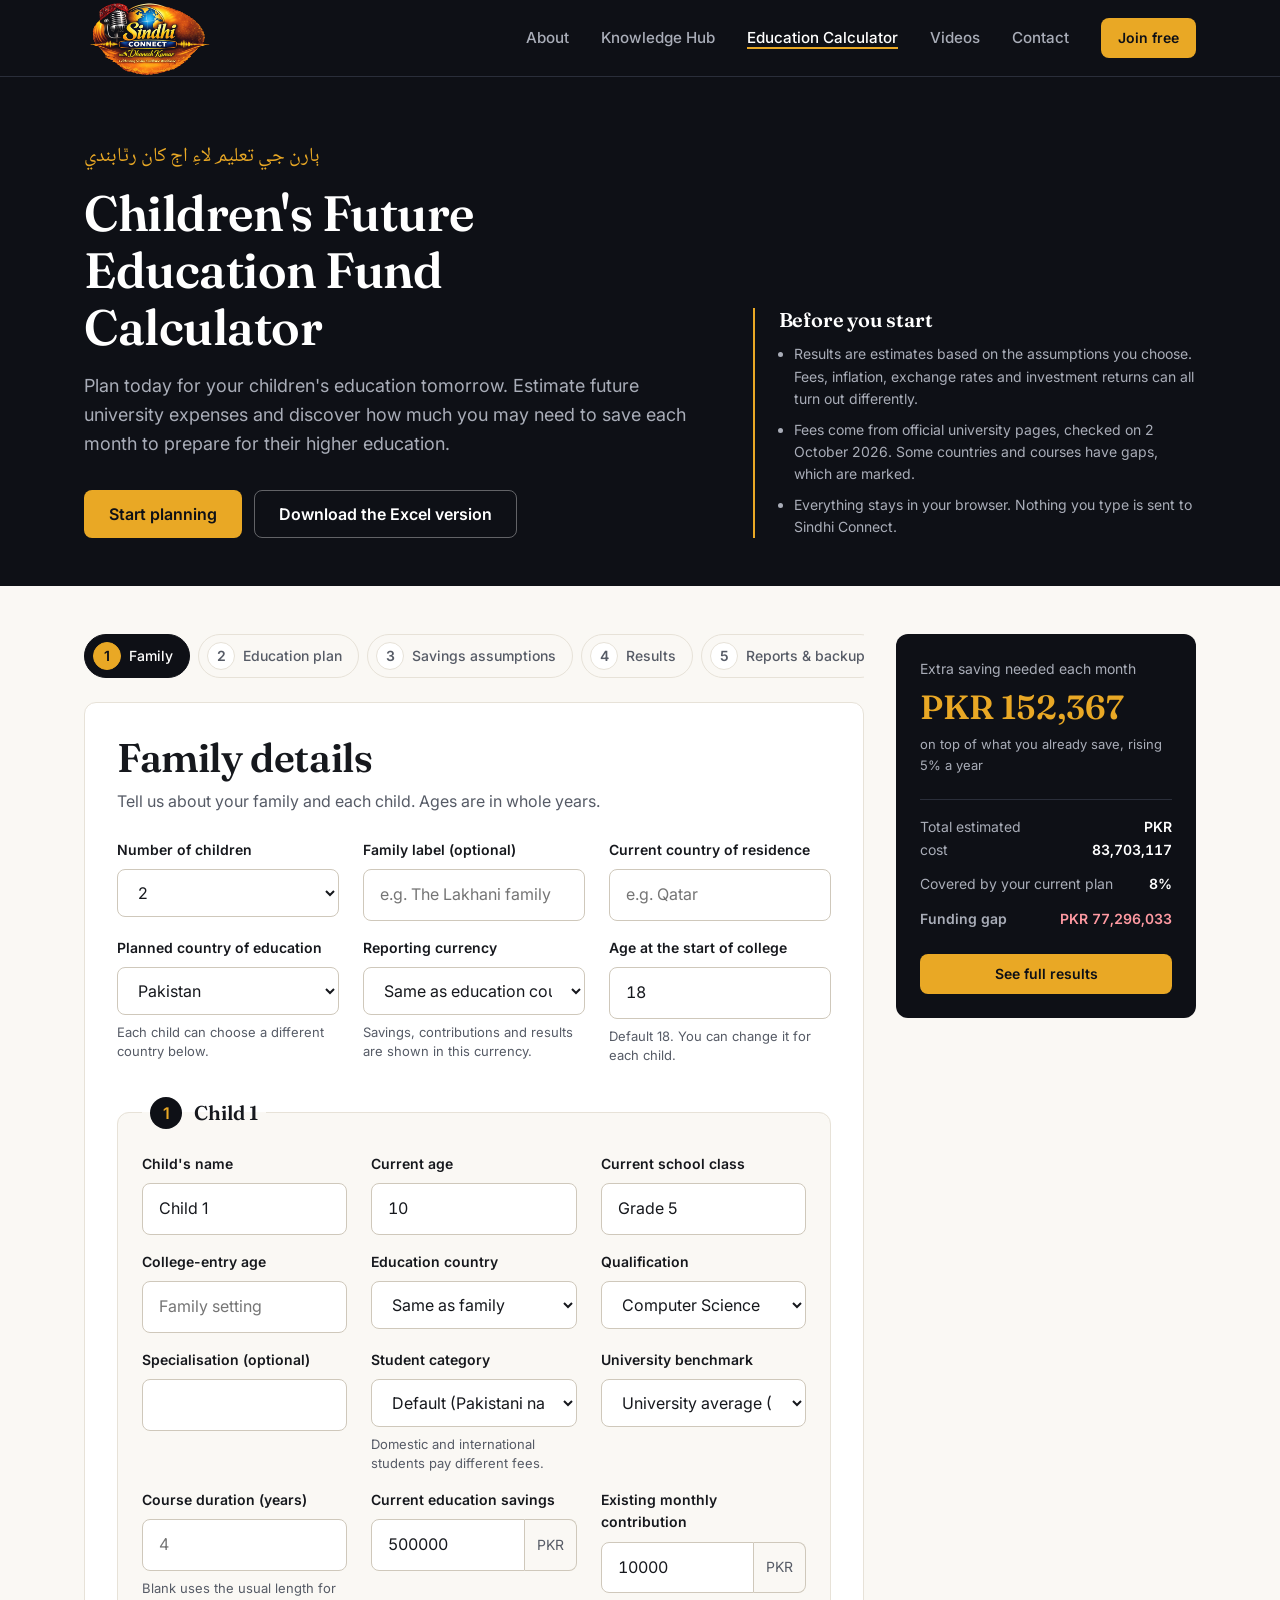
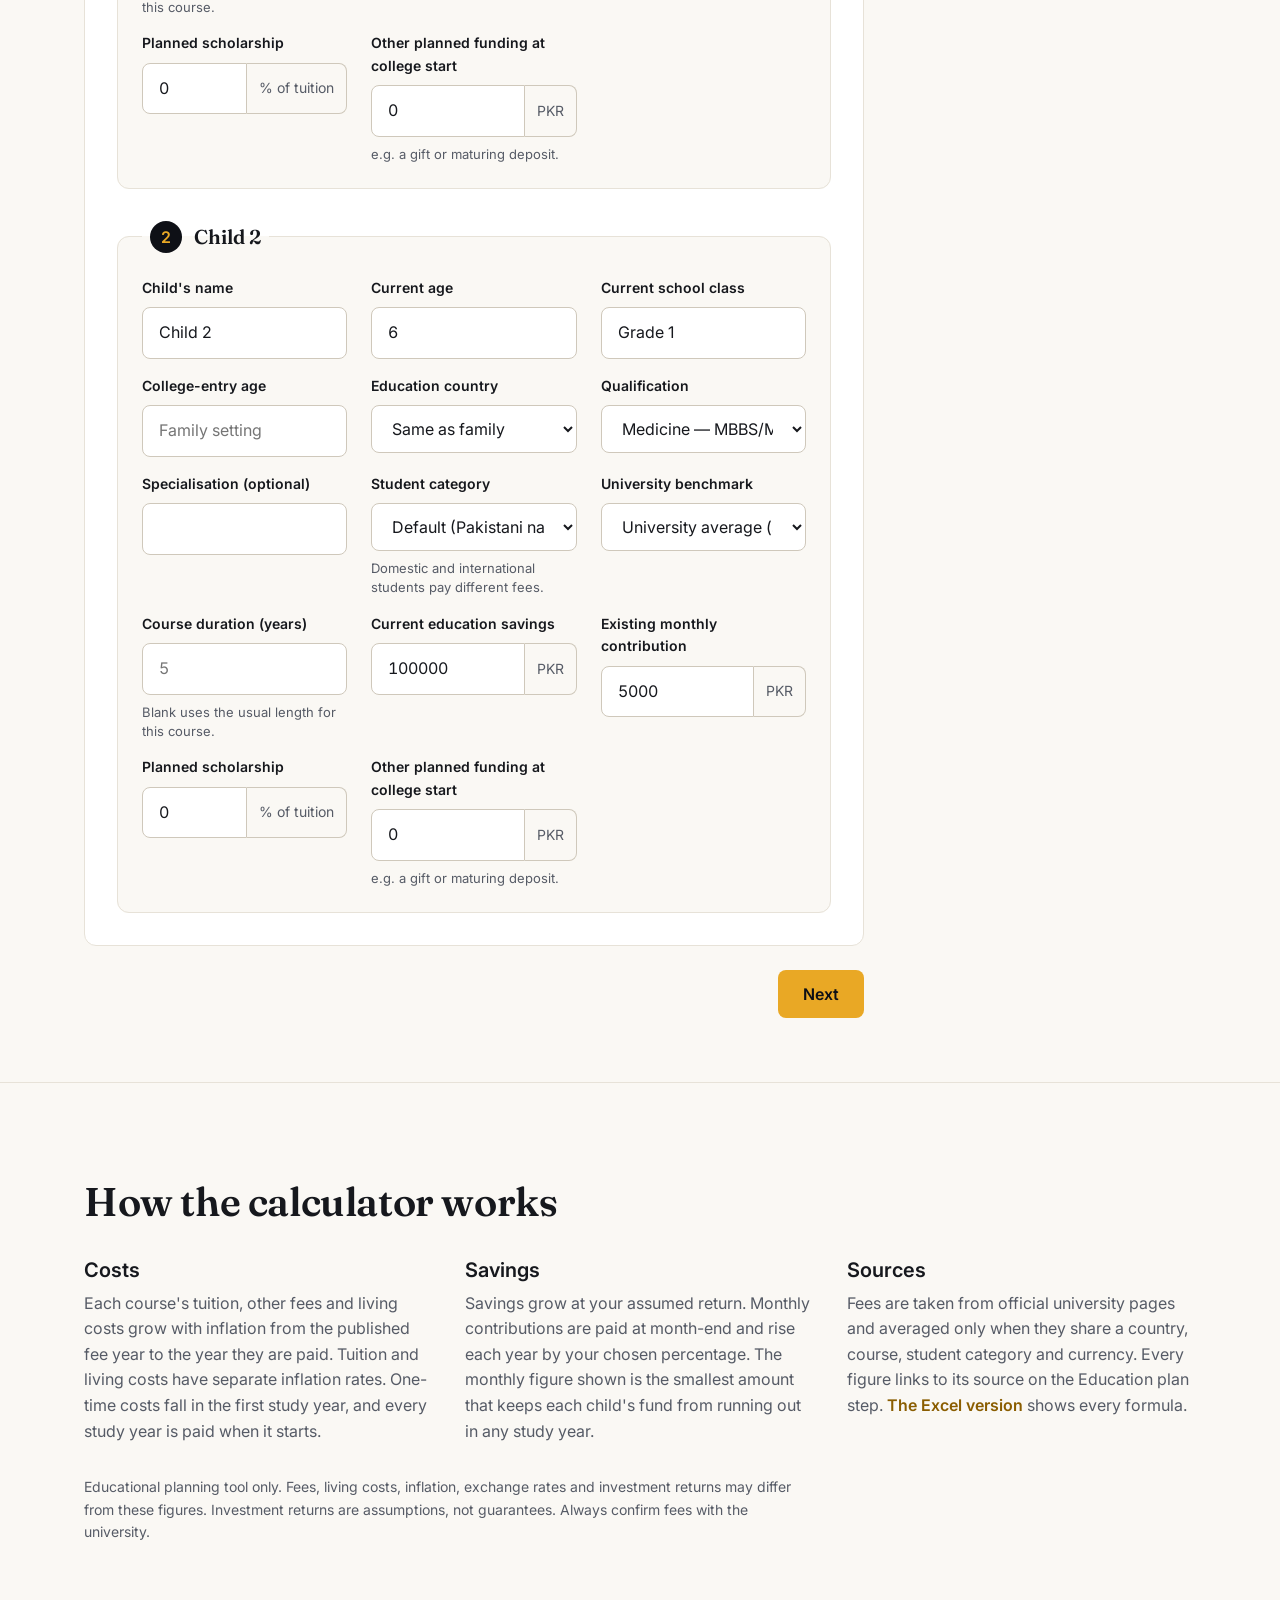
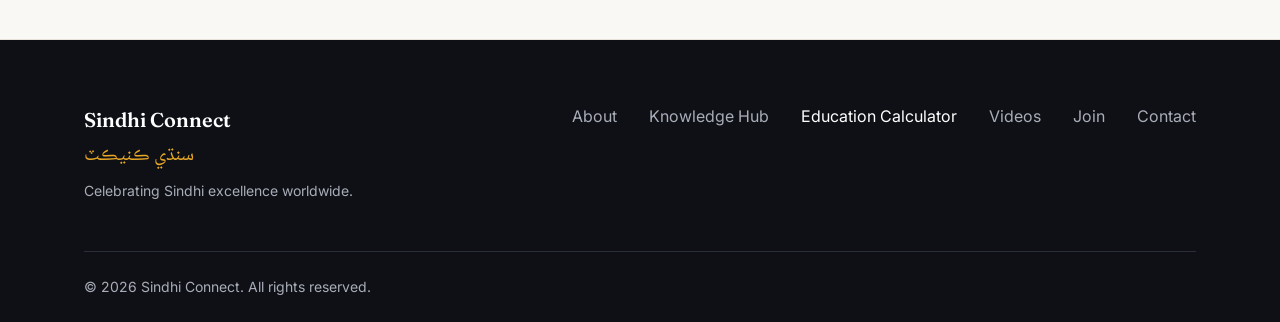
==== frontend/education-calculator.html @ e377692f "Add Children's Future Education Fund Calculator New page frontend/education-calculator.html (5-step " ====
<!DOCTYPE html>
<html lang="en">
<head>
  <meta charset="UTF-8">
  <meta name="viewport" content="width=device-width, initial-scale=1.0">
  <meta name="description" content="Estimate future university costs for up to four children and how much to save each month. A free planning tool from Sindhi Connect.">
  <meta name="theme-color" content="#0E1016">
  <title>Children's Future Education Fund Calculator — Sindhi Connect</title>
  <link rel="icon" type="image/png" href="assets/favicon.png">
  <link rel="apple-touch-icon" href="assets/apple-touch-icon.png">
  <meta property="og:type" content="website">
  <meta property="og:site_name" content="Sindhi Connect">
  <meta property="og:title" content="Children's Future Education Fund Calculator">
  <meta property="og:description" content="Estimate future university costs and how much you may need to save each month.">
  <link rel="preconnect" href="https://fonts.googleapis.com">
  <link rel="preconnect" href="https://fonts.gstatic.com" crossorigin>
  <link href="https://fonts.googleapis.com/css2?family=Fraunces:opsz,wght@9..144,500;9..144,600&family=Inter:wght@400;500;600&family=Noto+Naskh+Arabic:wght@500;600&display=swap" rel="stylesheet">
  <link rel="stylesheet" href="style.css">
  <link rel="stylesheet" href="edu-calc/edu-calc.css">
</head>
<body class="ec-body">
  <a href="#main" class="skip-link">Skip to content</a>

  <header class="site-header">
    <div class="container header-inner">
      <a href="index.html#home" class="logo" aria-label="Sindhi Connect home">
        <img src="assets/logo.jpg" alt="" class="logo-img" width="132" height="74">
      </a>

      <input type="checkbox" id="nav-toggle" class="nav-toggle">
      <label for="nav-toggle" class="nav-toggle-label">
        <span class="nav-toggle-icon" aria-hidden="true"></span>
        <span class="sr-only">Menu</span>
      </label>

      <nav class="site-nav" aria-label="Main">
        <ul>
          <li><a href="index.html#about">About</a></li>
          <li><a href="index.html#knowledge-hub">Knowledge Hub</a></li>
          <li><a href="education-calculator.html" aria-current="page">Education Calculator</a></li>
          <li><a href="index.html#videos">Videos</a></li>
          <li><a href="index.html#contact">Contact</a></li>
          <li><a href="index.html#join" class="btn btn-primary btn-sm">Join free</a></li>
        </ul>
      </nav>
    </div>
  </header>

  <main id="main">
    <section class="ec-hero">
      <div class="container ec-hero-inner">
        <div>
          <p class="hero-script" lang="sd" dir="rtl">ٻارن جي تعليم لاءِ اڄ کان رٿابندي</p>
          <h1>Children's Future Education Fund Calculator</h1>
          <p class="ec-hero-sub">Plan today for your children's education tomorrow. Estimate future university expenses and discover how much you may need to save each month to prepare for their higher education.</p>
          <div class="hero-actions">
            <a href="#ec-app" class="btn btn-primary">Start planning</a>
            <a href="downloads/Children_Education_Fund_Calculator.xlsx" class="btn btn-ghost" download>Download the Excel version</a>
          </div>
        </div>
        <aside class="ec-hero-note">
          <h2>Before you start</h2>
          <ul>
            <li>Results are estimates based on the assumptions you choose. Fees, inflation, exchange rates and investment returns can all turn out differently.</li>
            <li>Fees come from official university pages, checked on <span data-ec="dataset-date">2 October 2026</span>. Some countries and courses have gaps, which are marked.</li>
            <li>Everything stays in your browser. Nothing you type is sent to Sindhi Connect.</li>
          </ul>
        </aside>
      </div>
    </section>

    <div id="ec-app" class="ec-app" tabindex="-1">
      <noscript><div class="container"><p class="ec-noscript">Please turn on JavaScript to use the calculator, or download the Excel version above.</p></div></noscript>
      <div class="container ec-layout">
        <div class="ec-main">
          <nav class="ec-steps" aria-label="Calculator steps">
            <ol>
              <li><button type="button" data-step="1" aria-current="step"><span class="ec-step-n">1</span> Family</button></li>
              <li><button type="button" data-step="2"><span class="ec-step-n">2</span> Education plan</button></li>
              <li><button type="button" data-step="3"><span class="ec-step-n">3</span> Savings assumptions</button></li>
              <li><button type="button" data-step="4"><span class="ec-step-n">4</span> Results</button></li>
              <li><button type="button" data-step="5"><span class="ec-step-n">5</span> Reports &amp; backup</button></li>
            </ol>
          </nav>

          <form class="ec-form" id="ec-form" novalidate autocomplete="off" onsubmit="return false">
            <!-- Step 1 -->
            <section class="ec-step" data-step-panel="1" aria-labelledby="ec-h1">
              <h2 id="ec-h1">Family details</h2>
              <p class="ec-intro">Tell us about your family and each child. Ages are in whole years.</p>
              <div class="ec-grid" id="ec-family"></div>
              <div id="ec-children"></div>
            </section>

            <!-- Step 2 -->
            <section class="ec-step" data-step-panel="2" aria-labelledby="ec-h2" hidden>
              <h2 id="ec-h2">Education plan</h2>
              <p class="ec-intro">These are today's costs for each child's chosen course, in the currency the university charges. Change any figure to use your own estimate; changed figures are marked as your override, not a published fee.</p>
              <div id="ec-plans"></div>
            </section>

            <!-- Step 3 -->
            <section class="ec-step" data-step-panel="3" aria-labelledby="ec-h3" hidden>
              <h2 id="ec-h3">Savings assumptions</h2>
              <p class="ec-intro">Defaults depend on the education country and your reporting currency. They are planning assumptions, not predictions or guaranteed rates.</p>
              <div class="ec-grid" id="ec-assumptions"></div>
              <h3 class="ec-sub">Savings, scholarships and other funding</h3>
              <div class="ec-table-wrap"><table class="ec-table ec-funding" id="ec-funding"></table></div>
              <h3 class="ec-sub">Currency conversion</h3>
              <p class="ec-help-block" id="ec-fx-note"></p>
              <div class="ec-table-wrap"><table class="ec-table" id="ec-fx"></table></div>
            </section>

            <!-- Step 4 -->
            <section class="ec-step" data-step-panel="4" aria-labelledby="ec-h4" hidden>
              <h2 id="ec-h4">Results</h2>
              <div id="ec-results"></div>
            </section>

            <!-- Step 5 -->
            <section class="ec-step" data-step-panel="5" aria-labelledby="ec-h5" hidden>
              <h2 id="ec-h5">Reports and backup</h2>
              <p class="ec-intro">Your plan lives only in this browser. Download a copy to keep it, or load one you saved earlier.</p>
              <div class="ec-actions-grid">
                <div class="ec-action"><h3>Print or save as PDF</h3><p>A clean report with every child, the yearly schedule and the assumptions used.</p><button type="button" class="btn btn-secondary btn-sm" data-action="print">Print report</button></div>
                <div class="ec-action"><h3>Spreadsheet export</h3><p>Summary and year-by-year schedule as a CSV file for Excel or Google Sheets.</p><button type="button" class="btn btn-secondary btn-sm" data-action="csv">Export CSV</button></div>
                <div class="ec-action"><h3>Scenario backup</h3><p>All your inputs as a JSON file you can load again later on any device.</p><button type="button" class="btn btn-secondary btn-sm" data-action="json">Download backup</button>
                  <label class="btn btn-sm ec-btn-outline" for="ec-load">Load backup</label><input type="file" id="ec-load" accept="application/json,.json" class="sr-only"></div>
                <div class="ec-action"><h3>Save in this browser</h3><p>Keeps your plan on this device so it is here next time. Clearing browser data removes it.</p><button type="button" class="btn btn-secondary btn-sm" data-action="save">Save plan</button>
                  <button type="button" class="btn btn-sm ec-btn-outline" data-action="restore">Reload saved plan</button></div>
                <div class="ec-action"><h3>Excel calculator</h3><p>The same calculation as a workbook you can keep offline and edit.</p><a class="btn btn-secondary btn-sm" href="downloads/Children_Education_Fund_Calculator.xlsx" download>Download .xlsx</a></div>
                <div class="ec-action"><h3>Start again</h3><p>Clears every input and returns to the example values.</p><button type="button" class="btn btn-sm ec-btn-danger" data-action="reset">Clear and reset</button></div>
              </div>
              <p class="form-status" id="ec-status" role="status"></p>
            </section>

            <div class="ec-step-nav">
              <button type="button" class="btn ec-btn-outline" data-nav="prev">Back</button>
              <button type="button" class="btn btn-primary" data-nav="next">Next</button>
            </div>
          </form>
        </div>

        <aside class="ec-rail" aria-label="Plan summary" aria-live="polite">
          <div class="ec-rail-inner" id="ec-rail"></div>
        </aside>
      </div>
    </div>

    <section class="section section-paper ec-method">
      <div class="container">
        <h2>How the calculator works</h2>
        <div class="ec-method-grid">
          <div>
            <h3>Costs</h3>
            <p>Each course's tuition, other fees and living costs grow with inflation from the published fee year to the year they are paid. Tuition and living costs have separate inflation rates. One-time costs fall in the first study year, and every study year is paid when it starts.</p>
          </div>
          <div>
            <h3>Savings</h3>
            <p>Savings grow at your assumed return. Monthly contributions are paid at month-end and rise each year by your chosen percentage. The monthly figure shown is the smallest amount that keeps each child's fund from running out in any study year.</p>
          </div>
          <div>
            <h3>Sources</h3>
            <p>Fees are taken from official university pages and averaged only when they share a country, course, student category and currency. Every figure links to its source on the Education plan step. <a class="text-link" href="downloads/Children_Education_Fund_Calculator.xlsx" download>The Excel version</a> shows every formula.</p>
          </div>
        </div>
        <p class="ec-disclaimer" id="ec-disclaimer"></p>
      </div>
    </section>
  </main>

  <footer class="site-footer">
    <div class="container footer-inner">
      <div class="footer-brand">
        <p class="footer-name">Sindhi Connect</p>
        <p class="footer-script" lang="sd" dir="rtl">سنڌي ڪنيڪٽ</p>
        <p class="footer-tag">Celebrating Sindhi excellence worldwide.</p>
      </div>
      <nav aria-label="Footer">
        <ul class="footer-links">
          <li><a href="index.html#about">About</a></li>
          <li><a href="index.html#knowledge-hub">Knowledge Hub</a></li>
          <li><a href="education-calculator.html" aria-current="page">Education Calculator</a></li>
          <li><a href="index.html#videos">Videos</a></li>
          <li><a href="index.html#join">Join</a></li>
          <li><a href="index.html#contact">Contact</a></li>
        </ul>
      </nav>
    </div>
    <div class="container">
      <p class="copyright">© 2026 Sindhi Connect. All rights reserved.</p>
    </div>
  </footer>

  <div class="ec-print" id="ec-print" aria-hidden="true"></div>

  <script src="edu-calc/education-data.js"></script>
  <script src="edu-calc/calc-engine.js"></script>
  <script src="edu-calc/edu-calc.js"></script>
</body>
</html>
---- frontend/style.css ----
/* =========================================================
   Sindhi Connect — Design System ("Midnight & Gold")
   Colors come from the logo: ink black, amber gold, topi red.
   ========================================================= */
:root {
  /* Color */
  --ink: #0e1016;          /* dark surfaces, primary text */
  --ink-2: #171a22;        /* raised dark surface */
  --ink-line: #2a2e3a;     /* borders on dark */
  --gold: #e9a825;         /* the one accent */
  --gold-hover: #f4bb45;
  --gold-text: #8a5d00;    /* gold for text on light bg (AA) */
  --red: #a61e2a;          /* small accents only */
  --paper: #faf8f4;        /* light section bg */
  --white: #ffffff;
  --text: #16181d;
  --muted: #565b66;        /* secondary text on light (AA) */
  --muted-dark: #a9adb8;   /* secondary text on dark (AA) */
  --line: #e7e2d8;

  /* Type */
  --font-display: "Fraunces", Georgia, serif;
  --font-body: "Inter", system-ui, -apple-system, "Segoe UI", sans-serif;
  --font-sindhi: "Noto Naskh Arabic", serif;
  --fs-sm: .875rem;
  --fs-base: 1rem;
  --fs-md: 1.125rem;
  --fs-lg: 1.25rem;
  --fs-xl: clamp(1.75rem, 1.2rem + 2vw, 2.5rem);
  --fs-hero: clamp(2.25rem, 1.4rem + 3.4vw, 3.75rem);

  /* Space (4px scale) */
  --s-1: 4px;  --s-2: 8px;  --s-3: 12px; --s-4: 16px;
  --s-5: 24px; --s-6: 32px; --s-7: 48px; --s-8: 64px; --s-9: 96px;

  /* Shape */
  --r-sm: 8px;
  --r-md: 12px;
  --max: 1160px;
  --header-h: 76px;
}

/* ---------- Base ---------- */
*, *::before, *::after { box-sizing: border-box; }

html { scroll-behavior: smooth; scroll-padding-top: var(--header-h); }

body {
  margin: 0;
  font-family: var(--font-body);
  font-size: var(--fs-base);
  line-height: 1.6;
  color: var(--text);
  background: var(--white);
  -webkit-font-smoothing: antialiased;
}

img, svg { display: block; max-width: 100%; }

h1, h2, h3 {
  margin: 0;
  line-height: 1.15;
  font-weight: 600;
}
h1, h2 { font-family: var(--font-display); letter-spacing: -.01em; }
h2 { font-size: var(--fs-xl); }
h3 { font-size: var(--fs-lg); line-height: 1.3; }
p { margin: 0; }

a { color: inherit; }

[lang="sd"] { font-family: var(--font-sindhi); }

:focus-visible {
  outline: 3px solid var(--gold);
  outline-offset: 3px;
  border-radius: 4px;
}

.container {
  width: 100%;
  max-width: var(--max);
  margin: 0 auto;
  padding: 0 var(--s-5);
}

.sr-only {
  position: absolute;
  width: 1px; height: 1px;
  overflow: hidden;
  clip: rect(0 0 0 0);
  white-space: nowrap;
}

.skip-link {
  position: absolute;
  left: var(--s-4);
  top: -100px;
  z-index: 200;
  padding: var(--s-2) var(--s-4);
  background: var(--gold);
  color: var(--ink);
  font-weight: 600;
  border-radius: var(--r-sm);
  text-decoration: none;
}
.skip-link:focus { top: var(--s-3); }

/* ---------- Buttons ---------- */
.btn {
  display: inline-flex;
  align-items: center;
  justify-content: center;
  min-height: 48px;
  padding: 0 var(--s-5);
  border: 1px solid transparent;
  border-radius: var(--r-sm);
  font: 600 var(--fs-base)/1 var(--font-body);
  text-decoration: none;
  cursor: pointer;
  transition: background-color .15s, border-color .15s, color .15s;
}
.btn-primary { background: var(--gold); color: var(--ink); }
.btn-primary:hover { background: var(--gold-hover); }
.btn-secondary { background: var(--ink); color: var(--white); }
.btn-secondary:hover { background: #2a2e3a; }
.btn-ghost { border-color: rgba(255, 255, 255, .35); color: var(--white); }
.btn-ghost:hover { border-color: var(--white); background: rgba(255, 255, 255, .06); }
.btn-sm { min-height: 40px; padding: 0 var(--s-4); font-size: var(--fs-sm); }
.btn-block { width: 100%; }

.text-link {
  font-weight: 600;
  color: var(--gold-text);
  text-decoration: none;
}
.text-link:hover { text-decoration: underline; text-underline-offset: 3px; }

/* ---------- 1. Header ---------- */
.site-header {
  position: sticky;
  top: 0;
  z-index: 100;
  background: var(--ink);
  border-bottom: 1px solid var(--ink-line);
}
.header-inner {
  display: flex;
  align-items: center;
  justify-content: space-between;
  height: var(--header-h);
}
.logo { display: flex; border-radius: var(--r-sm); }
/* Crop the square logo's black padding down to the artwork */
.logo-img { width: 132px; height: 74px; object-fit: cover; mix-blend-mode: lighten; }

.site-nav ul {
  display: flex;
  align-items: center;
  gap: var(--s-6);
  margin: 0;
  padding: 0;
  list-style: none;
}
.site-nav a:not(.btn) {
  color: var(--muted-dark);
  font-weight: 500;
  font-size: .95rem;
  text-decoration: none;
  transition: color .15s;
}
.site-nav a:not(.btn):hover { color: var(--white); }

/* current page in the menus */
.site-nav a[aria-current="page"]:not(.btn) { color: var(--white); box-shadow: 0 2px 0 var(--gold); }
.footer-links a[aria-current="page"] { color: var(--white); }

/* Pages (app.js shows one at a time) */
main [data-page][hidden] { display: none; }
main [data-page]:focus { outline: none; }
.page-enter { animation: page-enter .35s ease both; }
@keyframes page-enter {
  from { opacity: 0; transform: translateY(8px); }
  to { opacity: 1; transform: none; }
}

/* CSS-only mobile menu toggle */
.nav-toggle { position: absolute; opacity: 0; width: 1px; height: 1px; }
.nav-toggle-label { display: none; }

/* ---------- 2. Hero ---------- */
.hero {
  background: var(--ink);
  color: var(--white);
  padding: var(--s-8) 0 var(--s-7);
}
.hero-inner {
  display: grid;
  grid-template-columns: 1.15fr 1fr;
  align-items: center;
  gap: var(--s-7);
}
.hero-script {
  font-size: 1.375rem;
  color: var(--gold);
  margin-bottom: var(--s-4);
  text-align: left;
}
.hero h1 { font-size: var(--fs-hero); max-width: 14ch; }
.hero-sub {
  margin-top: var(--s-5);
  font-size: var(--fs-md);
  color: var(--muted-dark);
  max-width: 46ch;
}
.hero-actions {
  display: flex;
  flex-wrap: wrap;
  gap: var(--s-3);
  margin-top: var(--s-6);
}
.hero-art { display: flex; justify-content: center; }
/* "lighten" lets the logo's black background disappear into the hero */
.hero-logo { width: min(100%, 480px); height: auto; mix-blend-mode: lighten; }

/* KPI strip */
.stats {
  display: grid;
  grid-template-columns: repeat(4, 1fr);
  margin: var(--s-8) 0 0;
  border: 1px solid var(--ink-line);
  border-radius: var(--r-md);
  background: var(--ink-2);
}
.stat {
  display: flex;
  flex-direction: column-reverse;
  gap: var(--s-1);
  padding: var(--s-5);
}
.stat + .stat { border-left: 1px solid var(--ink-line); }
.stat dt { font-size: var(--fs-sm); color: var(--muted-dark); }
.stat dd {
  margin: 0;
  font-family: var(--font-display);
  font-size: 2rem;
  font-weight: 600;
  line-height: 1.1;
  color: var(--gold);
}

/* ---------- Sections ---------- */
.section { padding: var(--s-9) 0; }
.section-paper { background: var(--paper); border-block: 1px solid var(--line); }
.section-head { max-width: 640px; margin-bottom: var(--s-7); }
.eyebrow {
  margin-bottom: var(--s-3);
  font-size: var(--fs-sm);
  font-weight: 600;
  letter-spacing: .08em;
  text-transform: uppercase;
  color: var(--gold-text);
}
.lead { margin-top: var(--s-4); font-size: var(--fs-md); color: var(--muted); }

/* ---------- 3. About ---------- */
.about {
  display: grid;
  grid-template-columns: 1fr 1.1fr;
  gap: var(--s-8);
  align-items: start;
}
.features { display: grid; gap: var(--s-6); margin: 0; padding: 0; list-style: none; }
.feature { display: flex; gap: var(--s-4); }
.feature-icon {
  flex: none;
  width: 48px;
  height: 48px;
  display: grid;
  place-items: center;
  border-radius: var(--r-md);
  background: var(--paper);
  border: 1px solid var(--line);
}
.feature-icon svg {
  width: 24px;
  height: 24px;
  fill: none;
  stroke: var(--red);
  stroke-width: 1.75;
  stroke-linecap: round;
  stroke-linejoin: round;
}
.feature h3 { margin-bottom: var(--s-1); }
.feature p { color: var(--muted); }

/* ---------- Founder ---------- */
.founder { background: var(--ink); color: var(--white); }
.founder-inner {
  display: grid;
  grid-template-columns: 5fr 6fr;
  gap: var(--s-8);
  align-items: center;
}
.founder-photo {
  position: relative;
  margin: 0 var(--s-4) var(--s-4) 0;
}
/* thin gold frame, offset behind the portrait */
.founder-photo::before {
  content: "";
  position: absolute;
  inset: var(--s-4) calc(var(--s-4) * -1) calc(var(--s-4) * -1) var(--s-4);
  border: 1px solid rgba(233, 168, 37, .45);
  border-radius: 20px;
}
/* The photo is a wide banner; show the portrait side of it, uncropped in height */
.founder-photo img {
  position: relative;
  width: 100%;
  height: auto;
  aspect-ratio: 5 / 7;
  object-fit: cover;
  object-position: left center;
  border-radius: 20px;
  border: 1px solid var(--ink-line);
  box-shadow: 0 24px 56px rgba(0, 0, 0, .45);
}
.founder .eyebrow { color: var(--gold); }
.founder-id {
  margin-top: var(--s-6);
  padding-left: var(--s-4);
  border-left: 2px solid var(--gold);
}
.founder-name { font: 600 1.5rem/1.2 var(--font-display); }
.founder-role { margin-top: var(--s-1); font-size: var(--fs-sm); font-weight: 500; color: var(--gold); }
.founder-bio {
  display: grid;
  gap: var(--s-4);
  margin-top: var(--s-5);
  max-width: 56ch;
  font-size: var(--fs-md);
  color: var(--muted-dark);
}
.founder-motto {
  font-family: var(--font-display);
  font-size: var(--fs-lg);
  font-style: italic;
  color: var(--white);
}
.founder-features {
  display: grid;
  grid-template-columns: repeat(3, 1fr);
  gap: var(--s-5);
  margin: var(--s-7) 0 0;
  padding: var(--s-6) 0 0;
  border-top: 1px solid var(--ink-line);
  list-style: none;
}
.founder-features .feature-icon { background: var(--ink-2); border-color: var(--ink-line); margin-bottom: var(--s-3); }
.founder-features .feature-icon svg { stroke: var(--gold); }
.founder-features h3 { font-size: var(--fs-base); }
.founder-features p { margin-top: var(--s-1); font-size: var(--fs-sm); color: var(--muted-dark); }

/* Fade-up on scroll; only active once app.js has added .js-reveal */
.js-reveal [data-reveal] {
  opacity: 0;
  transform: translateY(20px);
  transition: opacity .6s ease, transform .6s ease;
}
.js-reveal [data-reveal].is-visible { opacity: 1; transform: none; }
.js-reveal .founder-text[data-reveal] { transition-delay: .12s; }

@media (max-width: 1024px) {
  .founder-inner { grid-template-columns: 2fr 3fr; gap: var(--s-6); align-items: start; }
  /* features become rows: icon left, text right */
  .founder-features { grid-template-columns: 1fr; gap: var(--s-4); margin-top: var(--s-6); padding-top: var(--s-5); }
  .founder-features li { display: grid; grid-template-columns: 48px 1fr; column-gap: var(--s-4); }
  .founder-features .feature-icon { grid-row: span 2; margin-bottom: 0; }
}
@media (max-width: 760px) {
  .founder-inner { grid-template-columns: 1fr; gap: var(--s-7); }
  .founder-photo { width: min(100% - var(--s-4), 440px); }
}

/* ---------- 4. Knowledge Hub ---------- */
.knowledge {
  /* ajrak-inspired lattice: gold diamonds with a centre dot */
  --kh-motif: url("data:image/svg+xml,%3Csvg xmlns='http://www.w3.org/2000/svg' width='28' height='28'%3E%3Cpath d='M14 3l11 11-11 11L3 14z' fill='none' stroke='%23e9a825' stroke-opacity='.28'/%3E%3Ccircle cx='14' cy='14' r='2' fill='%23e9a825' fill-opacity='.4'/%3E%3C/svg%3E");
}
.kh-head { max-width: 760px; }
.kh-script { margin-bottom: var(--s-3); font-size: var(--fs-lg); color: var(--gold-text); text-align: left; }
.kh-pillars {
  margin-top: var(--s-5);
  font-size: var(--fs-sm);
  font-weight: 600;
  letter-spacing: .08em;
  text-transform: uppercase;
  color: var(--text);
}
.kh-pillars span { margin: 0 var(--s-2); color: var(--gold); }

/* Category cards */
.kh-cats {
  display: grid;
  grid-template-columns: repeat(3, 1fr);
  gap: var(--s-4);
  margin: 0;
  padding: 0;
  list-style: none;
}
.kh-cat {
  display: grid;
  grid-template-columns: 48px 1fr;
  column-gap: var(--s-4);
  align-content: start;
  width: 100%;
  height: 100%;
  padding: var(--s-5);
  border: 1px solid var(--line);
  border-radius: var(--r-md);
  background: var(--white);
  color: inherit;
  font: inherit;
  text-align: left;
  cursor: pointer;
  transition: border-color .15s, box-shadow .15s, transform .15s;
}
.kh-cat:hover { border-color: #d8cfbd; box-shadow: 0 8px 24px rgba(14, 16, 22, .08); transform: translateY(-2px); }
.kh-cat[aria-pressed="true"] { border-color: var(--gold); box-shadow: inset 0 0 0 1px var(--gold); }
.kh-cat:focus-visible { border-radius: var(--r-md); }
.kh-cat .feature-icon { grid-row: span 3; }
.kh-cat-name { font-weight: 600; font-size: var(--fs-md); line-height: 1.3; }
.kh-cat-desc { margin-top: var(--s-1); font-size: var(--fs-sm); color: var(--muted); }
.kh-cat-count { margin-top: var(--s-3); font-size: var(--fs-sm); font-weight: 600; color: var(--gold-text); }

/* Library: heading, search, sort, filters */
.kh-library { margin-top: var(--s-8); }
.kh-library-head {
  display: flex;
  flex-wrap: wrap;
  align-items: baseline;
  justify-content: space-between;
  gap: var(--s-2) var(--s-4);
  margin-bottom: var(--s-5);
}
.kh-library-head h3 { font-family: var(--font-display); font-size: 1.75rem; }
.kh-count { font-size: var(--fs-sm); color: var(--muted); }
.kh-toolbar { display: grid; grid-template-columns: 1fr auto; gap: var(--s-3); }
.kh-search { position: relative; }
.kh-search svg {
  position: absolute;
  left: 14px;
  top: 50%;
  width: 20px;
  height: 20px;
  transform: translateY(-50%);
  fill: none;
  stroke: var(--muted);
  stroke-width: 1.9;
  stroke-linecap: round;
  pointer-events: none;
}
.kh-search input,
.kh-sort select {
  min-height: 48px;
  border: 1px solid #cfc8bb;
  border-radius: var(--r-sm);
  background: var(--white);
  color: var(--text);
  font: inherit;
  font-size: 1rem; /* 16px stops iOS zooming in on focus */
  transition: border-color .15s;
}
.kh-search input { width: 100%; padding: 0 var(--s-4) 0 44px; }
.kh-search input::placeholder { color: var(--muted); }
.kh-sort { display: flex; align-items: center; gap: var(--s-3); font-size: var(--fs-sm); font-weight: 600; }
.kh-sort select { padding: 0 var(--s-4); cursor: pointer; }
.kh-search input:hover,
.kh-sort select:hover { border-color: #a39b8c; }
.kh-search input:focus-visible,
.kh-sort select:focus-visible { border-color: var(--ink); outline-offset: 1px; }

.kh-chips { display: flex; flex-wrap: wrap; gap: var(--s-2); margin: var(--s-4) 0 var(--s-6); }
.kh-chip {
  flex: none;
  min-height: 40px;
  padding: 0 var(--s-4);
  border: 1px solid #d8cfbd;
  border-radius: 999px;
  background: var(--white);
  color: var(--text);
  font: 500 var(--fs-sm)/1 var(--font-body);
  cursor: pointer;
  transition: border-color .15s, background-color .15s, color .15s;
}
.kh-chip:hover { border-color: var(--gold-text); background: #fdf6e6; }
.kh-chip[aria-pressed="true"] { border-color: var(--ink); background: var(--ink); color: var(--white); }
.kh-chip:focus-visible { border-radius: 999px; }

/* Resource cards */
.kh-grid {
  display: grid;
  grid-template-columns: repeat(3, 1fr);
  gap: var(--s-5);
  margin: 0;
  padding: 0;
  list-style: none;
}
.kh-grid[hidden] { display: none; }
.kh-card {
  display: flex;
  flex-direction: column;
  height: 100%;
  overflow: hidden;
  border: 1px solid var(--line);
  border-radius: var(--r-md);
  background: var(--white);
  transition: box-shadow .15s, transform .15s;
}
.kh-card:hover { box-shadow: 0 12px 32px rgba(14, 16, 22, .1); transform: translateY(-2px); }

/* Designed cover, used when a resource has no thumbnail (or it fails to load) */
.kh-cover {
  --tone: var(--ink);
  position: relative;
  display: grid;
  place-items: center;
  aspect-ratio: 16 / 9;
  overflow: hidden;
  background:
    radial-gradient(circle at 50% 50%, transparent 0 30%, rgba(0, 0, 0, .35) 100%),
    var(--kh-motif) center / 28px,
    var(--tone);
}
.kh-cover[data-cat="books"] { --tone: #1f2b4f; }         /* indigo */
.kh-cover[data-cat="history"] { --tone: #6b1522; }       /* ajrak crimson */
.kh-cover[data-cat="personalities"] { --tone: var(--ink-2); }
.kh-cover[data-cat="culture"] { --tone: #4f1d18; }       /* madder */
.kh-cover[data-cat="finance"] { --tone: #16392f; }       /* deep green */
.kh-cover[data-cat="general"] { --tone: #232f47; }       /* slate */
/* thin gold frame, like a book cover */
.kh-cover::before {
  content: "";
  position: absolute;
  inset: 10px;
  border: 1px solid rgba(233, 168, 37, .4);
  border-radius: 6px;
}
.kh-emblem {
  display: grid;
  place-items: center;
  width: 64px;
  height: 64px;
  border: 1px solid rgba(233, 168, 37, .6);
  border-radius: 50%;
  background: var(--tone);
}
.kh-emblem svg {
  width: 26px;
  height: 26px;
  fill: none;
  stroke: var(--gold);
  stroke-width: 1.6;
  stroke-linecap: round;
  stroke-linejoin: round;
}
.kh-cover img { position: absolute; inset: 0; width: 100%; height: 100%; object-fit: cover; }
.kh-featured {
  position: absolute;
  top: var(--s-4);
  left: var(--s-4);
  padding: 2px var(--s-2);
  border-radius: 4px;
  background: var(--gold);
  color: var(--ink);
  font-size: .75rem;
  font-weight: 600;
}

.kh-card-body { display: flex; flex-direction: column; flex: 1; padding: var(--s-5); }
.kh-card-cat {
  margin-bottom: var(--s-2);
  font-size: .75rem;
  font-weight: 600;
  letter-spacing: .08em;
  text-transform: uppercase;
  color: var(--gold-text);
}
.kh-card-title { margin: 0; font: 600 var(--fs-md)/1.35 var(--font-body); }
.kh-card-desc { margin-top: var(--s-2); font-size: .9375rem; color: var(--muted); }
.kh-meta {
  display: flex;
  flex-wrap: wrap;
  align-items: center;
  gap: var(--s-2) var(--s-3);
  margin-top: var(--s-4);
  font-size: var(--fs-sm);
  color: var(--muted);
}
.kh-type {
  padding: 2px var(--s-2);
  border-radius: 4px;
  background: #f6e7c4;
  color: var(--ink);
  font-size: .75rem;
  font-weight: 600;
}
.kh-actions { display: flex; flex-wrap: wrap; gap: var(--s-2); margin-top: auto; padding-top: var(--s-5); }
.kh-btn-outline { border-color: #cfc8bb; color: var(--text); }
.kh-btn-outline:hover { border-color: var(--ink); }

/* Empty state */
.kh-empty {
  display: grid;
  justify-items: center;
  gap: var(--s-3);
  padding: var(--s-8) var(--s-5);
  border: 1px solid var(--line);
  border-radius: var(--r-md);
  background: var(--white);
  text-align: center;
}
.kh-empty[hidden] { display: none; }
.kh-empty .kh-emblem { --tone: var(--ink); margin-bottom: var(--s-2); background: var(--kh-motif) center / 28px, var(--ink); }
.kh-empty h4 { margin: 0; font: 600 var(--fs-lg)/1.3 var(--font-display); }
.kh-empty p { max-width: 44ch; color: var(--muted); }
.kh-empty .btn { margin-top: var(--s-2); }
.kh-noscript { color: var(--muted); }

/* ---------- 5. Videos ---------- */
.videos {
  display: grid;
  grid-template-columns: repeat(3, 1fr);
  gap: var(--s-5);
}
.video {
  display: flex;
  flex-direction: column;
  border: 1px solid var(--line);
  border-radius: var(--r-md);
  overflow: hidden;
  background: var(--white);
}
.video-thumb {
  position: relative;
  aspect-ratio: 16 / 9;
  display: grid;
  place-items: center;
  background: var(--ink);
}
.play {
  width: 56px;
  height: 56px;
  display: grid;
  place-items: center;
  border-radius: 50%;
  background: var(--gold);
}
.play svg { width: 22px; height: 22px; fill: var(--ink); margin-left: 3px; }
.duration {
  position: absolute;
  right: var(--s-3);
  bottom: var(--s-3);
  padding: 2px var(--s-2);
  border-radius: 4px;
  background: rgba(0, 0, 0, .7);
  color: var(--white);
  font-size: .8rem;
  font-weight: 500;
}
.video-body {
  display: flex;
  flex-direction: column;
  flex: 1;
  padding: var(--s-5);
}
.video-body h3 { font-size: var(--fs-md); }
.video-meta { margin: var(--s-1) 0 var(--s-5); font-size: var(--fs-sm); color: var(--muted); }
.video-body .btn { margin-top: auto; align-self: flex-start; }

/* ---------- 7. Forms ---------- */
.forms {
  display: grid;
  grid-template-columns: 1fr 1fr;
  gap: var(--s-5);
}
.panel {
  padding: var(--s-6);
  background: var(--white);
  border: 1px solid var(--line);
  border-radius: var(--r-md);
}
.panel-sub { margin-top: var(--s-2); color: var(--muted); }
.form { display: grid; gap: var(--s-4); margin-top: var(--s-5); }
.field { display: grid; gap: var(--s-2); }
.field label { font-size: var(--fs-sm); font-weight: 600; }
.req { color: var(--red); }
.field input,
.field select,
.field textarea {
  width: 100%;
  min-height: 48px;
  padding: var(--s-3) var(--s-4);
  font: inherit;
  color: var(--text);
  background: var(--white);
  border: 1px solid #cfc8bb;
  border-radius: var(--r-sm);
  transition: border-color .15s;
}
.field input:hover,
.field select:hover,
.field textarea:hover { border-color: #a39b8c; }
.field input:focus-visible,
.field select:focus-visible,
.field textarea:focus-visible { border-color: var(--ink); outline-offset: 1px; }
.field textarea { resize: vertical; min-height: 120px; }
.form .btn { margin-top: var(--s-2); }
.form .btn:disabled { opacity: .6; cursor: wait; }
/* spam trap: hidden from people, filled in by bots */
.hp-field { position: absolute; left: -9999px; }
.form-status:empty { display: none; }
.form-status { padding: var(--s-3) var(--s-4); border-radius: var(--r-sm); font-size: var(--fs-sm); font-weight: 500; }
.form-status.is-success { background: #e6f4ec; color: #1d5b3a; }
.form-status.is-error { background: #fbe9ea; color: var(--red); }
.form-note { margin-top: var(--s-4); font-size: var(--fs-sm); color: var(--muted); }

/* ---------- 8. Footer ---------- */
.site-footer {
  background: var(--ink);
  color: var(--muted-dark);
  padding: var(--s-8) 0 var(--s-5);
}
.footer-inner {
  display: flex;
  justify-content: space-between;
  align-items: flex-start;
  gap: var(--s-6);
  padding-bottom: var(--s-7);
}
.footer-name { font-family: var(--font-display); font-size: var(--fs-lg); font-weight: 600; color: var(--white); }
.footer-script { margin-top: var(--s-1); font-size: var(--fs-lg); color: var(--gold); text-align: left; }
.footer-tag { margin-top: var(--s-2); font-size: var(--fs-sm); }
.footer-links {
  display: flex;
  flex-wrap: wrap;
  gap: var(--s-2) var(--s-6);
  margin: 0;
  padding: 0;
  list-style: none;
}
.footer-links a { text-decoration: none; transition: color .15s; }
.footer-links a:hover { color: var(--white); }
.copyright {
  padding-top: var(--s-5);
  border-top: 1px solid var(--ink-line);
  font-size: var(--fs-sm);
}

/* ---------- Tablet ---------- */
@media (max-width: 1024px) {
  .hero-inner { grid-template-columns: 1fr 280px; gap: var(--s-6); }
  .stats { grid-template-columns: repeat(2, 1fr); }
  .stat:nth-child(3) { border-left: 0; }
  .stat:nth-child(n+3) { border-top: 1px solid var(--ink-line); }
  .about { grid-template-columns: 1fr; gap: var(--s-7); }
  .kh-cats, .kh-grid { grid-template-columns: repeat(2, 1fr); }
  /* Videos become a list: thumbnail left, details right */
  .videos { grid-template-columns: 1fr; gap: var(--s-4); }
  .video { flex-direction: row; }
  .video-thumb { flex: 0 0 240px; aspect-ratio: auto; min-height: 135px; }
}

/* ---------- Mobile ---------- */
@media (max-width: 760px) {
  :root { --header-h: 64px; }
  .container { padding: 0 var(--s-4); }
  .logo-img { width: 112px; height: 63px; }

  .nav-toggle-label {
    display: grid;
    place-items: center;
    width: 44px;
    height: 44px;
    margin-right: calc(var(--s-2) * -1);
    cursor: pointer;
    border-radius: var(--r-sm);
  }
  .nav-toggle:focus-visible + .nav-toggle-label { outline: 3px solid var(--gold); }
  .nav-toggle-icon,
  .nav-toggle-icon::before,
  .nav-toggle-icon::after {
    display: block;
    position: relative;
    width: 22px;
    height: 2px;
    background: var(--white);
    transition: transform .15s, background-color .15s;
  }
  .nav-toggle-icon::before,
  .nav-toggle-icon::after { content: ""; position: absolute; left: 0; }
  .nav-toggle-icon::before { top: -7px; }
  .nav-toggle-icon::after { top: 7px; }
  .nav-toggle:checked + .nav-toggle-label .nav-toggle-icon { background: transparent; }
  .nav-toggle:checked + .nav-toggle-label .nav-toggle-icon::before { transform: translateY(7px) rotate(45deg); }
  .nav-toggle:checked + .nav-toggle-label .nav-toggle-icon::after { transform: translateY(-7px) rotate(-45deg); }

  .site-nav {
    display: none;
    position: absolute;
    top: 100%;
    left: 0;
    right: 0;
    background: var(--ink);
    border-bottom: 1px solid var(--ink-line);
  }
  .nav-toggle:checked ~ .site-nav { display: block; }
  .site-nav ul { flex-direction: column; align-items: stretch; gap: 0; padding: var(--s-2) var(--s-4) var(--s-5); }
  .site-nav a:not(.btn) { display: block; padding: var(--s-4) 0; border-bottom: 1px solid var(--ink-line); font-size: var(--fs-base); }
  .site-nav .btn { display: flex; margin-top: var(--s-4); min-height: 48px; }
  .site-nav a[aria-current="page"]:not(.btn) { box-shadow: none; color: var(--gold); }

  .hero { padding: var(--s-6) 0 var(--s-7); }
  .hero-inner { grid-template-columns: 1fr; gap: var(--s-4); }
  .hero-art { order: -1; }
  .hero-logo { width: min(72%, 260px); }
  .hero-actions .btn { flex: 1 1 auto; }
  .stats { margin-top: var(--s-7); }
  .stat { padding: var(--s-4); }
  .stat dd { font-size: 1.625rem; }

  .section { padding: var(--s-8) 0; }
  .section-head { margin-bottom: var(--s-6); }
  .forms { grid-template-columns: 1fr; }
  .video { flex-direction: column; }
  .video-thumb { flex: none; aspect-ratio: 16 / 9; min-height: 0; }
  .panel { padding: var(--s-5); }

  .kh-cats, .kh-grid { grid-template-columns: 1fr; }
  .kh-cat { padding: var(--s-4); }
  .kh-library { margin-top: var(--s-7); }
  .kh-toolbar { grid-template-columns: 1fr; }
  .kh-sort select { flex: 1; }
  /* filter chips scroll sideways instead of wrapping into many rows */
  .kh-chips {
    flex-wrap: nowrap;
    overflow-x: auto;
    margin-inline: calc(var(--s-4) * -1);
    padding: 2px var(--s-4) var(--s-1);
    scrollbar-width: none;
  }
  .kh-chips::-webkit-scrollbar { display: none; }
  .kh-empty { padding: var(--s-7) var(--s-4); }

  .footer-inner { flex-direction: column; padding-bottom: var(--s-6); }
}

@media (prefers-reduced-motion: reduce) {
  html { scroll-behavior: auto; }
  *, *::before, *::after { transition: none !important; }
  .page-enter { animation: none; }
}

/* =========================================================
   Sindhi Connect Chat widget (markup is built in app.js)
   ========================================================= */
.sc-chat {
  --sc-edge: var(--s-5);
  --sc-launcher: 56px;
  --sc-online: #4cc38a;
  position: fixed;
  right: var(--sc-edge);
  bottom: var(--sc-edge);
  z-index: 150;
}

/* ---------- Floating button ---------- */
.sc-chat-launcher {
  position: relative;
  display: grid;
  place-items: center;
  width: var(--sc-launcher);
  height: var(--sc-launcher);
  padding: 0;
  border: 0;
  border-radius: 50%;
  background: var(--gold);
  color: var(--ink);
  cursor: pointer;
  box-shadow: 0 6px 20px rgba(14, 16, 22, .28);
  transition: background-color .15s, transform .15s;
}
.sc-chat-launcher:hover { background: var(--gold-hover); transform: translateY(-2px); }
.sc-chat-launcher:focus-visible { border-radius: 50%; outline-color: var(--ink); box-shadow: 0 0 0 3px var(--white), 0 6px 20px rgba(14, 16, 22, .28); }
.sc-chat-launcher span { grid-area: 1 / 1; transition: opacity .15s, transform .15s; }
.sc-chat svg {
  width: 24px;
  height: 24px;
  fill: none;
  stroke: currentColor;
  stroke-width: 1.9;
  stroke-linecap: round;
  stroke-linejoin: round;
}
.sc-chat-launcher-close { opacity: 0; transform: rotate(-45deg); }
.sc-chat.is-open .sc-chat-launcher-open { opacity: 0; transform: rotate(45deg); }
.sc-chat.is-open .sc-chat-launcher-close { opacity: 1; transform: none; }

/* Tooltip */
.sc-chat-launcher::after {
  content: attr(data-tooltip);
  position: absolute;
  right: calc(100% + var(--s-3));
  top: 50%;
  transform: translateY(-50%);
  padding: var(--s-2) var(--s-3);
  border-radius: var(--r-sm);
  background: var(--ink);
  color: var(--white);
  font: 500 var(--fs-sm)/1.2 var(--font-body);
  white-space: nowrap;
  opacity: 0;
  pointer-events: none;
  transition: opacity .15s;
}
.sc-chat:not(.is-open) .sc-chat-launcher:hover::after,
.sc-chat:not(.is-open) .sc-chat-launcher:focus-visible::after { opacity: 1; }

/* ---------- Window ---------- */
.sc-chat-window {
  position: absolute;
  right: 0;
  bottom: calc(var(--sc-launcher) + var(--s-3));
  display: flex;
  flex-direction: column;
  width: 400px;
  height: min(620px, calc(100vh - var(--sc-launcher) - var(--sc-edge) * 2 - var(--s-3)));
  height: min(620px, calc(100dvh - var(--sc-launcher) - var(--sc-edge) * 2 - var(--s-3)));
  overflow: hidden;
  border: 1px solid var(--line);
  border-radius: 16px;
  background: var(--white);
  box-shadow: 0 20px 56px rgba(14, 16, 22, .24);
  opacity: 0;
  visibility: hidden;
  transform: translateY(12px);
  transition: opacity .2s, transform .2s, visibility 0s .2s;
}
.sc-chat.is-open .sc-chat-window {
  opacity: 1;
  visibility: visible;
  transform: none;
  transition: opacity .2s, transform .2s;
}
.sc-chat-window:focus-visible { outline-offset: 0; border-radius: 16px; }

/* ---------- Header ---------- */
.sc-chat-header {
  display: flex;
  align-items: center;
  gap: var(--s-3);
  padding: var(--s-4);
  background: var(--ink);
  color: var(--white);
}
.sc-chat-avatar {
  flex: none;
  width: 28px;
  height: 28px;
  border-radius: 50%;
  background: #000 url("assets/logo.jpg") center / 190% no-repeat;
  border: 1px solid var(--ink-line);
}
.sc-chat-avatar-lg { width: 44px; height: 44px; }
.sc-chat-title { flex: 1; min-width: 0; }
.sc-chat-name { font: 600 var(--fs-md)/1.2 var(--font-display); }
.sc-chat-status {
  display: flex;
  align-items: center;
  gap: 6px;
  margin-top: 2px;
  font-size: .8125rem;
  color: var(--muted-dark);
}
.sc-chat-dot { width: 8px; height: 8px; border-radius: 50%; background: var(--sc-online); }
.sc-chat-close {
  flex: none;
  display: grid;
  place-items: center;
  width: 40px;
  height: 40px;
  padding: 0;
  border: 0;
  border-radius: var(--r-sm);
  background: transparent;
  color: var(--muted-dark);
  cursor: pointer;
  transition: background-color .15s, color .15s;
}
.sc-chat-close:hover { background: var(--ink-2); color: var(--white); }
.sc-chat-close svg { width: 20px; height: 20px; }

/* ---------- Conversation ---------- */
.sc-chat-log {
  flex: 1;
  display: flex;
  flex-direction: column;
  gap: var(--s-3);
  padding: var(--s-4);
  overflow-y: auto;
  overscroll-behavior: contain;
  background: var(--paper);
}
.sc-chat-log:focus-visible { outline-offset: -3px; }
.sc-chat-row { display: flex; align-items: flex-end; gap: var(--s-2); }
.sc-chat-row-user { justify-content: flex-end; }
.sc-chat-bubble {
  max-width: 80%;
  padding: 10px 14px;
  border-radius: 16px;
  font-size: .9375rem;
  line-height: 1.5;
  white-space: pre-line;
  overflow-wrap: anywhere;
}
.sc-chat-row-bot .sc-chat-bubble {
  background: var(--white);
  border: 1px solid var(--line);
  border-bottom-left-radius: 4px;
  color: var(--text);
}
.sc-chat-row-user .sc-chat-bubble {
  background: var(--gold);
  border-bottom-right-radius: 4px;
  color: var(--ink);
}

/* Quick replies */
.sc-chat-chips {
  display: flex;
  flex-wrap: wrap;
  gap: var(--s-2);
  padding-left: 36px; /* lines up with bot bubbles (avatar + gap) */
}
.sc-chat-chip {
  min-height: 36px;
  padding: 0 14px;
  border: 1px solid #d8cfbd;
  border-radius: 999px;
  background: var(--white);
  color: var(--text);
  font: 500 var(--fs-sm)/1 var(--font-body);
  cursor: pointer;
  transition: border-color .15s, background-color .15s;
}
.sc-chat-chip:hover { border-color: var(--gold-text); background: #fdf6e6; }
.sc-chat-chip:focus-visible { border-radius: 999px; outline-color: var(--ink); }

/* Typing indicator */
.sc-chat-typing {
  display: flex;
  align-items: center;
  gap: var(--s-2);
  padding: 0 var(--s-4) var(--s-2);
  background: var(--paper);
  font-size: .8125rem;
  color: var(--muted);
}
.sc-chat-typing[hidden] { display: none; }
.sc-chat-typing-dots { display: inline-flex; gap: 3px; }
.sc-chat-typing-dots i {
  width: 5px;
  height: 5px;
  border-radius: 50%;
  background: var(--muted);
  animation: sc-chat-blink 1.2s infinite both;
}
.sc-chat-typing-dots i:nth-child(2) { animation-delay: .2s; }
.sc-chat-typing-dots i:nth-child(3) { animation-delay: .4s; }
@keyframes sc-chat-blink {
  0%, 80%, 100% { opacity: .25; }
  40% { opacity: 1; }
}

/* ---------- Input ---------- */
.sc-chat-form {
  display: flex;
  align-items: flex-end;
  gap: var(--s-2);
  padding: var(--s-3);
  border-top: 1px solid var(--line);
  background: var(--white);
}
.sc-chat-input {
  flex: 1;
  min-height: 44px;
  max-height: 112px;
  padding: 10px 14px;
  border: 1px solid #cfc8bb;
  border-radius: var(--r-md);
  background: var(--white);
  color: var(--text);
  font: inherit;
  font-size: 1rem; /* 16px stops iOS zooming in on focus */
  line-height: 1.4;
  resize: none;
  transition: border-color .15s;
}
.sc-chat-input::placeholder { color: var(--muted); }
.sc-chat-input:focus-visible { border-color: var(--ink); outline-offset: 1px; border-radius: var(--r-md); }
.sc-chat-send {
  flex: none;
  display: grid;
  place-items: center;
  width: 44px;
  height: 44px;
  padding: 0;
  border: 0;
  border-radius: var(--r-md);
  background: var(--gold);
  color: var(--ink);
  cursor: pointer;
  transition: background-color .15s, color .15s;
}
.sc-chat-send:hover { background: var(--gold-hover); }
.sc-chat-send:focus-visible { outline-color: var(--ink); border-radius: var(--r-md); }
.sc-chat-send:disabled { background: #efeae0; color: #a39b8c; cursor: not-allowed; }
.sc-chat-send svg { width: 20px; height: 20px; }

/* ---------- Tablet ---------- */
@media (max-width: 1024px) {
  .sc-chat-window { width: 380px; }
}

/* ---------- Mobile ---------- */
@media (max-width: 520px) {
  .sc-chat { --sc-edge: var(--s-4); }
  .sc-chat-window {
    position: fixed;
    left: 3vw;
    right: 3vw;
    width: auto; /* 94% of the screen */
    bottom: calc(var(--sc-edge) + var(--sc-launcher) + var(--s-3));
    height: min(620px, calc(100vh - var(--sc-launcher) - var(--sc-edge) * 2 - var(--s-3)));
    height: min(620px, calc(100dvh - var(--sc-launcher) - var(--sc-edge) * 2 - var(--s-3)));
  }
  .sc-chat-launcher::after { display: none; } /* no hover on touch */
  /* keep the page's last line clear of the floating button */
  .site-footer { padding-bottom: calc(var(--sc-launcher, 56px) + var(--s-6)); }
  .sc-chat-bubble { max-width: 86%; }
}

@media (prefers-reduced-motion: reduce) {
  .sc-chat-typing-dots i { animation: none; opacity: .6; }
}
---- frontend/edu-calc/edu-calc.css ----
/* =========================================================
   Education Fund Calculator — page styles.
   Uses the Sindhi Connect tokens from ../style.css (DESIGN.md).
   The live "plan summary" rail is the one bold element:
   a dark ledger beside the form, gold figure in Fraunces.
   ========================================================= */
.ec-body { background: var(--paper); }

/* ---------- Hero ---------- */
.ec-hero { background: var(--ink); color: var(--white); padding: var(--s-8) 0 var(--s-7); }
.ec-hero-inner { display: grid; grid-template-columns: 1.4fr 1fr; gap: var(--s-7); align-items: end; }
.ec-hero h1 { font-size: clamp(2rem, 1.3rem + 2.6vw, 3.1rem); max-width: 18ch; }
.ec-hero .hero-script { color: var(--gold); font-size: var(--fs-lg); margin-bottom: var(--s-3); text-align: left; }
.ec-hero-sub { margin-top: var(--s-4); max-width: 58ch; color: var(--muted-dark); font-size: var(--fs-md); }
.ec-hero .hero-actions { display: flex; flex-wrap: wrap; gap: var(--s-3); margin-top: var(--s-6); }
.ec-hero-note { border-left: 2px solid var(--gold); padding-left: var(--s-5); }
.ec-hero-note h2 { font-size: var(--fs-lg); margin-bottom: var(--s-3); }
.ec-hero-note ul { margin: 0; padding-left: 1.1em; color: var(--muted-dark); font-size: var(--fs-sm); display: grid; gap: var(--s-2); }

/* ---------- Layout ---------- */
.ec-app { padding: var(--s-7) 0 var(--s-8); outline: none; }
.ec-layout { display: grid; grid-template-columns: minmax(0, 1fr) 300px; gap: var(--s-6); align-items: start; }
.ec-main { min-width: 0; }
.ec-noscript { padding: var(--s-5); background: var(--white); border: 1px solid var(--line); border-radius: var(--r-md); }

/* ---------- Step navigation (a real sequence, so numbered) ---------- */
.ec-steps ol { display: flex; gap: var(--s-2); margin: 0 0 var(--s-5); padding: 0; list-style: none; overflow-x: auto; scrollbar-width: none; }
.ec-steps ol::-webkit-scrollbar { display: none; }
.ec-steps button {
  display: inline-flex; align-items: center; gap: var(--s-2); white-space: nowrap;
  min-height: 44px; padding: 0 var(--s-4) 0 var(--s-2);
  font: 500 var(--fs-sm)/1 var(--font-body); color: var(--muted);
  background: transparent; border: 1px solid var(--line); border-radius: 999px; cursor: pointer;
  transition: border-color .15s, color .15s, background-color .15s;
}
.ec-steps button:hover { border-color: #cfc8bb; color: var(--text); }
.ec-step-n { display: inline-grid; place-items: center; width: 28px; height: 28px; border-radius: 50%; background: var(--white); border: 1px solid var(--line); font-weight: 600; }
.ec-steps button[aria-current="step"] { background: var(--ink); border-color: var(--ink); color: var(--white); }
.ec-steps button[aria-current="step"] .ec-step-n { background: var(--gold); border-color: var(--gold); color: var(--ink); }

/* ---------- Form panels ---------- */
.ec-step { background: var(--white); border: 1px solid var(--line); border-radius: var(--r-md); padding: var(--s-6); }
.ec-step > h2 { font-size: var(--fs-xl); }
.ec-step > h2:focus { outline: none; }
.ec-intro { margin-top: var(--s-2); margin-bottom: var(--s-5); color: var(--muted); max-width: 70ch; }
.ec-sub { margin: var(--s-7) 0 var(--s-3); font-size: var(--fs-lg); }
.ec-grid { display: grid; grid-template-columns: repeat(3, minmax(0, 1fr)); gap: var(--s-4) var(--s-5); }
.ec-field { align-content: start; }
.ec-field[hidden] { display: none; }
.ec-help { font-size: .8125rem; color: var(--muted); line-height: 1.45; }
.ec-help-block { color: var(--muted); font-size: var(--fs-sm); margin-bottom: var(--s-3); max-width: 75ch; }
.ec-error:empty { display: none; }
.ec-error { font-size: .8125rem; font-weight: 600; color: var(--red); }
.field [aria-invalid="true"] { border-color: var(--red); }
.ec-affix { display: flex; align-items: stretch; }
.ec-affix input { border-top-right-radius: 0; border-bottom-right-radius: 0; min-width: 0; }
.ec-suffix {
  display: grid; place-items: center; padding: 0 var(--s-3); white-space: nowrap;
  font-size: var(--fs-sm); color: var(--muted); background: var(--paper);
  border: 1px solid #cfc8bb; border-left: 0; border-radius: 0 var(--r-sm) var(--r-sm) 0;
}
input[type="number"] { font-variant-numeric: tabular-nums; }

.ec-child { margin: var(--s-6) 0 0; padding: var(--s-5); border: 1px solid var(--line); border-radius: var(--r-md); background: var(--paper); }
.ec-child[hidden] { display: none; }
.ec-child legend { display: flex; align-items: center; gap: var(--s-3); padding: 0 var(--s-2); font-family: var(--font-display); font-size: var(--fs-lg); font-weight: 600; }
.ec-child-badge { display: inline-grid; place-items: center; width: 32px; height: 32px; border-radius: 50%; background: var(--ink); color: var(--gold); font: 600 var(--fs-base)/1 var(--font-body); }
.ec-notice, .ec-warn {
  margin-top: var(--s-4); padding: var(--s-3) var(--s-4);
  font-size: var(--fs-sm); background: #fdf3dc; border-left: 3px solid var(--gold); border-radius: 0 var(--r-sm) var(--r-sm) 0;
}
.ec-notice[hidden] { display: none; }

.ec-step-nav { display: flex; justify-content: space-between; gap: var(--s-3); margin-top: var(--s-5); }
.ec-step-nav [data-nav="next"] { margin-left: auto; }
.ec-step-nav [hidden] { display: none; }
.ec-btn-outline { background: var(--white); border-color: #cfc8bb; color: var(--text); }
.ec-btn-outline:hover { border-color: var(--ink); }
.ec-btn-danger { background: var(--white); border-color: var(--red); color: var(--red); }
.ec-btn-danger:hover { background: #fbe9ea; }
.ec-link-btn { background: none; border: 0; padding: var(--s-1); font: inherit; font-size: var(--fs-sm); font-weight: 600; color: var(--gold-text); cursor: pointer; text-decoration: underline; text-underline-offset: 3px; }

/* ---------- Tables ---------- */
.ec-table-wrap { overflow-x: auto; border: 1px solid var(--line); border-radius: var(--r-md); background: var(--white); }
.ec-table { width: 100%; border-collapse: collapse; font-size: var(--fs-sm); font-variant-numeric: tabular-nums; }
.ec-table th, .ec-table td { padding: var(--s-2) var(--s-3); text-align: left; border-bottom: 1px solid var(--line); vertical-align: middle; }
.ec-table thead th { background: var(--paper); font-weight: 600; color: var(--muted); font-size: .8125rem; }
.ec-table tbody th { font-weight: 500; white-space: nowrap; }
.ec-table tr:last-child > * { border-bottom: 0; }
.ec-table .ec-num { text-align: right; white-space: nowrap; }
.ec-table input { width: 100%; min-width: 96px; min-height: 40px; padding: var(--s-2) var(--s-3); font: inherit; border: 1px solid #cfc8bb; border-radius: var(--r-sm); text-align: right; }
.ec-table input:focus-visible { outline-offset: 1px; border-color: var(--ink); }
.ec-caption { caption-side: top; text-align: left; padding: var(--s-3); color: var(--muted); font-size: .8125rem; }
.ec-group th { background: var(--paper); font-size: .8125rem; color: var(--muted); font-weight: 600; }
.ec-strong { font-weight: 600; }
.is-gap { color: var(--red); font-weight: 600; }
.is-study th, .is-study td { background: #fffbf1; }
.ec-err-cell { color: var(--red); }
.ec-scroll { max-height: 520px; overflow: auto; }
.ec-scroll thead th { position: sticky; top: 0; z-index: 1; }

/* ---------- Education plan ---------- */
.ec-plan { padding: var(--s-5) 0; border-top: 1px solid var(--line); }
.ec-plan:first-child { border-top: 0; padding-top: 0; }
.ec-plan h3 { font-family: var(--font-display); font-size: var(--fs-lg); }
.ec-facts { display: flex; flex-wrap: wrap; gap: var(--s-2) var(--s-5); margin: var(--s-3) 0 0; font-size: var(--fs-sm); }
.ec-facts dt { color: var(--muted); font-size: .75rem; }
.ec-facts dd { margin: 0; font-weight: 600; }
.ec-stats { margin-top: var(--s-3); font-size: var(--fs-sm); color: var(--muted); }
.ec-costs { margin-top: var(--s-4); }
.ec-plan .ec-table-wrap { margin-top: var(--s-4); }
.ec-plan > .btn { margin-top: var(--s-3); }
.ec-ov-cell { display: flex; align-items: center; gap: var(--s-2); }
.ec-ov-cell input { max-width: 180px; }
.is-override td, .is-override th { background: #fdf3dc; }
.ec-badge { white-space: nowrap; padding: 2px var(--s-2); font-size: .75rem; font-weight: 600; color: var(--ink); background: var(--gold); border-radius: 999px; }
.ec-details { margin-top: var(--s-4); font-size: var(--fs-sm); }
.ec-details summary { cursor: pointer; font-weight: 600; color: var(--gold-text); min-height: 32px; display: flex; align-items: center; }
.ec-sources, .ec-notes { margin: var(--s-2) 0 0; padding-left: 1.1em; display: grid; gap: var(--s-1); }
.ec-sources a { color: var(--text); text-underline-offset: 3px; overflow-wrap: anywhere; }
.ec-src-status, .ec-notes { color: var(--muted); }

/* ---------- Results ---------- */
.ec-kpis { display: grid; grid-template-columns: repeat(3, minmax(0, 1fr)); gap: var(--s-3); margin: 0; }
.ec-kpi { padding: var(--s-4); border: 1px solid var(--line); border-radius: var(--r-md); background: var(--white); }
.ec-kpi dt { font-size: .8125rem; color: var(--muted); }
.ec-kpi dd { margin: var(--s-2) 0 0; font-family: var(--font-display); font-size: 1.5rem; font-weight: 600; font-variant-numeric: tabular-nums; overflow-wrap: anywhere; }
.ec-kpi.is-key { background: var(--ink); border-color: var(--ink); }
.ec-kpi.is-key dt { color: var(--muted-dark); }
.ec-kpi.is-key dd { color: var(--gold); }
.ec-kpi.is-gap dd { color: var(--red); }
.ec-kpi.is-ok dd { color: #1d5b3a; }

.ec-breakdown { display: grid; gap: var(--s-3); }
.ec-bar { display: flex; height: 18px; border-radius: 999px; overflow: hidden; background: var(--line); }
.ec-bar span { display: block; min-width: 2px; }
.ec-bar-tuition { background: var(--ink); }
.ec-bar-living { background: var(--gold); }
.ec-bar-other { background: #b9b1a1; }
.ec-legend { display: flex; flex-wrap: wrap; gap: var(--s-2) var(--s-6); margin: 0; font-size: var(--fs-sm); }
.ec-legend dt { display: flex; align-items: center; gap: var(--s-2); color: var(--muted); }
.ec-legend dd { margin: 0; font-weight: 600; font-variant-numeric: tabular-nums; }
.ec-swatch { width: 12px; height: 12px; border-radius: 3px; display: inline-block; }

.ec-figure { margin: 0; padding: var(--s-4); border: 1px solid var(--line); border-radius: var(--r-md); background: var(--white); }
.ec-chart { width: 100%; height: auto; }
.ec-grid-line { stroke: var(--line); stroke-width: 1; }
.ec-axis { font: 11px var(--font-body); fill: var(--muted); }
.ec-bar-exp { fill: var(--gold); }
.ec-line-required { fill: none; stroke: var(--ink); stroke-width: 2.5; stroke-linejoin: round; }
.ec-line-current { fill: none; stroke: #8b8578; stroke-width: 2; stroke-dasharray: 6 5; }
.ec-chart-legend { display: flex; flex-wrap: wrap; gap: var(--s-2) var(--s-5); margin: var(--s-3) 0 0; padding: 0; list-style: none; font-size: var(--fs-sm); color: var(--muted); }
.ec-chart-legend li { display: flex; align-items: center; gap: var(--s-2); }
.ec-key { display: inline-block; width: 18px; }
.ec-key-bar { height: 12px; background: var(--gold); border-radius: 2px; }
.ec-key-line { height: 0; border-top: 3px solid var(--ink); }
.ec-key-dash { height: 0; border-top: 2px dashed #8b8578; }

.ec-inline { display: flex; align-items: center; gap: var(--s-3); margin-bottom: var(--s-3); }
.ec-inline select { width: auto; min-width: 200px; }
.ec-compare-form { display: grid; grid-template-columns: repeat(3, minmax(0, 1fr)) auto; gap: var(--s-3); align-items: end; margin-bottom: var(--s-4); }
.ec-compare .is-base th, .ec-compare .is-base td { background: var(--paper); }

/* ---------- Reports ---------- */
.ec-actions-grid { display: grid; grid-template-columns: repeat(2, minmax(0, 1fr)); gap: var(--s-4); margin-bottom: var(--s-4); }
.ec-action { display: flex; flex-wrap: wrap; gap: var(--s-2); align-content: start; padding: var(--s-5); border: 1px solid var(--line); border-radius: var(--r-md); }
.ec-action h3 { width: 100%; font-size: var(--fs-base); }
.ec-action p { width: 100%; color: var(--muted); font-size: var(--fs-sm); margin-bottom: var(--s-2); }
label.ec-btn-outline:focus-within { outline: 3px solid var(--gold); outline-offset: 3px; }
#ec-load:focus-visible + * { outline: 3px solid var(--gold); }

/* ---------- Plan summary rail ---------- */
.ec-rail { position: sticky; top: calc(var(--header-h) + var(--s-5)); }
.ec-rail-inner { padding: var(--s-5); background: var(--ink); color: var(--white); border-radius: var(--r-md); }
.ec-rail-label { font-size: var(--fs-sm); color: var(--muted-dark); }
.ec-rail-figure { margin-top: var(--s-2); font-family: var(--font-display); font-size: 2.1rem; line-height: 1.1; font-weight: 600; color: var(--gold); font-variant-numeric: tabular-nums; overflow-wrap: anywhere; }
.ec-rail-sub { margin-top: var(--s-2); font-size: .8125rem; color: var(--muted-dark); }
.ec-rail-lump { margin-top: var(--s-3); font-size: .8125rem; color: var(--white); padding-left: var(--s-3); border-left: 2px solid var(--gold); }
.ec-rail-list { margin: var(--s-5) 0; display: grid; gap: var(--s-3); border-top: 1px solid var(--ink-line); padding-top: var(--s-4); }
.ec-rail-list div { display: flex; justify-content: space-between; gap: var(--s-3); font-size: var(--fs-sm); }
.ec-rail-list dt { color: var(--muted-dark); }
.ec-rail-list dd { margin: 0; font-weight: 600; text-align: right; font-variant-numeric: tabular-nums; }
.ec-rail-list .is-gap dd { color: #ff9aa2; }
.ec-rail-list .is-ok dd { color: #9fe0bb; }
.ec-rail-warn { margin-bottom: var(--s-4); font-size: .8125rem; color: #ffd27a; }

/* ---------- Method section ---------- */
.ec-method h2 { margin-bottom: var(--s-6); }
.ec-method-grid { display: grid; grid-template-columns: repeat(3, minmax(0, 1fr)); gap: var(--s-6); }
.ec-method-grid h3 { margin-bottom: var(--s-2); }
.ec-method-grid p { color: var(--muted); }
.ec-disclaimer { margin-top: var(--s-6); max-width: 80ch; font-size: var(--fs-sm); color: var(--muted); }

.ec-print { display: none; }

/* ---------- Responsive ---------- */
@media (max-width: 1024px) {
  .ec-layout { grid-template-columns: 1fr; }
  .ec-rail { position: sticky; bottom: 0; top: auto; z-index: 50; order: 2; margin: 0 calc(var(--s-5) * -1); }
  .ec-rail-inner { border-radius: 0; padding: var(--s-3) var(--s-5); display: grid; grid-template-columns: 1fr auto; align-items: center; gap: 0 var(--s-4); }
  .ec-rail-sub, .ec-rail-lump, .ec-rail-list, .ec-rail-warn { display: none; }
  .ec-rail-figure { font-size: 1.5rem; margin-top: 0; grid-column: 1; }
  .ec-rail-label { grid-column: 1; }
  .ec-rail-inner .btn { grid-column: 2; grid-row: 1 / span 2; width: auto; }
  .ec-grid { grid-template-columns: repeat(2, minmax(0, 1fr)); }
  .ec-hero-inner { grid-template-columns: 1fr; gap: var(--s-6); }
}
@media (max-width: 760px) {
  .ec-hero { padding: var(--s-6) 0; }
  .ec-step { padding: var(--s-4); border-radius: var(--r-sm); }
  .ec-grid, .ec-kpis, .ec-actions-grid, .ec-method-grid, .ec-compare-form { grid-template-columns: 1fr; }
  .ec-child { padding: var(--s-4) var(--s-3); }
  .ec-rail { margin: 0 calc(var(--s-4) * -1); }
  .ec-rail-inner { padding: var(--s-3) var(--s-4); }
  .ec-rail-inner .btn { padding: 0 var(--s-3); }
  .ec-hero .hero-actions .btn { flex: 1 1 100%; }
  .ec-step-nav .btn { flex: 1; }
  .ec-ov-cell { flex-wrap: wrap; }
  .ec-inline { flex-wrap: wrap; }
  .ec-inline select { width: 100%; }
}

/* ---------- Print: only the generated report ---------- */
@media print {
  body.ec-body > *:not(.ec-print) { display: none !important; }
  .ec-print { display: block; color: #000; font: 10pt/1.4 var(--font-body); }
  .ec-print h1 { font-size: 18pt; margin-bottom: 6pt; }
  .ec-print h2 { font-size: 13pt; margin: 14pt 0 4pt; }
  .ec-print table { width: 100%; border-collapse: collapse; margin: 4pt 0; }
  .ec-print th, .ec-print td { border: 1px solid #999; padding: 2pt 4pt; text-align: left; font-size: 9pt; }
  .ec-print-note { font-size: 8.5pt; color: #333; }
  .ec-print tr { page-break-inside: avoid; }
}
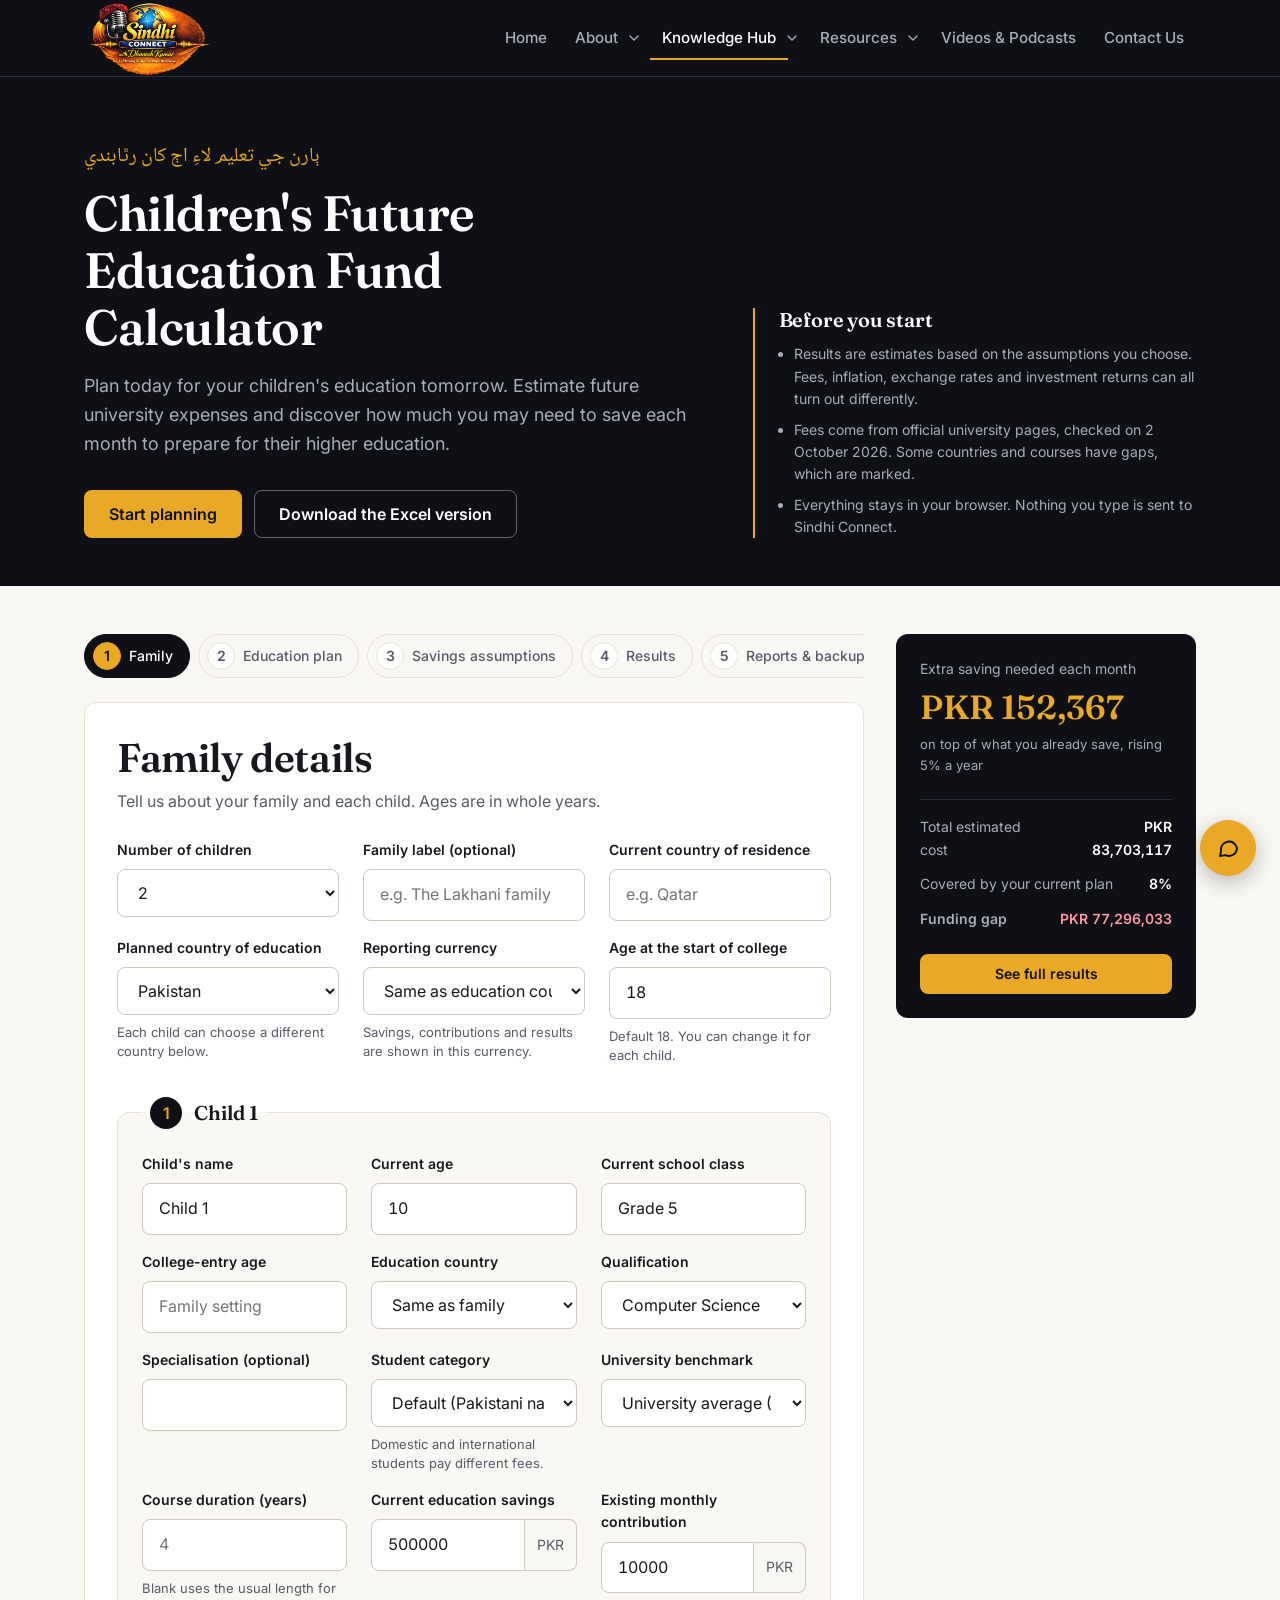
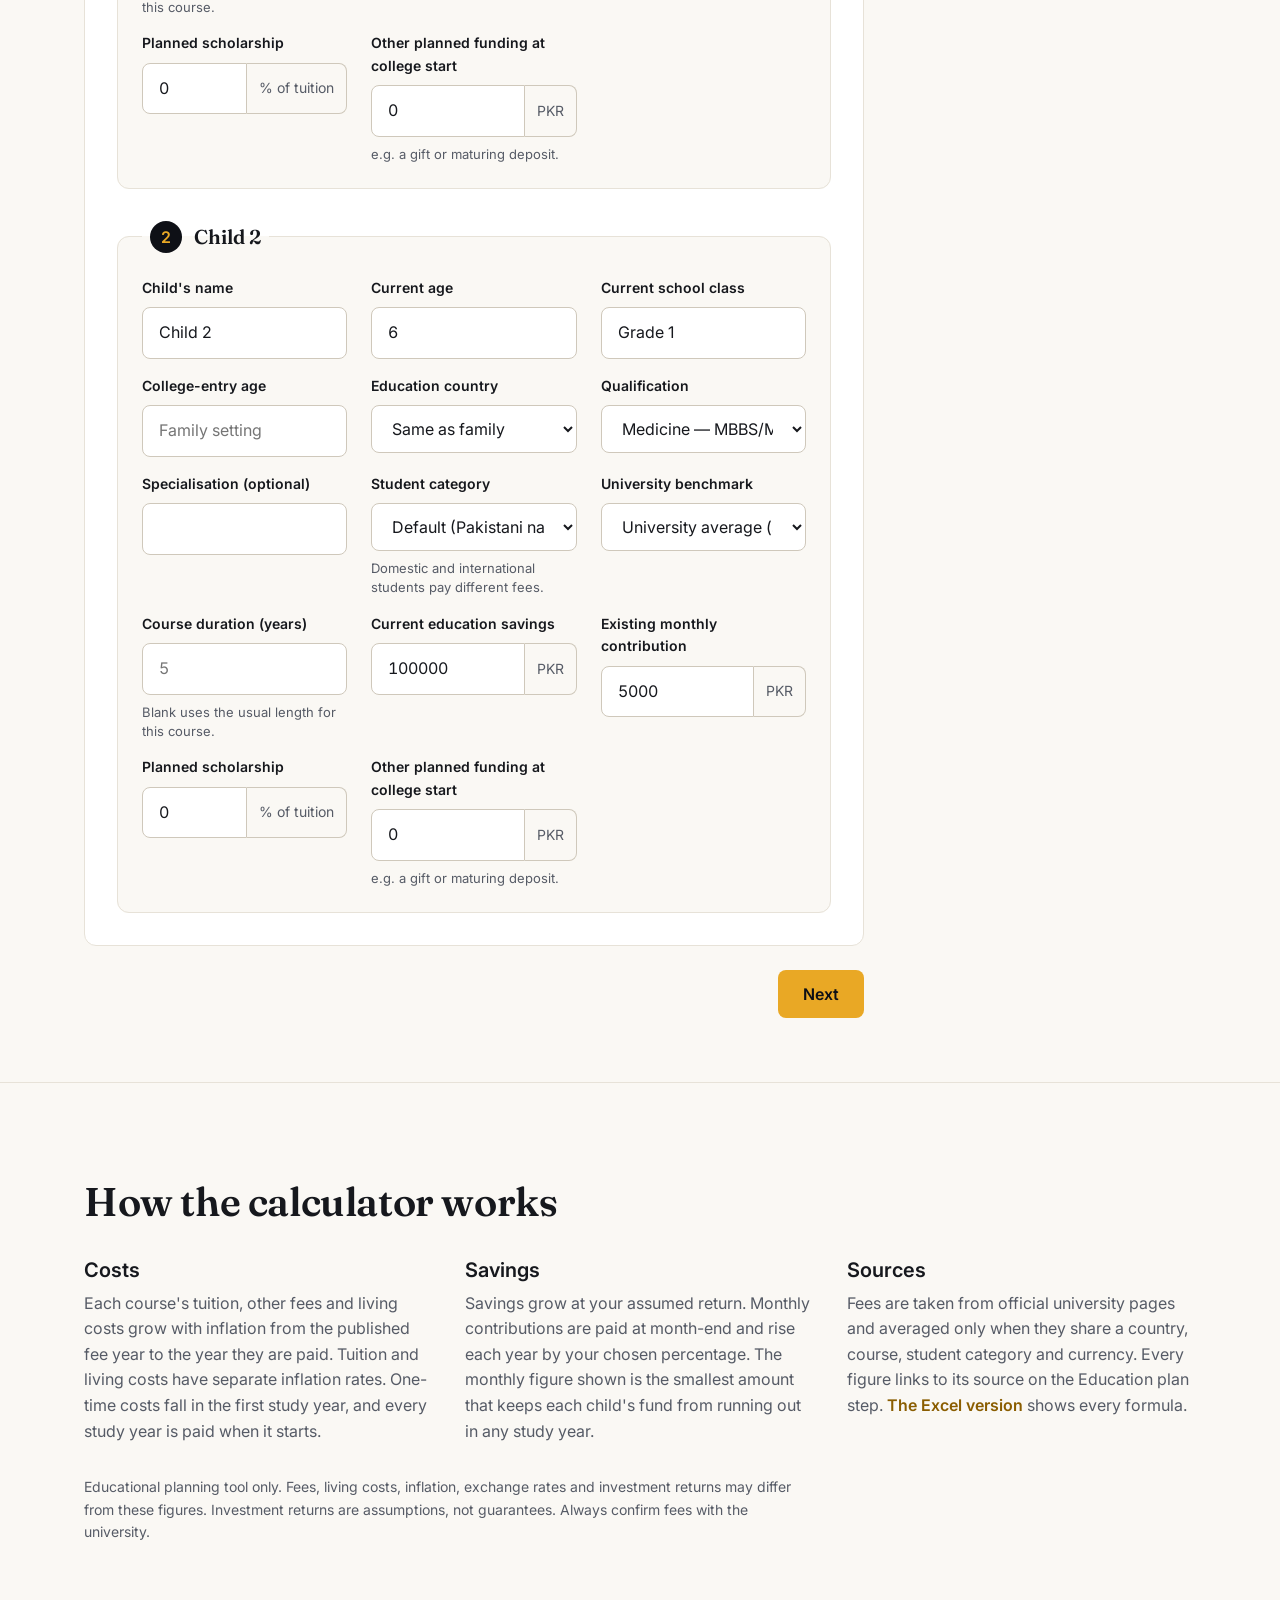
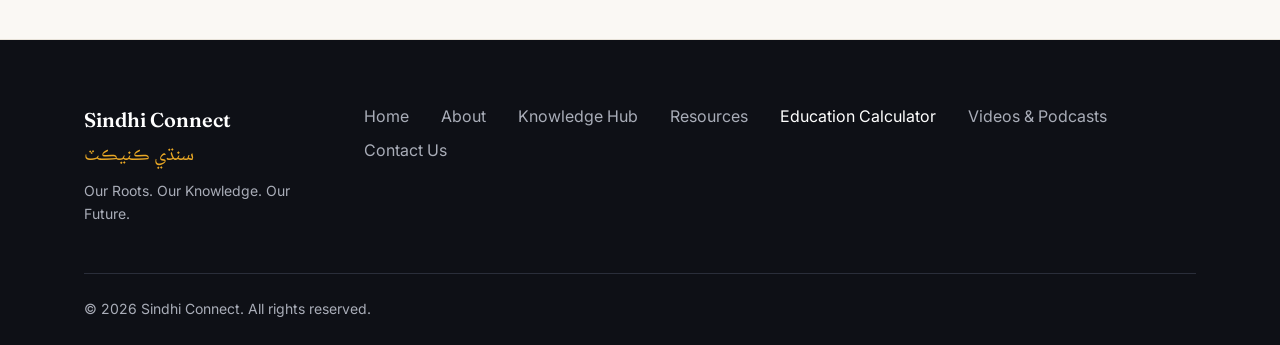
==== commit a0fe93c6: "Redesign site: new hero, dropdown navigation and page structure - Hero shows the original host banne" ====
--- a/frontend/education-calculator.html
+++ b/frontend/education-calculator.html
@@ -33,14 +33,56 @@
         <span class="sr-only">Menu</span>
       </label>
 
+      <!-- Same menu as index.html; links point back to its pages -->
       <nav class="site-nav" aria-label="Main">
-        <ul>
-          <li><a href="index.html#about">About</a></li>
-          <li><a href="index.html#knowledge-hub">Knowledge Hub</a></li>
-          <li><a href="education-calculator.html" aria-current="page">Education Calculator</a></li>
-          <li><a href="index.html#videos">Videos</a></li>
-          <li><a href="index.html#contact">Contact</a></li>
-          <li><a href="index.html#join" class="btn btn-primary btn-sm">Join free</a></li>
+        <ul class="nav-list">
+          <li><a href="index.html#home" class="nav-link">Home</a></li>
+
+          <li class="has-menu">
+            <a href="index.html#about" class="nav-link">About</a>
+            <button type="button" class="submenu-toggle" aria-expanded="false" aria-controls="menu-about">
+              <span class="sr-only">Show About menu</span>
+              <svg viewBox="0 0 24 24" aria-hidden="true"><path d="m6 9 6 6 6-6"/></svg>
+            </button>
+            <ul class="submenu" id="menu-about">
+              <li><a href="index.html#my-story"><span class="submenu-icon" aria-hidden="true"><svg viewBox="0 0 24 24"><circle cx="12" cy="8" r="4"/><path d="M4 21a8 8 0 0 1 16 0"/></svg></span>My Story</a></li>
+              <li><a href="index.html#about"><span class="submenu-icon" aria-hidden="true"><svg viewBox="0 0 24 24"><circle cx="12" cy="12" r="9"/><path d="M12 11v5"/><path d="M12 8h.01"/></svg></span>About Sindhi Connect</a></li>
+              <li><a href="index.html#mission"><span class="submenu-icon" aria-hidden="true"><svg viewBox="0 0 24 24"><circle cx="12" cy="12" r="9"/><circle cx="12" cy="12" r="5"/><circle cx="12" cy="12" r="1"/></svg></span>Our Mission &amp; Vision</a></li>
+              <li><a href="index.html#contact"><span class="submenu-icon" aria-hidden="true"><svg viewBox="0 0 24 24"><rect x="3" y="5" width="18" height="14" rx="2"/><path d="m3 7 9 6 9-6"/></svg></span>Contact</a></li>
+            </ul>
+          </li>
+
+          <li class="has-menu">
+            <a href="index.html#knowledge-hub" class="nav-link" aria-current="page">Knowledge Hub</a>
+            <button type="button" class="submenu-toggle" aria-expanded="false" aria-controls="menu-knowledge">
+              <span class="sr-only">Show Knowledge Hub menu</span>
+              <svg viewBox="0 0 24 24" aria-hidden="true"><path d="m6 9 6 6 6-6"/></svg>
+            </button>
+            <ul class="submenu" id="menu-knowledge">
+              <li><a href="education-calculator.html" aria-current="page"><span class="submenu-icon" aria-hidden="true"><svg viewBox="0 0 24 24"><rect x="5" y="3" width="14" height="18" rx="2"/><path d="M8 7h8"/><path d="M8 12h.01M12 12h.01M16 12h.01M8 16h.01M12 16h.01M16 16h.01"/></svg></span>Education Fund Calculator</a></li>
+
+              <li><a href="index.html#topic-finance"><span class="submenu-icon" aria-hidden="true"><svg viewBox="0 0 24 24"><path d="M3 17l6-6 4 4 8-8"/><path d="M14 7h7v7"/></svg></span>Finance &amp; Money Matters</a></li>
+              <li><a href="index.html#topic-business"><span class="submenu-icon" aria-hidden="true"><svg viewBox="0 0 24 24"><rect x="3" y="7" width="18" height="13" rx="2"/><path d="M8 7V5a2 2 0 0 1 2-2h4a2 2 0 0 1 2 2v2"/><path d="M3 13h18"/></svg></span>Business &amp; Professional Knowledge</a></li>
+              <li><a href="index.html#topic-literature"><span class="submenu-icon" aria-hidden="true"><svg viewBox="0 0 24 24"><path d="M20.2 3.8a6 6 0 0 0-8.5 0L5 10.5V19h8.5l6.7-6.7a6 6 0 0 0 0-8.5Z"/><path d="M16 8 2 22"/><path d="M17.5 15H9"/></svg></span>Language &amp; Literature</a></li>
+              <li><a href="index.html#topic-development"><span class="submenu-icon" aria-hidden="true"><svg viewBox="0 0 24 24"><path d="M12 21v-9"/><path d="M12 12c0-4 3-7 8-7 0 4-3 7-8 7Z"/><path d="M12 14c0-3-2.5-5.5-7-5.5 0 3 2.5 5.5 7 5.5Z"/></svg></span>Personal Development</a></li>
+            </ul>
+          </li>
+
+          <li class="has-menu">
+            <a href="index.html#resources" class="nav-link">Resources</a>
+            <button type="button" class="submenu-toggle" aria-expanded="false" aria-controls="menu-resources">
+              <span class="sr-only">Show Resources menu</span>
+              <svg viewBox="0 0 24 24" aria-hidden="true"><path d="m6 9 6 6 6-6"/></svg>
+            </button>
+            <ul class="submenu" id="menu-resources">
+              <li><a href="index.html#articles"><span class="submenu-icon" aria-hidden="true"><svg viewBox="0 0 24 24"><path d="M14 3H6a2 2 0 0 0-2 2v14a2 2 0 0 0 2 2h12a2 2 0 0 0 2-2V9Z"/><path d="M14 3v6h6"/><path d="M8 13h8M8 17h5"/></svg></span>Educational Articles</a></li>
+              <li><a href="index.html#books"><span class="submenu-icon" aria-hidden="true"><svg viewBox="0 0 24 24"><path d="M12 6.5C10 5 7 4.5 3.5 5v13c3.5-.5 6.5 0 8.5 1.5 2-1.5 5-2 8.5-1.5V5C17 4.5 14 5 12 6.5Z"/><path d="M12 6.5v13"/></svg></span>Knowledge Books</a></li>
+              <li><a href="index.html#downloads"><span class="submenu-icon" aria-hidden="true"><svg viewBox="0 0 24 24"><path d="M12 4v11"/><path d="m7 10 5 5 5-5"/><path d="M5 20h14"/></svg></span>Downloadable Resources</a></li>
+            </ul>
+          </li>
+
+          <li><a href="index.html#videos" class="nav-link">Videos &amp; Podcasts</a></li>
+          <li><a href="index.html#join" class="nav-link">Contact Us</a></li>
         </ul>
       </nav>
     </div>
@@ -174,16 +216,17 @@
       <div class="footer-brand">
         <p class="footer-name">Sindhi Connect</p>
         <p class="footer-script" lang="sd" dir="rtl">سنڌي ڪنيڪٽ</p>
-        <p class="footer-tag">Celebrating Sindhi excellence worldwide.</p>
+        <p class="footer-tag">Our Roots. Our Knowledge. Our Future.</p>
       </div>
       <nav aria-label="Footer">
         <ul class="footer-links">
+          <li><a href="index.html#home">Home</a></li>
           <li><a href="index.html#about">About</a></li>
           <li><a href="index.html#knowledge-hub">Knowledge Hub</a></li>
+          <li><a href="index.html#resources">Resources</a></li>
           <li><a href="education-calculator.html" aria-current="page">Education Calculator</a></li>
-          <li><a href="index.html#videos">Videos</a></li>
-          <li><a href="index.html#join">Join</a></li>
-          <li><a href="index.html#contact">Contact</a></li>
+          <li><a href="index.html#videos">Videos &amp; Podcasts</a></li>
+          <li><a href="index.html#join">Contact Us</a></li>
         </ul>
       </nav>
     </div>
@@ -197,5 +240,7 @@
   <script src="edu-calc/education-data.js"></script>
   <script src="edu-calc/calc-engine.js"></script>
   <script src="edu-calc/edu-calc.js"></script>
+  <!-- site-wide behaviour: dropdown / mobile menu and the chat widget -->
+  <script src="app.js"></script>
 </body>
 </html>
--- a/frontend/style.css
+++ b/frontend/style.css
@@ -154,26 +154,125 @@
 /* Crop the square logo's black padding down to the artwork */
 .logo-img { width: 132px; height: 74px; object-fit: cover; mix-blend-mode: lighten; }
 
-.site-nav ul {
+/* Navigation (desktop). The mobile panel is under "Tablet & mobile navigation". */
+.nav-list {
   display: flex;
   align-items: center;
-  gap: var(--s-6);
+  gap: var(--s-1);
   margin: 0;
   padding: 0;
   list-style: none;
 }
-.site-nav a:not(.btn) {
+.nav-list > li { position: relative; display: flex; align-items: center; }
+.nav-link {
+  display: inline-flex;
+  align-items: center;
+  min-height: 44px;
+  padding: 0 var(--s-3);
   color: var(--muted-dark);
+  font-size: .95rem;
   font-weight: 500;
-  font-size: .95rem;
   text-decoration: none;
+  white-space: nowrap;
   transition: color .15s;
 }
-.site-nav a:not(.btn):hover { color: var(--white); }
-
-/* current page in the menus */
-.site-nav a[aria-current="page"]:not(.btn) { color: var(--white); box-shadow: 0 2px 0 var(--gold); }
+.nav-link:hover { color: var(--white); }
+.nav-link[aria-current="page"] { color: var(--white); box-shadow: inset 0 -2px 0 var(--gold); }
 .footer-links a[aria-current="page"] { color: var(--white); }
+
+/* Dropdown arrow button */
+.submenu-toggle {
+  display: grid;
+  place-items: center;
+  width: 24px;
+  height: 44px;
+  margin-left: calc(var(--s-2) * -1);
+  padding: 0;
+  border: 0;
+  border-radius: var(--r-sm);
+  background: none;
+  color: var(--muted-dark);
+  cursor: pointer;
+  transition: color .15s;
+}
+.submenu-toggle:hover { color: var(--white); }
+.submenu-toggle svg {
+  width: 16px;
+  height: 16px;
+  fill: none;
+  stroke: currentColor;
+  stroke-width: 2;
+  stroke-linecap: round;
+  stroke-linejoin: round;
+  transition: transform .2s;
+}
+.has-menu.is-open .submenu-toggle svg { transform: rotate(180deg); }
+
+/* Dropdown panel */
+.submenu {
+  position: absolute;
+  top: calc(100% + 14px);
+  left: calc(var(--s-3) * -1);
+  z-index: 10;
+  min-width: 280px;
+  margin: 0;
+  padding: var(--s-2);
+  list-style: none;
+  background: var(--white);
+  border: 1px solid var(--line);
+  border-radius: var(--r-md);
+  box-shadow: 0 18px 44px rgba(14, 16, 22, .2);
+  opacity: 0;
+  visibility: hidden;
+  transform: translateY(6px);
+  /* a short delay before hiding gives the pointer time to reach the panel */
+  transition: opacity .18s, transform .18s, visibility 0s .25s;
+}
+/* invisible bridge across the gap, so moving the mouse down doesn't close the menu */
+.submenu::before { content: ""; position: absolute; left: 0; right: 0; top: -16px; height: 16px; }
+.has-menu.is-open > .submenu {
+  opacity: 1;
+  visibility: visible;
+  transform: none;
+  transition: opacity .18s, transform .18s;
+}
+@media (hover: hover) and (min-width: 1025px) {
+  .has-menu:hover > .submenu { opacity: 1; visibility: visible; transform: none; transition: opacity .18s, transform .18s; }
+  .has-menu:hover .submenu-toggle svg { transform: rotate(180deg); }
+}
+.submenu a {
+  display: flex;
+  align-items: center;
+  gap: var(--s-3);
+  padding: var(--s-2) var(--s-3);
+  border-radius: var(--r-sm);
+  color: var(--text);
+  font-size: .9375rem;
+  font-weight: 500;
+  text-decoration: none;
+  transition: background-color .15s;
+}
+.submenu a:hover,
+.submenu a[aria-current="page"] { background: var(--paper); }
+.submenu a:focus-visible { outline-offset: -2px; background: var(--paper); }
+.submenu-icon {
+  flex: none;
+  display: grid;
+  place-items: center;
+  width: 32px;
+  height: 32px;
+  border-radius: var(--r-sm);
+  background: #fdf6e6;
+}
+.submenu-icon svg {
+  width: 18px;
+  height: 18px;
+  fill: none;
+  stroke: var(--gold-text);
+  stroke-width: 1.8;
+  stroke-linecap: round;
+  stroke-linejoin: round;
+}
 
 /* Pages (app.js shows one at a time) */
 main [data-page][hidden] { display: none; }
@@ -190,28 +289,32 @@
 
 /* ---------- 2. Hero ---------- */
 .hero {
-  background: var(--ink);
+  background:
+    radial-gradient(ellipse 60% 70% at 85% 30%, rgba(233, 168, 37, .12), transparent 70%),
+    var(--ink);
   color: var(--white);
-  padding: var(--s-8) 0 var(--s-7);
+  padding: var(--s-8) 0;
 }
 .hero-inner {
   display: grid;
-  grid-template-columns: 1.15fr 1fr;
+  grid-template-columns: 1fr 1.1fr;
   align-items: center;
   gap: var(--s-7);
 }
-.hero-script {
-  font-size: 1.375rem;
+.hero-tagline {
+  margin-bottom: var(--s-4);
+  font-size: var(--fs-sm);
+  font-weight: 600;
+  letter-spacing: .1em;
+  text-transform: uppercase;
   color: var(--gold);
-  margin-bottom: var(--s-4);
-  text-align: left;
-}
-.hero h1 { font-size: var(--fs-hero); max-width: 14ch; }
+}
+.hero h1 { font-size: clamp(2.125rem, 1.4rem + 2.4vw, 3.25rem); max-width: 18ch; }
 .hero-sub {
   margin-top: var(--s-5);
   font-size: var(--fs-md);
   color: var(--muted-dark);
-  max-width: 46ch;
+  max-width: 52ch;
 }
 .hero-actions {
   display: flex;
@@ -219,35 +322,151 @@
   gap: var(--s-3);
   margin-top: var(--s-6);
 }
-.hero-art { display: flex; justify-content: center; }
-/* "lighten" lets the logo's black background disappear into the hero */
-.hero-logo { width: min(100%, 480px); height: auto; mix-blend-mode: lighten; }
-
-/* KPI strip */
-.stats {
+/* Sindhi line (also used at the top of the calculator page's hero) */
+.hero-script {
+  margin-bottom: var(--s-4);
+  font-size: 1.375rem;
+  color: var(--gold);
+  text-align: left;
+}
+/* on the home hero it sits under the buttons, as a signature line */
+.hero .hero-script {
+  margin: var(--s-6) 0 0;
+  padding-top: var(--s-4);
+  border-top: 1px solid var(--ink-line);
+  font-size: 1.25rem;
+}
+/* The original banner, uncropped */
+.hero-photo { position: relative; margin: 0 var(--s-4) var(--s-4) 0; }
+.hero-photo::before {
+  content: "";
+  position: absolute;
+  inset: var(--s-4) calc(var(--s-4) * -1) calc(var(--s-4) * -1) var(--s-4);
+  border: 1px solid rgba(233, 168, 37, .45);
+  border-radius: 20px;
+}
+.hero-photo img {
+  position: relative;
+  width: 100%;
+  height: auto;
+  border-radius: 16px;
+  border: 1px solid var(--ink-line);
+  box-shadow: 0 24px 56px rgba(0, 0, 0, .5);
+}
+.js-reveal .hero-text,
+.js-reveal .hero-photo { animation: page-enter .6s ease both; }
+.js-reveal .hero-photo { animation-delay: .1s; }
+
+/* Home: "What you'll find" cards */
+.explore-grid {
   display: grid;
   grid-template-columns: repeat(4, 1fr);
-  margin: var(--s-8) 0 0;
-  border: 1px solid var(--ink-line);
+  gap: var(--s-4);
+  margin: 0;
+  padding: 0;
+  list-style: none;
+}
+.explore-card {
+  display: flex;
+  flex-direction: column;
+  padding: var(--s-5);
+  background: var(--white);
+  border: 1px solid var(--line);
   border-radius: var(--r-md);
-  background: var(--ink-2);
-}
-.stat {
-  display: flex;
-  flex-direction: column-reverse;
-  gap: var(--s-1);
-  padding: var(--s-5);
-}
-.stat + .stat { border-left: 1px solid var(--ink-line); }
-.stat dt { font-size: var(--fs-sm); color: var(--muted-dark); }
-.stat dd {
-  margin: 0;
-  font-family: var(--font-display);
-  font-size: 2rem;
+  transition: box-shadow .15s, transform .15s;
+}
+.explore-card:hover { box-shadow: 0 12px 32px rgba(14, 16, 22, .08); transform: translateY(-2px); }
+.explore-card .feature-icon { margin-bottom: var(--s-4); }
+.explore-card h3 { font-size: var(--fs-md); }
+.explore-card > p { margin-top: var(--s-2); font-size: .9375rem; color: var(--muted); }
+.explore-points {
+  display: grid;
+  gap: var(--s-2);
+  margin: var(--s-4) 0 var(--s-5);
+  padding: var(--s-4) 0 0;
+  border-top: 1px solid var(--line);
+  list-style: none;
+  font-size: var(--fs-sm);
+  color: var(--text);
+}
+.explore-points li { position: relative; padding-left: var(--s-4); }
+.explore-points li::before {
+  content: "";
+  position: absolute;
+  left: 0;
+  top: .6em;
+  width: 6px;
+  height: 6px;
+  border-radius: 50%;
+  background: var(--gold);
+}
+.explore-card .text-link { margin-top: auto; }
+
+/* Section heading with a link on the right */
+.section-head-split {
+  display: flex;
+  flex-wrap: wrap;
+  align-items: flex-end;
+  justify-content: space-between;
+  gap: var(--s-3) var(--s-5);
+  max-width: none;
+}
+
+/* Home: closing call to action */
+.cta-band { padding: var(--s-8) 0; background: var(--ink); color: var(--white); }
+.cta-inner { display: flex; flex-wrap: wrap; align-items: center; justify-content: space-between; gap: var(--s-5); }
+.cta-band h2 { font-size: var(--fs-xl); }
+.cta-band p { margin-top: var(--s-2); color: var(--muted-dark); }
+.cta-actions { display: flex; flex-wrap: wrap; gap: var(--s-3); }
+
+/* Links to the Education Fund Calculator (education-calculator.html) */
+.explore-tool {
+  display: flex;
+  align-items: center;
+  gap: var(--s-2);
+  margin: calc(var(--s-2) * -1) 0 var(--s-4);
+  padding: var(--s-2) var(--s-3);
+  border: 1px solid #ecd9ad;
+  border-radius: var(--r-sm);
+  background: #fdf6e6;
+  color: var(--text);
+  font-size: var(--fs-sm);
   font-weight: 600;
-  line-height: 1.1;
-  color: var(--gold);
-}
+  text-decoration: none;
+  transition: border-color .15s;
+}
+.explore-tool:hover { border-color: var(--gold-text); }
+.explore-tool svg,
+.tool-banner svg {
+  flex: none;
+  width: 18px;
+  height: 18px;
+  fill: none;
+  stroke: var(--gold-text);
+  stroke-width: 1.8;
+  stroke-linecap: round;
+  stroke-linejoin: round;
+}
+.tool-banner {
+  display: flex;
+  align-items: center;
+  gap: var(--s-5);
+  margin: 0 0 var(--s-8);
+  padding: var(--s-5) var(--s-6);
+  border-radius: var(--r-md);
+  background: var(--ink);
+  color: var(--white);
+  text-decoration: none;
+  transition: transform .15s, box-shadow .15s;
+}
+.tool-banner:hover { transform: translateY(-2px); box-shadow: 0 12px 32px rgba(14, 16, 22, .2); }
+.tool-banner .feature-icon { background: var(--ink-2); border-color: var(--ink-line); }
+.tool-banner .feature-icon svg { width: 24px; height: 24px; stroke: var(--gold); }
+.tool-banner-text { display: grid; gap: 2px; flex: 1; }
+.tool-banner-label { font-size: .75rem; font-weight: 600; letter-spacing: .08em; text-transform: uppercase; color: var(--gold); }
+.tool-banner-title { font: 600 1.25rem/1.3 var(--font-display); }
+.tool-banner-desc { font-size: var(--fs-sm); color: var(--muted-dark); }
+.tool-banner-cta { flex: none; font-weight: 600; color: var(--gold); }
 
 /* ---------- Sections ---------- */
 .section { padding: var(--s-9) 0; }
@@ -384,7 +603,7 @@
 }
 
 /* ---------- 4. Knowledge Hub ---------- */
-.knowledge {
+:root {
   /* ajrak-inspired lattice: gold diamonds with a centre dot */
   --kh-motif: url("data:image/svg+xml,%3Csvg xmlns='http://www.w3.org/2000/svg' width='28' height='28'%3E%3Cpath d='M14 3l11 11-11 11L3 14z' fill='none' stroke='%23e9a825' stroke-opacity='.28'/%3E%3Ccircle cx='14' cy='14' r='2' fill='%23e9a825' fill-opacity='.4'/%3E%3C/svg%3E");
 }
@@ -533,12 +752,12 @@
     var(--kh-motif) center / 28px,
     var(--tone);
 }
-.kh-cover[data-cat="books"] { --tone: #1f2b4f; }         /* indigo */
+.kh-cover[data-cat="business"] { --tone: #1f2b4f; }      /* indigo */
 .kh-cover[data-cat="history"] { --tone: #6b1522; }       /* ajrak crimson */
 .kh-cover[data-cat="personalities"] { --tone: var(--ink-2); }
-.kh-cover[data-cat="culture"] { --tone: #4f1d18; }       /* madder */
+.kh-cover[data-cat="literature"] { --tone: #4f1d18; }       /* madder */
 .kh-cover[data-cat="finance"] { --tone: #16392f; }       /* deep green */
-.kh-cover[data-cat="general"] { --tone: #232f47; }       /* slate */
+.kh-cover[data-cat="development"] { --tone: #232f47; }   /* slate */
 /* thin gold frame, like a book cover */
 .kh-cover::before {
   content: "";
@@ -628,56 +847,101 @@
 .kh-empty .btn { margin-top: var(--s-2); }
 .kh-noscript { color: var(--muted); }
 
-/* ---------- 5. Videos ---------- */
-.videos {
+/* ---------- About: intro, mission & vision, discover ---------- */
+.about-text { margin-top: var(--s-4); color: var(--muted); }
+.about-why { margin-bottom: var(--s-5); font-family: var(--font-display); font-size: 1.5rem; }
+.mv-grid { display: grid; grid-template-columns: 1fr 1fr; gap: var(--s-5); }
+.mv-card {
+  padding: var(--s-6);
+  background: var(--white);
+  border: 1px solid var(--line);
+  border-top: 3px solid var(--gold);
+  border-radius: var(--r-md);
+}
+.mv-card .feature-icon { margin-bottom: var(--s-4); }
+.mv-card h3 { font-family: var(--font-display); font-size: 1.5rem; }
+.mv-card p { margin-top: var(--s-3); font-size: var(--fs-md); color: var(--muted); }
+.discover-title { margin: var(--s-8) 0 var(--s-5); font-family: var(--font-display); font-size: 1.5rem; }
+.discover-grid {
   display: grid;
   grid-template-columns: repeat(3, 1fr);
-  gap: var(--s-5);
-}
-.video {
-  display: flex;
-  flex-direction: column;
+  gap: var(--s-3);
+  margin: 0;
+  padding: 0;
+  list-style: none;
+}
+.discover-grid li {
+  display: flex;
+  align-items: center;
+  gap: var(--s-3);
+  padding: var(--s-4);
+  background: var(--white);
   border: 1px solid var(--line);
   border-radius: var(--r-md);
-  overflow: hidden;
-  background: var(--white);
-}
-.video-thumb {
-  position: relative;
-  aspect-ratio: 16 / 9;
-  display: grid;
-  place-items: center;
-  background: var(--ink);
-}
-.play {
-  width: 56px;
-  height: 56px;
-  display: grid;
-  place-items: center;
-  border-radius: 50%;
-  background: var(--gold);
-}
-.play svg { width: 22px; height: 22px; fill: var(--ink); margin-left: 3px; }
-.duration {
-  position: absolute;
-  right: var(--s-3);
-  bottom: var(--s-3);
-  padding: 2px var(--s-2);
-  border-radius: 4px;
-  background: rgba(0, 0, 0, .7);
-  color: var(--white);
-  font-size: .8rem;
   font-weight: 500;
 }
-.video-body {
-  display: flex;
-  flex-direction: column;
-  flex: 1;
+.discover-grid .feature-icon { width: 40px; height: 40px; }
+.discover-grid .feature-icon svg { width: 20px; height: 20px; }
+
+/* ---------- Knowledge Hub extras ---------- */
+.kh-spotlight { margin-bottom: var(--s-8); }
+.kh-spotlight[hidden] { display: none; }
+.kh-subtitle { margin-bottom: var(--s-4); font-family: var(--font-display); font-size: 1.5rem; }
+/* Large horizontal card for the featured resource */
+.kh-card-wide { display: grid; grid-template-columns: 1fr 1.2fr; }
+.kh-card-wide .kh-cover { aspect-ratio: auto; min-height: 280px; }
+.kh-card-wide .kh-card-body { padding: var(--s-6); justify-content: center; }
+.kh-card-wide .kh-card-title { font-family: var(--font-display); font-size: 1.75rem; }
+.kh-card-wide .kh-card-desc { font-size: var(--fs-md); }
+.kh-card-wide .kh-actions { margin-top: 0; }
+
+/* ---------- Resources page ---------- */
+.res-tiles {
+  display: grid;
+  grid-template-columns: repeat(3, 1fr);
+  gap: var(--s-4);
+  margin: 0 0 var(--s-8);
+  padding: 0;
+  list-style: none;
+}
+.res-tile {
+  display: grid;
+  gap: var(--s-1);
+  height: 100%;
   padding: var(--s-5);
-}
-.video-body h3 { font-size: var(--fs-md); }
-.video-meta { margin: var(--s-1) 0 var(--s-5); font-size: var(--fs-sm); color: var(--muted); }
-.video-body .btn { margin-top: auto; align-self: flex-start; }
+  border: 1px solid var(--line);
+  border-radius: var(--r-md);
+  background: var(--paper);
+  color: inherit;
+  text-decoration: none;
+  transition: border-color .15s, box-shadow .15s, transform .15s;
+}
+.res-tile:hover { border-color: #d8cfbd; box-shadow: 0 8px 24px rgba(14, 16, 22, .08); transform: translateY(-2px); }
+.res-tile .feature-icon { margin-bottom: var(--s-3); background: var(--white); }
+.res-tile-name { font-weight: 600; font-size: var(--fs-md); }
+.res-tile-count { font-size: var(--fs-sm); font-weight: 600; color: var(--gold-text); }
+.res-block + .res-block { margin-top: var(--s-8); padding-top: var(--s-8); border-top: 1px solid var(--line); }
+.res-block > h3 { font-family: var(--font-display); font-size: 1.5rem; }
+.res-block-sub { margin: var(--s-1) 0 var(--s-5); color: var(--muted); }
+.res-block .kh-empty { padding: var(--s-7) var(--s-5); background: var(--paper); }
+
+/* ---------- Videos & Podcasts page ---------- */
+.videos-latest { margin-bottom: var(--s-8); }
+.videos-latest[hidden] { display: none; }
+.series-grid .kh-featured { background: var(--white); }
+.notify {
+  display: flex;
+  flex-wrap: wrap;
+  align-items: center;
+  justify-content: space-between;
+  gap: var(--s-4);
+  margin-top: var(--s-7);
+  padding: var(--s-5) var(--s-6);
+  background: var(--white);
+  border: 1px solid var(--line);
+  border-radius: var(--r-md);
+  font-weight: 500;
+}
 
 /* ---------- 7. Forms ---------- */
 .forms {
@@ -758,26 +1022,8 @@
   font-size: var(--fs-sm);
 }
 
-/* ---------- Tablet ---------- */
+/* ---------- Tablet & mobile navigation (hamburger menu) ---------- */
 @media (max-width: 1024px) {
-  .hero-inner { grid-template-columns: 1fr 280px; gap: var(--s-6); }
-  .stats { grid-template-columns: repeat(2, 1fr); }
-  .stat:nth-child(3) { border-left: 0; }
-  .stat:nth-child(n+3) { border-top: 1px solid var(--ink-line); }
-  .about { grid-template-columns: 1fr; gap: var(--s-7); }
-  .kh-cats, .kh-grid { grid-template-columns: repeat(2, 1fr); }
-  /* Videos become a list: thumbnail left, details right */
-  .videos { grid-template-columns: 1fr; gap: var(--s-4); }
-  .video { flex-direction: row; }
-  .video-thumb { flex: 0 0 240px; aspect-ratio: auto; min-height: 135px; }
-}
-
-/* ---------- Mobile ---------- */
-@media (max-width: 760px) {
-  :root { --header-h: 64px; }
-  .container { padding: 0 var(--s-4); }
-  .logo-img { width: 112px; height: 63px; }
-
   .nav-toggle-label {
     display: grid;
     place-items: center;
@@ -812,32 +1058,98 @@
     top: 100%;
     left: 0;
     right: 0;
+    max-height: calc(100vh - var(--header-h));
+    max-height: calc(100dvh - var(--header-h));
+    overflow-y: auto;
+    overscroll-behavior: contain;
     background: var(--ink);
     border-bottom: 1px solid var(--ink-line);
+    box-shadow: 0 16px 32px rgba(0, 0, 0, .35);
   }
   .nav-toggle:checked ~ .site-nav { display: block; }
-  .site-nav ul { flex-direction: column; align-items: stretch; gap: 0; padding: var(--s-2) var(--s-4) var(--s-5); }
-  .site-nav a:not(.btn) { display: block; padding: var(--s-4) 0; border-bottom: 1px solid var(--ink-line); font-size: var(--fs-base); }
-  .site-nav .btn { display: flex; margin-top: var(--s-4); min-height: 48px; }
-  .site-nav a[aria-current="page"]:not(.btn) { box-shadow: none; color: var(--gold); }
-
-  .hero { padding: var(--s-6) 0 var(--s-7); }
-  .hero-inner { grid-template-columns: 1fr; gap: var(--s-4); }
-  .hero-art { order: -1; }
-  .hero-logo { width: min(72%, 260px); }
+  .nav-list {
+    flex-direction: column;
+    align-items: stretch;
+    gap: 0;
+    max-width: var(--max);
+    margin: 0 auto;
+    padding: var(--s-2) var(--s-5) var(--s-5);
+  }
+  .nav-list > li { flex-wrap: wrap; border-bottom: 1px solid var(--ink-line); }
+  .nav-link { flex: 1; min-height: 52px; padding: 0; font-size: var(--fs-base); }
+  .nav-link[aria-current="page"] { box-shadow: none; color: var(--gold); }
+  .submenu-toggle { width: 52px; height: 52px; margin: 0 calc(var(--s-3) * -1) 0 0; }
+  .submenu-toggle svg { width: 20px; height: 20px; }
+  .submenu {
+    position: static;
+    display: none;
+    width: 100%;
+    min-width: 0;
+    padding: 0 0 var(--s-3);
+    background: none;
+    border: 0;
+    box-shadow: none;
+    opacity: 1;
+    visibility: visible;
+    transform: none;
+    transition: none;
+  }
+  .submenu::before { display: none; }
+  .has-menu.is-open > .submenu { display: block; }
+  .submenu a { min-height: 48px; padding: var(--s-2); color: var(--muted-dark); }
+  .submenu a:hover,
+  .submenu a:focus-visible { background: var(--ink-2); color: var(--white); }
+  .submenu-icon { background: var(--ink-2); border: 1px solid var(--ink-line); }
+  .submenu-icon svg { stroke: var(--gold); }
+}
+
+/* ---------- Tablet ---------- */
+@media (max-width: 1024px) {
+  .hero { padding: var(--s-7) 0; }
+  .hero-inner { grid-template-columns: 1fr 1fr; gap: var(--s-6); }
+  .about { grid-template-columns: 1fr; gap: var(--s-7); }
+  .explore-grid { grid-template-columns: repeat(2, 1fr); }
+  .kh-cats, .kh-grid { grid-template-columns: repeat(2, 1fr); }
+  .res-tiles { grid-template-columns: repeat(3, 1fr); }
+  .discover-grid { grid-template-columns: repeat(2, 1fr); }
+  .kh-card-wide { grid-template-columns: 1fr 1fr; }
+}
+
+/* ---------- Mobile ---------- */
+@media (max-width: 760px) {
+  :root { --header-h: 64px; }
+  .container { padding: 0 var(--s-4); }
+  .logo-img { width: 112px; height: 63px; }
+  .nav-list { padding: var(--s-2) var(--s-4) var(--s-5); }
+
+  /* Photo (with the logo) first, so both are seen straight away */
+  .hero { padding: var(--s-5) 0 var(--s-7); }
+  .hero-inner { grid-template-columns: 1fr; gap: var(--s-5); }
+  .hero-tagline { margin-bottom: var(--s-3); font-size: .8125rem; }
+  .hero-sub { margin-top: var(--s-4); font-size: var(--fs-base); }
+  .hero-actions { margin-top: var(--s-5); }
+  .hero-photo { order: -1; margin: 0 var(--s-3) var(--s-3) 0; }
+  .hero-photo::before { inset: var(--s-3) calc(var(--s-3) * -1) calc(var(--s-3) * -1) var(--s-3); }
   .hero-actions .btn { flex: 1 1 auto; }
-  .stats { margin-top: var(--s-7); }
-  .stat { padding: var(--s-4); }
-  .stat dd { font-size: 1.625rem; }
 
   .section { padding: var(--s-8) 0; }
   .section-head { margin-bottom: var(--s-6); }
-  .forms { grid-template-columns: 1fr; }
-  .video { flex-direction: column; }
-  .video-thumb { flex: none; aspect-ratio: 16 / 9; min-height: 0; }
-  .panel { padding: var(--s-5); }
+  .forms, .mv-grid, .explore-grid, .res-tiles, .discover-grid { grid-template-columns: 1fr; }
+  .panel, .mv-card { padding: var(--s-5); }
+  .cta-actions { width: 100%; }
+  .cta-actions .btn { flex: 1 1 auto; }
+  .notify { padding: var(--s-5); }
+  .notify .btn { width: 100%; }
+  .res-tile { grid-template-columns: 48px 1fr; column-gap: var(--s-4); padding: var(--s-4); }
+  .res-tile .feature-icon { grid-row: span 2; margin-bottom: 0; }
+  .tool-banner { flex-wrap: wrap; align-items: flex-start; gap: var(--s-4); padding: var(--s-5); }
+  .tool-banner-text { flex-basis: calc(100% - 64px); }
 
   .kh-cats, .kh-grid { grid-template-columns: 1fr; }
+  .kh-card-wide { grid-template-columns: 1fr; }
+  .kh-card-wide .kh-cover { min-height: 0; aspect-ratio: 16 / 9; }
+  .kh-card-wide .kh-card-body { padding: var(--s-5); }
+  .kh-card-wide .kh-card-title { font-size: 1.375rem; }
   .kh-cat { padding: var(--s-4); }
   .kh-library { margin-top: var(--s-7); }
   .kh-toolbar { grid-template-columns: 1fr; }
@@ -859,7 +1171,7 @@
 @media (prefers-reduced-motion: reduce) {
   html { scroll-behavior: auto; }
   *, *::before, *::after { transition: none !important; }
-  .page-enter { animation: none; }
+  .page-enter, .js-reveal .hero-text, .js-reveal .hero-photo { animation: none; }
 }
 
 /* =========================================================
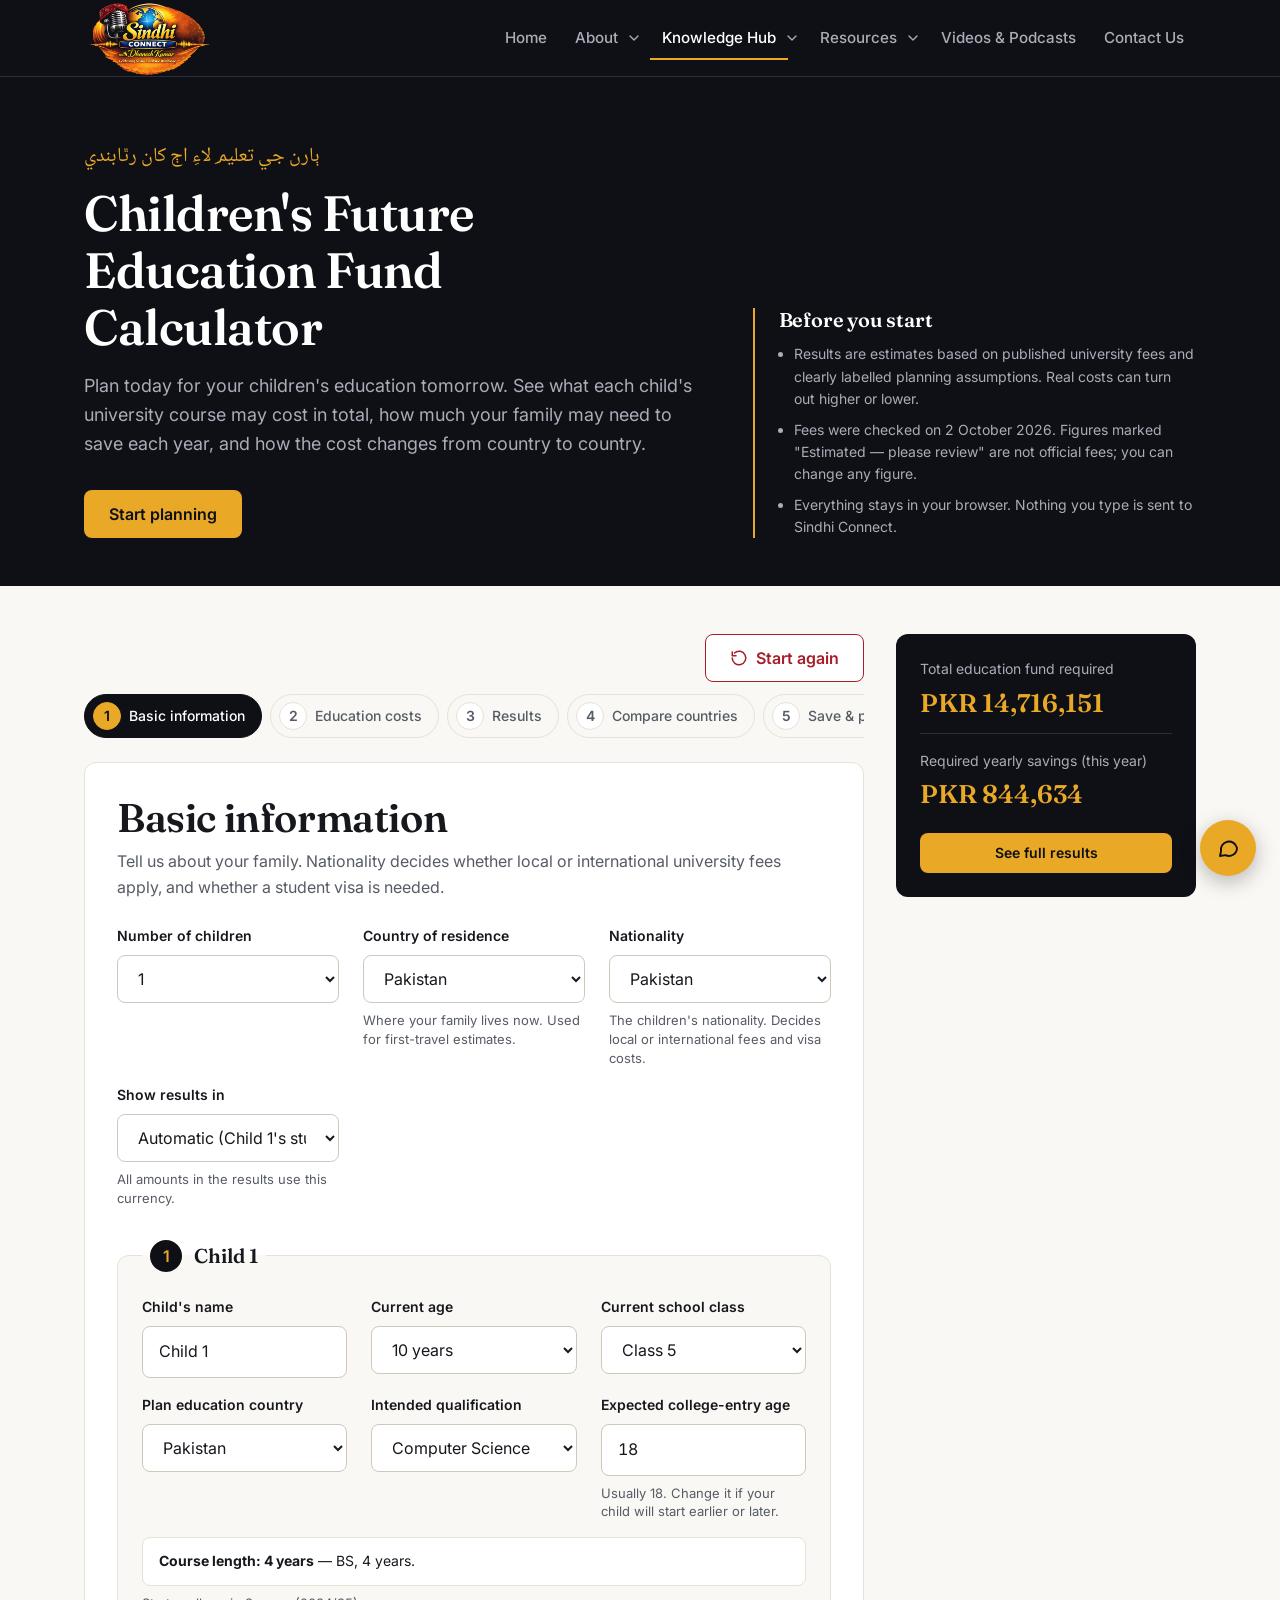
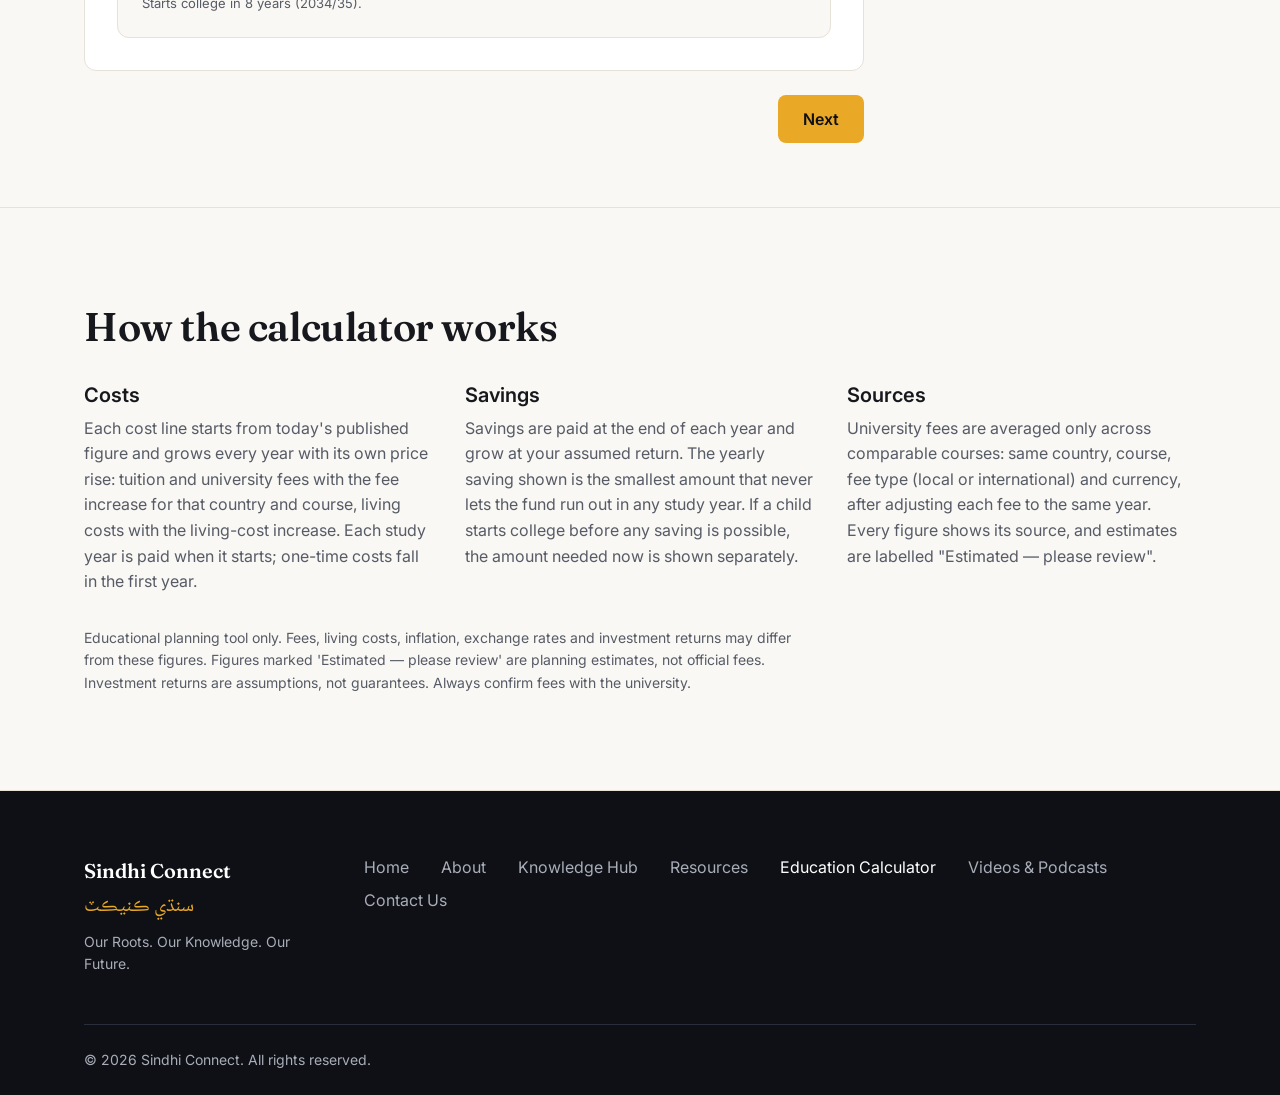
==== commit 6fefc9b3: "Simplify the Children's Future Education Fund calculator (web, dataset v2) - Basic Information with " ====
--- a/frontend/education-calculator.html
+++ b/frontend/education-calculator.html
@@ -94,17 +94,16 @@
         <div>
           <p class="hero-script" lang="sd" dir="rtl">ٻارن جي تعليم لاءِ اڄ کان رٿابندي</p>
           <h1>Children's Future Education Fund Calculator</h1>
-          <p class="ec-hero-sub">Plan today for your children's education tomorrow. Estimate future university expenses and discover how much you may need to save each month to prepare for their higher education.</p>
+          <p class="ec-hero-sub">Plan today for your children's education tomorrow. See what each child's university course may cost in total, how much your family may need to save each year, and how the cost changes from country to country.</p>
           <div class="hero-actions">
             <a href="#ec-app" class="btn btn-primary">Start planning</a>
-            <a href="downloads/Children_Education_Fund_Calculator.xlsx" class="btn btn-ghost" download>Download the Excel version</a>
           </div>
         </div>
         <aside class="ec-hero-note">
           <h2>Before you start</h2>
           <ul>
-            <li>Results are estimates based on the assumptions you choose. Fees, inflation, exchange rates and investment returns can all turn out differently.</li>
-            <li>Fees come from official university pages, checked on <span data-ec="dataset-date">2 October 2026</span>. Some countries and courses have gaps, which are marked.</li>
+            <li>Results are estimates based on published university fees and clearly labelled planning assumptions. Real costs can turn out higher or lower.</li>
+            <li>Fees were checked on <span data-ec="dataset-date">2 October 2026</span>. Figures marked "Estimated — please review" are not official fees; you can change any figure.</li>
             <li>Everything stays in your browser. Nothing you type is sent to Sindhi Connect.</li>
           </ul>
         </aside>
@@ -112,66 +111,70 @@
     </section>
 
     <div id="ec-app" class="ec-app" tabindex="-1">
-      <noscript><div class="container"><p class="ec-noscript">Please turn on JavaScript to use the calculator, or download the Excel version above.</p></div></noscript>
+      <noscript><div class="container"><p class="ec-noscript">Please turn on JavaScript to use the calculator.</p></div></noscript>
       <div class="container ec-layout">
         <div class="ec-main">
-          <nav class="ec-steps" aria-label="Calculator steps">
-            <ol>
-              <li><button type="button" data-step="1" aria-current="step"><span class="ec-step-n">1</span> Family</button></li>
-              <li><button type="button" data-step="2"><span class="ec-step-n">2</span> Education plan</button></li>
-              <li><button type="button" data-step="3"><span class="ec-step-n">3</span> Savings assumptions</button></li>
-              <li><button type="button" data-step="4"><span class="ec-step-n">4</span> Results</button></li>
-              <li><button type="button" data-step="5"><span class="ec-step-n">5</span> Reports &amp; backup</button></li>
-            </ol>
-          </nav>
+          <div class="ec-topbar">
+            <nav class="ec-steps" aria-label="Calculator steps">
+              <ol>
+                <li><button type="button" data-step="1" aria-current="step"><span class="ec-step-n">1</span> Basic information</button></li>
+                <li><button type="button" data-step="2"><span class="ec-step-n">2</span> Education costs</button></li>
+                <li><button type="button" data-step="3"><span class="ec-step-n">3</span> Results</button></li>
+                <li><button type="button" data-step="4"><span class="ec-step-n">4</span> Compare countries</button></li>
+                <li><button type="button" data-step="5"><span class="ec-step-n">5</span> Save &amp; print</button></li>
+              </ol>
+            </nav>
+            <button type="button" class="btn ec-btn-reset" data-action="reset">
+              <svg viewBox="0 0 24 24" aria-hidden="true"><path d="M3 12a9 9 0 1 0 3-6.7"/><path d="M3 4v5h5"/></svg>
+              Start again
+            </button>
+          </div>
 
           <form class="ec-form" id="ec-form" novalidate autocomplete="off" onsubmit="return false">
             <!-- Step 1 -->
             <section class="ec-step" data-step-panel="1" aria-labelledby="ec-h1">
-              <h2 id="ec-h1">Family details</h2>
-              <p class="ec-intro">Tell us about your family and each child. Ages are in whole years.</p>
-              <div class="ec-grid" id="ec-family"></div>
+              <h2 id="ec-h1" tabindex="-1">Basic information</h2>
+              <p class="ec-intro">Tell us about your family. Nationality decides whether local or international university fees apply, and whether a student visa is needed.</p>
+              <div class="ec-grid" id="ec-basic"></div>
               <div id="ec-children"></div>
             </section>
 
             <!-- Step 2 -->
             <section class="ec-step" data-step-panel="2" aria-labelledby="ec-h2" hidden>
-              <h2 id="ec-h2">Education plan</h2>
-              <p class="ec-intro">These are today's costs for each child's chosen course, in the currency the university charges. Change any figure to use your own estimate; changed figures are marked as your override, not a published fee.</p>
+              <h2 id="ec-h2" tabindex="-1">Education costs</h2>
+              <p class="ec-intro">Today's yearly costs for each child's course, filled in from university fees and living-cost research. Change any figure to use your own estimate.</p>
               <div id="ec-plans"></div>
+              <div id="ec-coverage"></div>
+              <details class="ec-advanced" id="ec-advanced">
+                <summary>Adjust Financial Assumptions</summary>
+                <div id="ec-assumptions"></div>
+              </details>
             </section>
 
             <!-- Step 3 -->
             <section class="ec-step" data-step-panel="3" aria-labelledby="ec-h3" hidden>
-              <h2 id="ec-h3">Savings assumptions</h2>
-              <p class="ec-intro">Defaults depend on the education country and your reporting currency. They are planning assumptions, not predictions or guaranteed rates.</p>
-              <div class="ec-grid" id="ec-assumptions"></div>
-              <h3 class="ec-sub">Savings, scholarships and other funding</h3>
-              <div class="ec-table-wrap"><table class="ec-table ec-funding" id="ec-funding"></table></div>
-              <h3 class="ec-sub">Currency conversion</h3>
-              <p class="ec-help-block" id="ec-fx-note"></p>
-              <div class="ec-table-wrap"><table class="ec-table" id="ec-fx"></table></div>
+              <h2 id="ec-h3" tabindex="-1">Results</h2>
+              <div id="ec-results"></div>
             </section>
 
             <!-- Step 4 -->
             <section class="ec-step" data-step-panel="4" aria-labelledby="ec-h4" hidden>
-              <h2 id="ec-h4">Results</h2>
-              <div id="ec-results"></div>
+              <h2 id="ec-h4" tabindex="-1">Compare education countries</h2>
+              <p class="ec-intro">See the total cost of one child's course in each country, using that country's own fees, living costs, course length and price rises. This does not change your plan unless you choose to.</p>
+              <div id="ec-compare"></div>
             </section>
 
             <!-- Step 5 -->
             <section class="ec-step" data-step-panel="5" aria-labelledby="ec-h5" hidden>
-              <h2 id="ec-h5">Reports and backup</h2>
-              <p class="ec-intro">Your plan lives only in this browser. Download a copy to keep it, or load one you saved earlier.</p>
+              <h2 id="ec-h5" tabindex="-1">Save and print</h2>
+              <p class="ec-intro">Your plan lives only in this browser. Print it, download a copy, or save it on this device.</p>
               <div class="ec-actions-grid">
-                <div class="ec-action"><h3>Print or save as PDF</h3><p>A clean report with every child, the yearly schedule and the assumptions used.</p><button type="button" class="btn btn-secondary btn-sm" data-action="print">Print report</button></div>
-                <div class="ec-action"><h3>Spreadsheet export</h3><p>Summary and year-by-year schedule as a CSV file for Excel or Google Sheets.</p><button type="button" class="btn btn-secondary btn-sm" data-action="csv">Export CSV</button></div>
-                <div class="ec-action"><h3>Scenario backup</h3><p>All your inputs as a JSON file you can load again later on any device.</p><button type="button" class="btn btn-secondary btn-sm" data-action="json">Download backup</button>
+                <div class="ec-action"><h3>Print or save as PDF</h3><p>A clean report with each child, the yearly plan and the assumptions used.</p><button type="button" class="btn btn-secondary btn-sm" data-action="print">Print report</button></div>
+                <div class="ec-action"><h3>Spreadsheet export</h3><p>The summary and year-by-year plan as a CSV file for Excel or Google Sheets.</p><button type="button" class="btn btn-secondary btn-sm" data-action="csv">Export CSV</button></div>
+                <div class="ec-action"><h3>Backup file</h3><p>All your answers as a file you can load again later on any device.</p><button type="button" class="btn btn-secondary btn-sm" data-action="json">Download backup</button>
                   <label class="btn btn-sm ec-btn-outline" for="ec-load">Load backup</label><input type="file" id="ec-load" accept="application/json,.json" class="sr-only"></div>
-                <div class="ec-action"><h3>Save in this browser</h3><p>Keeps your plan on this device so it is here next time. Clearing browser data removes it.</p><button type="button" class="btn btn-secondary btn-sm" data-action="save">Save plan</button>
+                <div class="ec-action"><h3>Save in this browser</h3><p>Keeps your plan on this device so it is here next time. "Start again" does not delete it.</p><button type="button" class="btn btn-secondary btn-sm" data-action="save">Save plan</button>
                   <button type="button" class="btn btn-sm ec-btn-outline" data-action="restore">Reload saved plan</button></div>
-                <div class="ec-action"><h3>Excel calculator</h3><p>The same calculation as a workbook you can keep offline and edit.</p><a class="btn btn-secondary btn-sm" href="downloads/Children_Education_Fund_Calculator.xlsx" download>Download .xlsx</a></div>
-                <div class="ec-action"><h3>Start again</h3><p>Clears every input and returns to the example values.</p><button type="button" class="btn btn-sm ec-btn-danger" data-action="reset">Clear and reset</button></div>
               </div>
               <p class="form-status" id="ec-status" role="status"></p>
             </section>
@@ -183,8 +186,8 @@
           </form>
         </div>
 
-        <aside class="ec-rail" aria-label="Plan summary" aria-live="polite">
-          <div class="ec-rail-inner" id="ec-rail"></div>
+        <aside class="ec-rail" aria-label="Plan summary">
+          <div class="ec-rail-inner" id="ec-rail" aria-live="polite"></div>
         </aside>
       </div>
     </div>
@@ -195,21 +198,30 @@
         <div class="ec-method-grid">
           <div>
             <h3>Costs</h3>
-            <p>Each course's tuition, other fees and living costs grow with inflation from the published fee year to the year they are paid. Tuition and living costs have separate inflation rates. One-time costs fall in the first study year, and every study year is paid when it starts.</p>
+            <p>Each cost line starts from today's published figure and grows every year with its own price rise: tuition and university fees with the fee increase for that country and course, living costs with the living-cost increase. Each study year is paid when it starts; one-time costs fall in the first year.</p>
           </div>
           <div>
             <h3>Savings</h3>
-            <p>Savings grow at your assumed return. Monthly contributions are paid at month-end and rise each year by your chosen percentage. The monthly figure shown is the smallest amount that keeps each child's fund from running out in any study year.</p>
+            <p>Savings are paid at the end of each year and grow at your assumed return. The yearly saving shown is the smallest amount that never lets the fund run out in any study year. If a child starts college before any saving is possible, the amount needed now is shown separately.</p>
           </div>
           <div>
             <h3>Sources</h3>
-            <p>Fees are taken from official university pages and averaged only when they share a country, course, student category and currency. Every figure links to its source on the Education plan step. <a class="text-link" href="downloads/Children_Education_Fund_Calculator.xlsx" download>The Excel version</a> shows every formula.</p>
+            <p>University fees are averaged only across comparable courses: same country, course, fee type (local or international) and currency, after adjusting each fee to the same year. Every figure shows its source, and estimates are labelled "Estimated — please review".</p>
           </div>
         </div>
         <p class="ec-disclaimer" id="ec-disclaimer"></p>
       </div>
     </section>
   </main>
+
+  <dialog class="ec-dialog" id="ec-reset-dialog" aria-labelledby="ec-reset-title" aria-describedby="ec-reset-text">
+    <h2 id="ec-reset-title">Start again?</h2>
+    <p id="ec-reset-text">Are you sure you want to start again? All information entered in this calculator will be cleared.</p>
+    <div class="ec-dialog-actions">
+      <button type="button" class="btn ec-btn-outline" data-dialog="cancel">Cancel</button>
+      <button type="button" class="btn ec-btn-danger-solid" data-dialog="confirm">Yes, Start Again</button>
+    </div>
+  </dialog>
 
   <footer class="site-footer">
     <div class="container footer-inner">
--- a/frontend/edu-calc/edu-calc.css
+++ b/frontend/edu-calc/edu-calc.css
@@ -231,3 +231,141 @@
   .ec-print-note { font-size: 8.5pt; color: #333; }
   .ec-print tr { page-break-inside: avoid; }
 }
+
+/* =========================================================
+   v2 additions: simplified calculator
+   ========================================================= */
+/* Top bar: steps + a prominent "Start again" */
+.ec-topbar { display: flex; flex-direction: column-reverse; align-items: stretch; gap: var(--s-3); margin-bottom: var(--s-5); }
+.ec-topbar .ec-btn-reset { align-self: flex-end; }
+.ec-topbar .ec-steps ol { margin-bottom: 0; }
+.ec-topbar .ec-steps { min-width: 0; }
+.ec-btn-reset { flex: none; gap: var(--s-2); min-height: 48px; background: var(--white); border-color: var(--red); color: var(--red); }
+.ec-btn-reset:hover { background: #fbe9ea; }
+.ec-btn-reset svg { width: 18px; height: 18px; fill: none; stroke: currentColor; stroke-width: 2; stroke-linecap: round; stroke-linejoin: round; }
+
+/* Confirmation dialog */
+.ec-dialog { width: min(440px, calc(100vw - 32px)); padding: var(--s-6); border: 0; border-radius: var(--r-md); box-shadow: 0 24px 64px rgba(14, 16, 22, .35); color: var(--text); }
+.ec-dialog::backdrop { background: rgba(14, 16, 22, .55); }
+.ec-dialog h2 { font-size: var(--fs-lg); margin-bottom: var(--s-3); }
+.ec-dialog p { color: var(--muted); }
+.ec-dialog-actions { display: flex; flex-wrap: wrap; justify-content: flex-end; gap: var(--s-3); margin-top: var(--s-5); }
+.ec-btn-danger-solid { background: var(--red); border-color: var(--red); color: var(--white); }
+.ec-btn-danger-solid:hover { background: #8a1823; }
+
+/* Child dashboards */
+.ec-duration { margin-top: var(--s-4); }
+.ec-duration-text { font-size: var(--fs-sm); padding: var(--s-3) var(--s-4); background: var(--white); border: 1px solid var(--line); border-radius: var(--r-sm); }
+.ec-duration .ec-help { margin-top: var(--s-2); }
+.ec-warn ul { margin: var(--s-2) 0 0; padding-left: 1.1em; }
+
+/* Education cost tables */
+.ec-plan-meta { margin-top: var(--s-2); font-size: var(--fs-sm); color: var(--muted); }
+.ec-costs th[scope="row"] { white-space: normal; min-width: 220px; }
+.ec-costs th[scope="row"] label { font-weight: 600; }
+.ec-timing { color: var(--muted); font-weight: 400; font-size: .8125rem; }
+.ec-help-row { display: block; margin-top: 2px; font-weight: 400; }
+.ec-costs .ec-affix { min-width: 170px; }
+.ec-status { display: inline-block; padding: 2px var(--s-2); font-size: .75rem; font-weight: 600; border-radius: 999px; white-space: nowrap; }
+.ec-status-verified { background: #e6f4ec; color: #1d5b3a; }
+.ec-status-estimated { background: #fdf3dc; color: #7a5200; }
+.ec-status-missing { background: #fbe9ea; color: var(--red); }
+.ec-status-override { background: var(--ink); color: var(--gold); }
+.ec-status-notNeeded { background: var(--paper); color: var(--muted); border: 1px solid var(--line); }
+.is-missing th, .is-missing td { background: #fff7f7; }
+.ec-why { margin-top: var(--s-1); font-size: .8125rem; }
+.ec-why summary { cursor: pointer; color: var(--gold-text); font-weight: 600; }
+.ec-why p { margin-top: var(--s-1); color: var(--muted); max-width: 46ch; }
+
+/* Scholarship / part-time work */
+.ec-coverage { margin-top: var(--s-6); padding: var(--s-5); border: 1px solid var(--line); border-radius: var(--r-md); background: var(--paper); }
+.ec-coverage-label { display: block; font-weight: 600; margin-bottom: var(--s-3); }
+.ec-coverage-controls { display: flex; align-items: center; gap: var(--s-4); }
+.ec-coverage-controls input[type="range"] { flex: 1; min-width: 0; accent-color: var(--gold-text); height: 32px; }
+.ec-coverage-num { width: 120px; flex: none; }
+.ec-coverage .ec-help { margin-top: var(--s-3); max-width: 75ch; }
+
+/* Adjust Financial Assumptions */
+.ec-advanced { margin-top: var(--s-5); border: 1px solid var(--line); border-radius: var(--r-md); }
+.ec-advanced > summary { cursor: pointer; padding: var(--s-4) var(--s-5); font-weight: 600; min-height: 48px; }
+.ec-advanced > summary::marker, .ec-schedule > summary::marker { color: var(--gold-text); }
+.ec-advanced[open] > summary { border-bottom: 1px solid var(--line); }
+.ec-advanced > div { padding: var(--s-5); }
+.ec-advanced .ec-table td .ec-help { display: block; margin-top: var(--s-1); max-width: 34ch; }
+.ec-advanced .ec-table .ec-affix { max-width: 140px; }
+
+/* Results: two big figures */
+.ec-headline { display: grid; grid-template-columns: repeat(2, minmax(0, 1fr)); gap: var(--s-4); margin-top: var(--s-4); }
+.ec-big { padding: var(--s-6); border: 2px solid var(--gold); border-radius: var(--r-md); background: #fffbf1; }
+.ec-big-dark { background: var(--ink); border-color: var(--ink); color: var(--white); }
+.ec-big-label { font-size: var(--fs-sm); font-weight: 600; letter-spacing: .04em; text-transform: uppercase; color: var(--gold-text); }
+.ec-big-dark .ec-big-label { color: var(--gold); }
+.ec-big-figure { margin-top: var(--s-2); font-family: var(--font-display); font-size: clamp(1.75rem, 1.2rem + 1.8vw, 2.5rem); font-weight: 600; line-height: 1.1; font-variant-numeric: tabular-nums; overflow-wrap: anywhere; }
+.ec-big-dark .ec-big-figure { color: var(--gold); }
+.ec-big-note { margin-top: var(--s-3); font-size: var(--fs-sm); color: var(--muted); }
+.ec-big-dark .ec-big-note { color: var(--muted-dark); }
+.ec-big-lump { margin-top: var(--s-3); padding-left: var(--s-3); border-left: 2px solid var(--gold); font-size: var(--fs-sm); }
+.ec-total-row th, .ec-total-row td { background: var(--paper); font-weight: 600; }
+
+/* Cost breakdown */
+.ec-breakdown { padding: var(--s-5); border: 1px solid var(--line); border-radius: var(--r-md); background: var(--white); }
+.ec-bar { height: 22px; }
+.ec-breakdown-list { display: grid; grid-template-columns: repeat(2, minmax(0, 1fr)); gap: var(--s-2) var(--s-6); margin: var(--s-2) 0 0; padding: 0; list-style: none; font-size: var(--fs-sm); }
+.ec-breakdown-list li { display: grid; grid-template-columns: 14px 1fr auto 3.2em; align-items: center; gap: var(--s-2); padding: var(--s-1) 0; border-bottom: 1px solid var(--line); }
+.ec-bd-value { font-weight: 600; font-variant-numeric: tabular-nums; text-align: right; }
+.ec-bd-share { color: var(--muted); text-align: right; font-variant-numeric: tabular-nums; }
+.ec-bd-total { display: flex; justify-content: space-between; gap: var(--s-3); padding-top: var(--s-2); font-size: var(--fs-md); }
+.ec-bd-total strong { font-variant-numeric: tabular-nums; }
+
+/* Chart: child bars + savings line */
+.ec-line-saving { fill: none; stroke: #2f6f4f; stroke-width: 2.5; stroke-linejoin: round; }
+.ec-line-saving-halo { fill: none; stroke: var(--white); stroke-width: 6; stroke-linejoin: round; }
+.ec-dot-saving { fill: #2f6f4f; stroke: var(--white); stroke-width: 1.5; }
+.ec-key-line { border-top-color: #2f6f4f; }
+
+/* Year-by-year plan */
+.ec-schedule { margin-top: var(--s-6); }
+.ec-schedule > summary { cursor: pointer; font-family: var(--font-display); font-size: var(--fs-lg); font-weight: 600; padding: var(--s-2) 0; }
+.ec-schedule .ec-help-block { margin-top: var(--s-2); }
+.ec-schedule .ec-help { margin-top: var(--s-2); }
+
+/* Compare countries */
+.ec-compare-form { grid-template-columns: minmax(0, 1fr) minmax(0, 1fr); align-items: start; }
+.ec-check-group { grid-column: 1 / -1; margin: 0; padding: 0; border: 0; }
+.ec-check-group legend { font-size: var(--fs-sm); font-weight: 600; margin-bottom: var(--s-2); }
+.ec-checks { display: flex; flex-wrap: wrap; gap: var(--s-2); }
+.ec-check { display: inline-flex; align-items: center; gap: var(--s-2); min-height: 40px; padding: 0 var(--s-3); border: 1px solid #d8cfbd; border-radius: 999px; background: var(--white); font-size: var(--fs-sm); cursor: pointer; }
+.ec-check input { width: 18px; height: 18px; accent-color: var(--ink); }
+.ec-field-label { font-size: var(--fs-sm); font-weight: 600; }
+.ec-readonly { min-height: 48px; display: flex; align-items: center; padding: 0 var(--s-4); background: var(--paper); border: 1px solid var(--line); border-radius: var(--r-sm); }
+.ec-tag { margin-left: var(--s-2); padding: 1px var(--s-2); font-size: .7rem; font-weight: 600; border-radius: 999px; background: var(--gold); color: var(--ink); vertical-align: middle; }
+.ec-cmp-note { display: block; margin-top: 2px; font-weight: 400; }
+.ec-compare td .btn { white-space: nowrap; }
+
+/* Rail: two figures */
+.ec-rail-gap { margin-top: var(--s-4); padding-top: var(--s-4); border-top: 1px solid var(--ink-line); }
+.ec-rail-figure { font-size: 1.6rem; overflow-wrap: normal; word-break: keep-all; }
+.ec-rail-figure-2 { font-size: 1.6rem; }
+.ec-rail-inner .btn { margin-top: var(--s-5); }
+
+@media (max-width: 1024px) {
+  .ec-rail-inner { grid-template-columns: 1fr 1fr; }
+  .ec-rail-gap { margin-top: 0; padding-top: 0; border-top: 0; }
+  .ec-rail-label { grid-row: 1; grid-column: auto; }
+  .ec-rail-figure { grid-row: 2; grid-column: auto; font-size: 1.15rem; }
+  .ec-rail-figure-2 { font-size: 1.15rem; }
+  .ec-rail-inner .btn { display: none; }
+  /* keep the chat button clear of the sticky summary bar */
+  .ec-body .sc-chat { bottom: 92px; }
+}
+@media (max-width: 760px) {
+  .ec-headline, .ec-breakdown-list { grid-template-columns: 1fr; }
+  .ec-big { padding: var(--s-5); }
+  .ec-compare-form { grid-template-columns: 1fr; }
+  .ec-coverage { padding: var(--s-4); }
+  .ec-coverage-controls { flex-wrap: wrap; }
+  .ec-coverage-controls input[type="range"] { flex-basis: 100%; }
+  .ec-costs th[scope="row"] { min-width: 160px; }
+  .ec-topbar .ec-btn-reset { align-self: stretch; }
+  .ec-dialog-actions .btn { flex: 1; }
+}
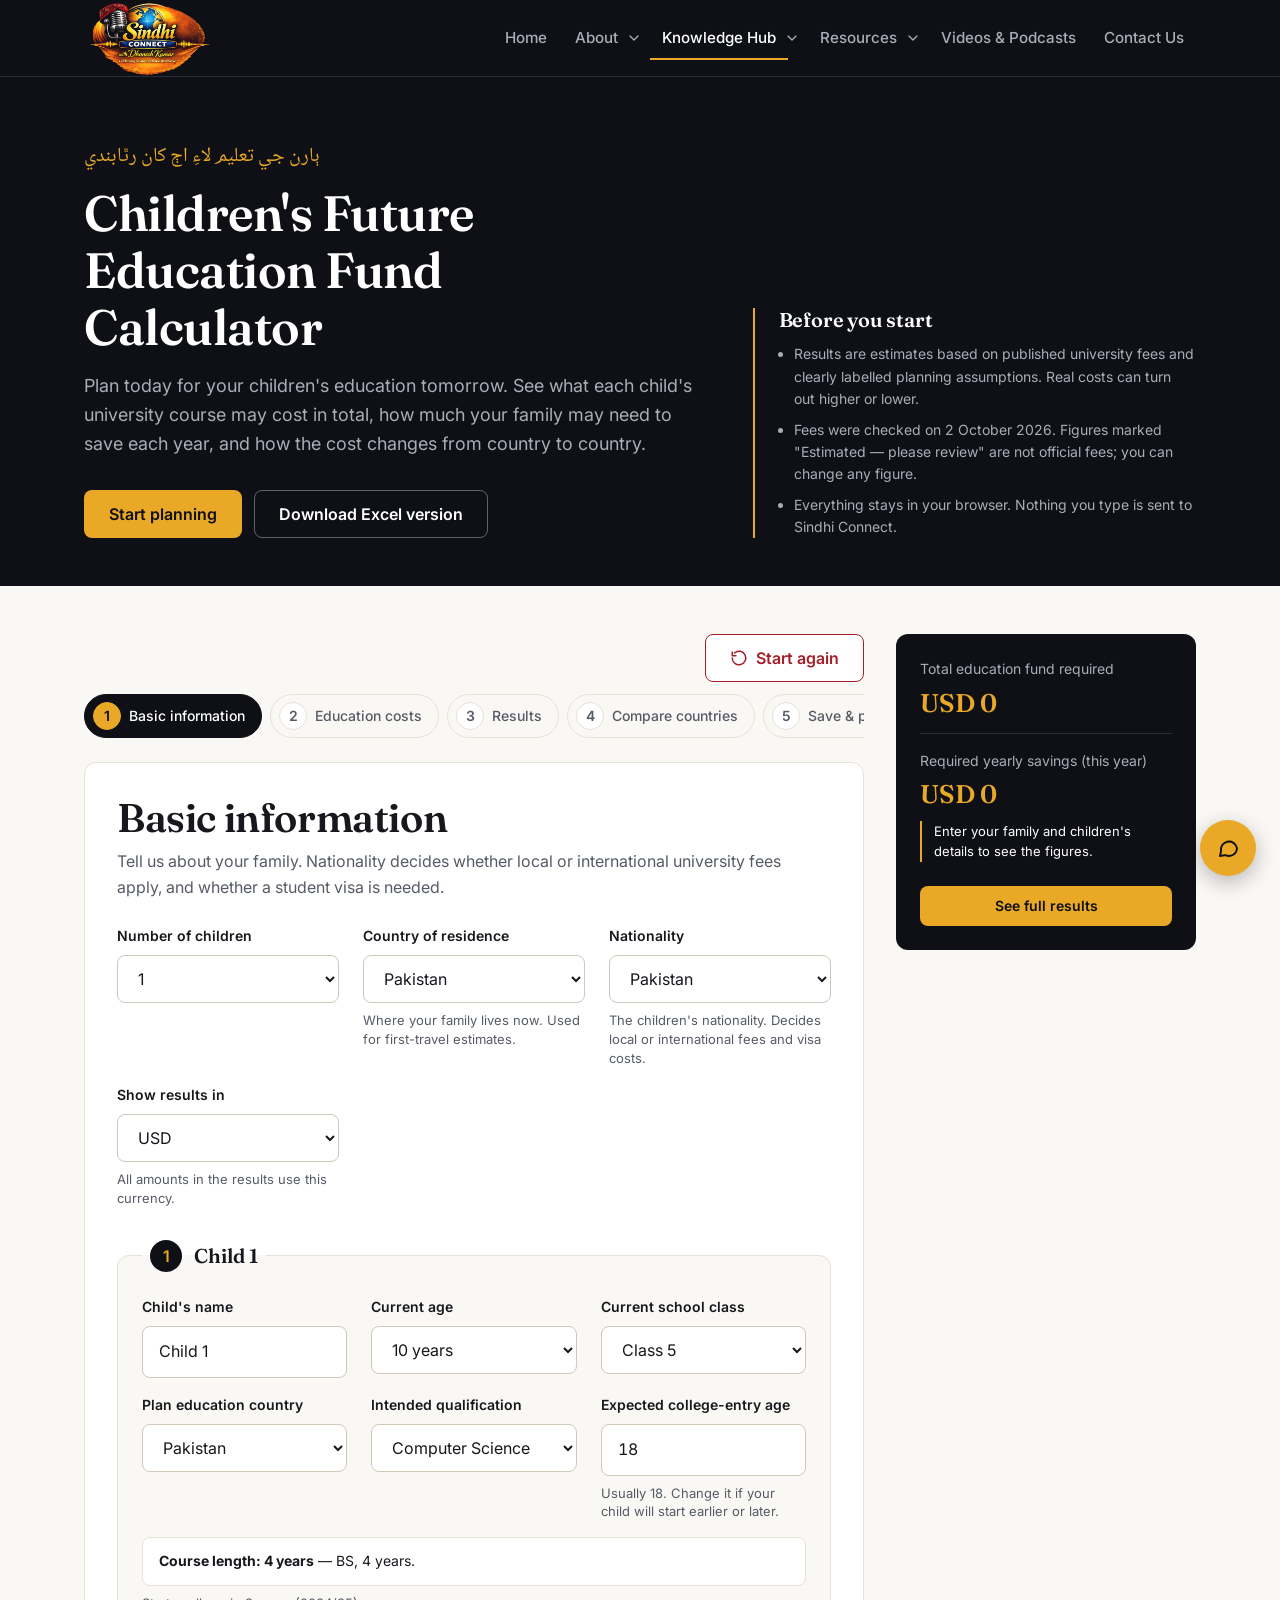
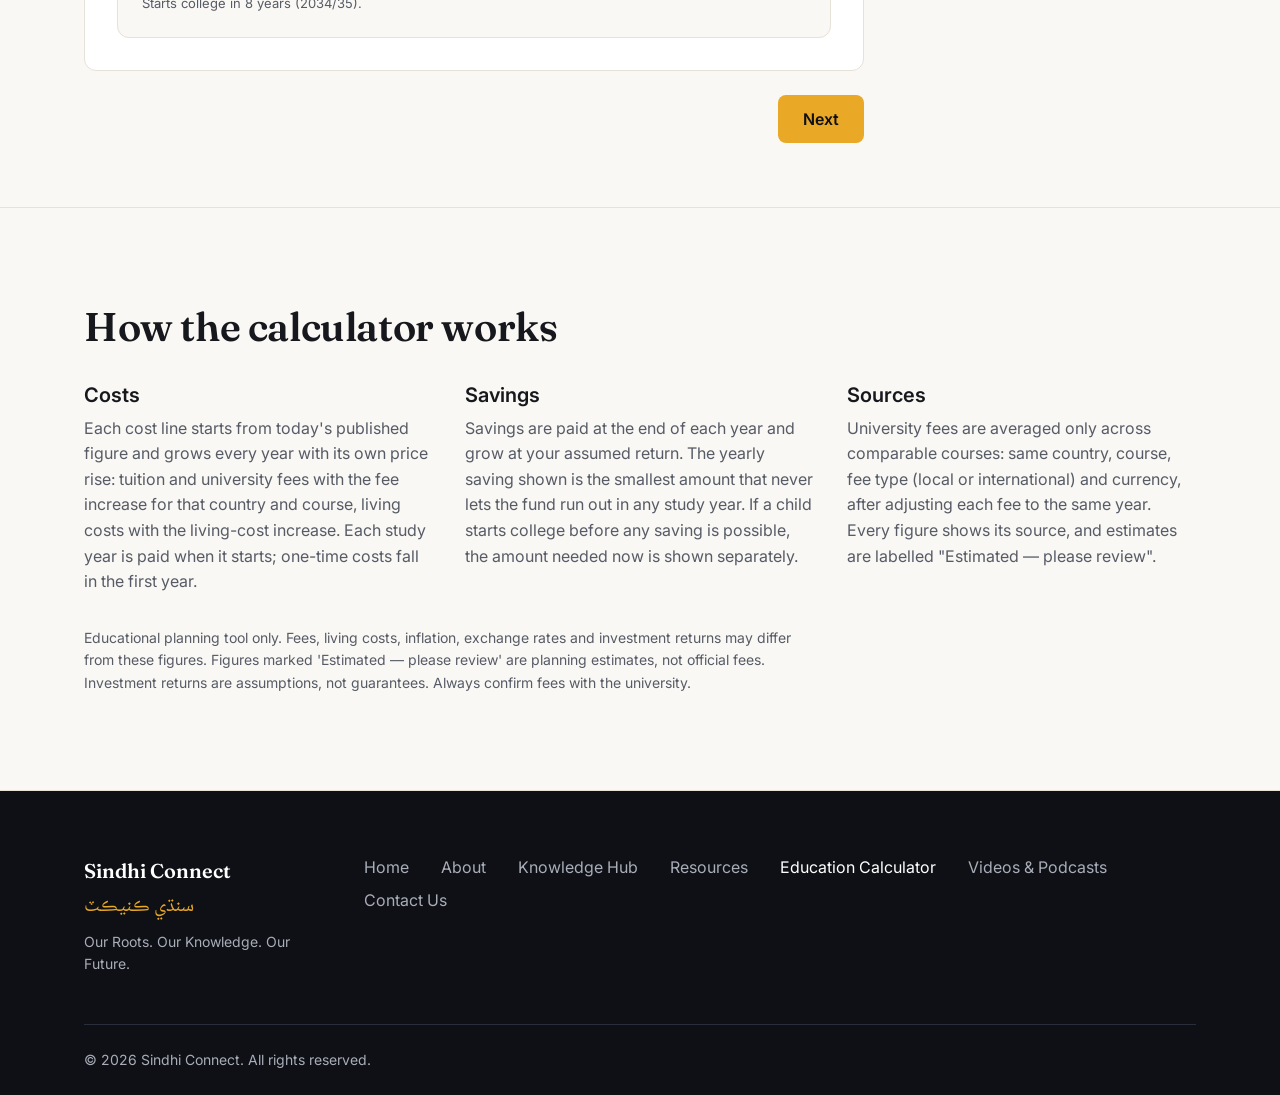
==== commit 8f59121b: "Rebuild the Excel calculator for method v2 and link it again - tools/edu-calc/build.py rewritten: sa" ====
--- a/frontend/education-calculator.html
+++ b/frontend/education-calculator.html
@@ -3,15 +3,24 @@
 <head>
   <meta charset="UTF-8">
   <meta name="viewport" content="width=device-width, initial-scale=1.0">
-  <meta name="description" content="Estimate future university costs for up to four children and how much to save each month. A free planning tool from Sindhi Connect.">
+  <meta name="description" content="Estimate future university costs for up to four children and how much to save each year. A free planning tool from Sindhi Connect.">
   <meta name="theme-color" content="#0E1016">
   <title>Children's Future Education Fund Calculator — Sindhi Connect</title>
   <link rel="icon" type="image/png" href="assets/favicon.png">
   <link rel="apple-touch-icon" href="assets/apple-touch-icon.png">
+  <link rel="canonical" href="https://sindhiconnect.org/education-calculator.html">
   <meta property="og:type" content="website">
   <meta property="og:site_name" content="Sindhi Connect">
+  <meta property="og:url" content="https://sindhiconnect.org/education-calculator.html">
   <meta property="og:title" content="Children's Future Education Fund Calculator">
-  <meta property="og:description" content="Estimate future university costs and how much you may need to save each month.">
+  <meta property="og:description" content="Estimate future university costs and how much you may need to save each year.">
+  <meta property="og:image" content="https://sindhiconnect.org/assets/og-image.jpg">
+  <meta property="og:image:type" content="image/jpeg">
+  <meta property="og:image:width" content="1200">
+  <meta property="og:image:height" content="630">
+  <meta property="og:image:alt" content="Sindhi Connect with Dhanesh Kumar logo">
+  <meta name="twitter:card" content="summary_large_image">
+  <meta name="twitter:image" content="https://sindhiconnect.org/assets/og-image.jpg">
   <link rel="preconnect" href="https://fonts.googleapis.com">
   <link rel="preconnect" href="https://fonts.gstatic.com" crossorigin>
   <link href="https://fonts.googleapis.com/css2?family=Fraunces:opsz,wght@9..144,500;9..144,600&family=Inter:wght@400;500;600&family=Noto+Naskh+Arabic:wght@500;600&display=swap" rel="stylesheet">
@@ -97,6 +106,7 @@
           <p class="ec-hero-sub">Plan today for your children's education tomorrow. See what each child's university course may cost in total, how much your family may need to save each year, and how the cost changes from country to country.</p>
           <div class="hero-actions">
             <a href="#ec-app" class="btn btn-primary">Start planning</a>
+            <a href="downloads/Children_Education_Fund_Calculator.xlsx" class="btn btn-ghost" download>Download Excel version</a>
           </div>
         </div>
         <aside class="ec-hero-note">
@@ -171,6 +181,7 @@
               <div class="ec-actions-grid">
                 <div class="ec-action"><h3>Print or save as PDF</h3><p>A clean report with each child, the yearly plan and the assumptions used.</p><button type="button" class="btn btn-secondary btn-sm" data-action="print">Print report</button></div>
                 <div class="ec-action"><h3>Spreadsheet export</h3><p>The summary and year-by-year plan as a CSV file for Excel or Google Sheets.</p><button type="button" class="btn btn-secondary btn-sm" data-action="csv">Export CSV</button></div>
+                <div class="ec-action"><h3>Excel calculator</h3><p>The same calculator as an Excel workbook (formulas only, no macros). It starts empty; fill in the Inputs sheet.</p><a href="downloads/Children_Education_Fund_Calculator.xlsx" class="btn btn-secondary btn-sm" download>Download Excel</a></div>
                 <div class="ec-action"><h3>Backup file</h3><p>All your answers as a file you can load again later on any device.</p><button type="button" class="btn btn-secondary btn-sm" data-action="json">Download backup</button>
                   <label class="btn btn-sm ec-btn-outline" for="ec-load">Load backup</label><input type="file" id="ec-load" accept="application/json,.json" class="sr-only"></div>
                 <div class="ec-action"><h3>Save in this browser</h3><p>Keeps your plan on this device so it is here next time. "Start again" does not delete it.</p><button type="button" class="btn btn-secondary btn-sm" data-action="save">Save plan</button>
--- a/frontend/style.css
+++ b/frontend/style.css
@@ -946,8 +946,9 @@
 /* ---------- 7. Forms ---------- */
 .forms {
   display: grid;
-  grid-template-columns: 1fr 1fr;
+  grid-template-columns: 1fr;
   gap: var(--s-5);
+  max-width: 640px;
 }
 .panel {
   padding: var(--s-6);
--- a/frontend/edu-calc/edu-calc.css
+++ b/frontend/edu-calc/edu-calc.css
@@ -229,6 +229,7 @@
   .ec-print table { width: 100%; border-collapse: collapse; margin: 4pt 0; }
   .ec-print th, .ec-print td { border: 1px solid #999; padding: 2pt 4pt; text-align: left; font-size: 9pt; }
   .ec-print-note { font-size: 8.5pt; color: #333; }
+  .ec-print thead th:nth-child(n+3), .ec-print tbody td:nth-child(n+3) { text-align: right; }
   .ec-print tr { page-break-inside: avoid; }
 }
 
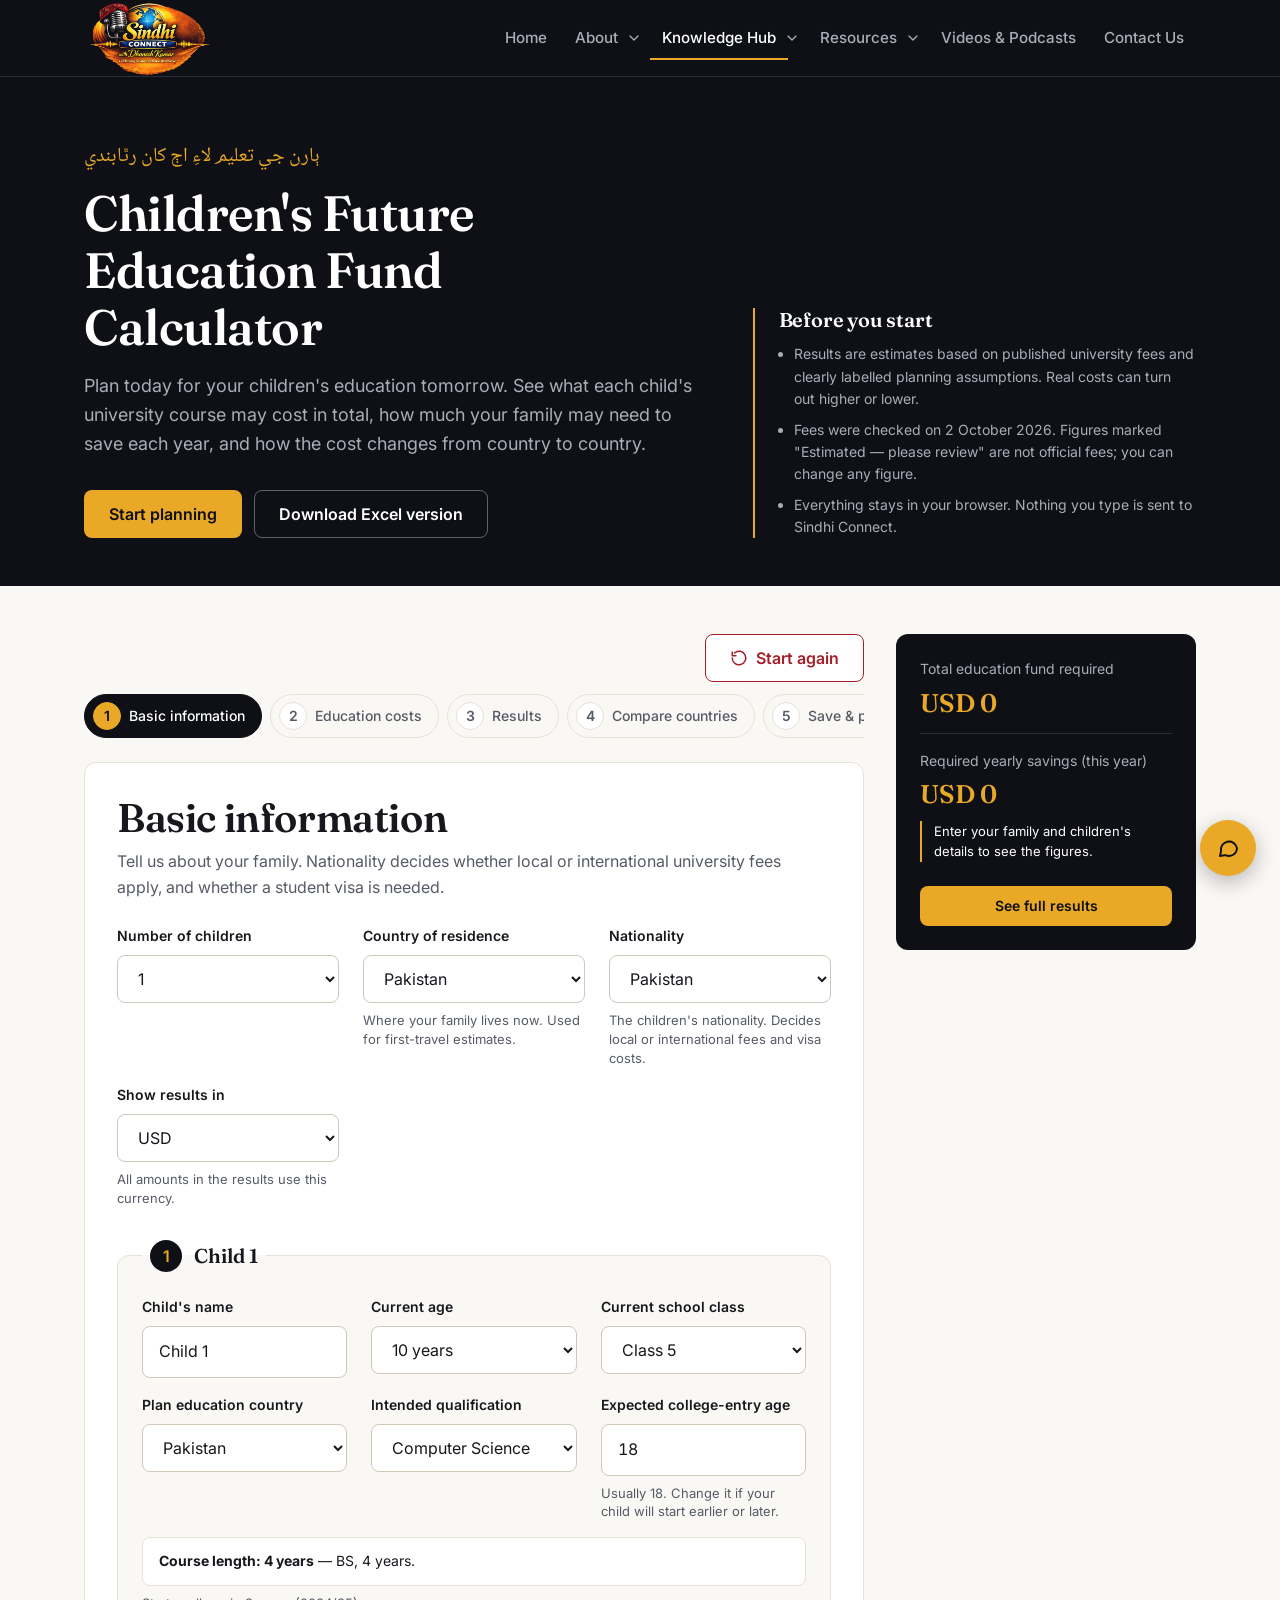
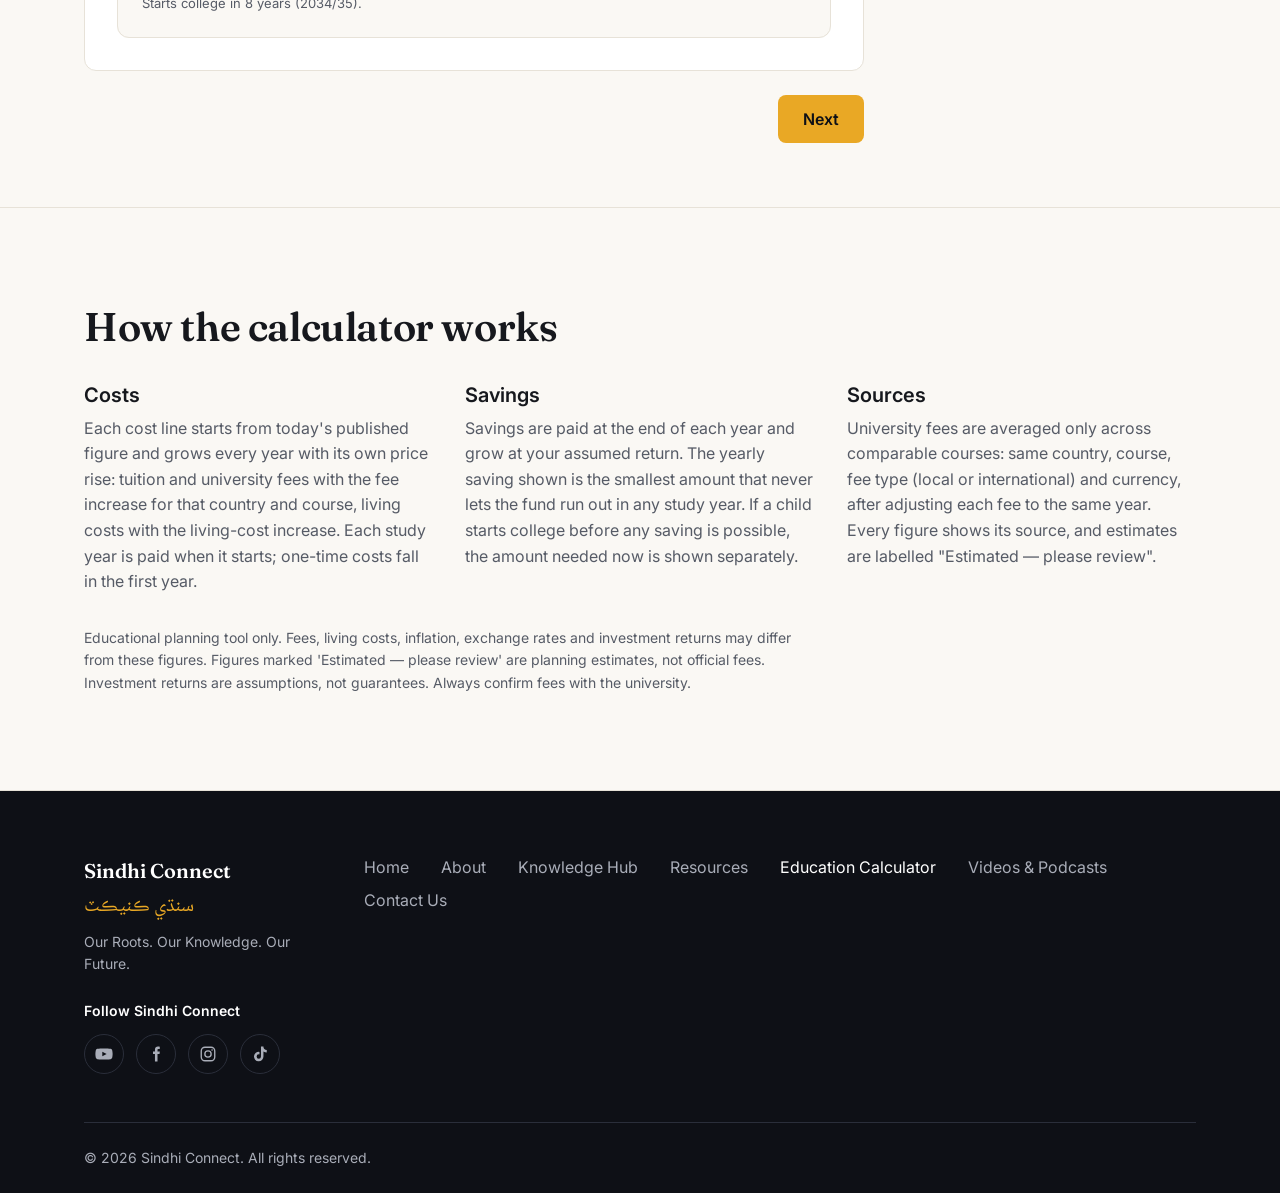
==== commit e68ec8dd: "Add YouTube, Facebook, Instagram and TikTok links to the footer Co-Authored-By: Claude Opus 5.5 <nor" ====
--- a/frontend/education-calculator.html
+++ b/frontend/education-calculator.html
@@ -240,6 +240,15 @@
         <p class="footer-name">Sindhi Connect</p>
         <p class="footer-script" lang="sd" dir="rtl">سنڌي ڪنيڪٽ</p>
         <p class="footer-tag">Our Roots. Our Knowledge. Our Future.</p>
+        <div class="footer-social">
+          <p class="footer-social-label">Follow Sindhi Connect</p>
+          <ul class="social-links">
+            <li><a href="https://www.youtube.com/@SindhiConnect-m9s" target="_blank" rel="noopener" aria-label="Sindhi Connect on YouTube (opens in a new tab)"><svg viewBox="0 0 24 24" aria-hidden="true" class="social-fill"><path d="M23 7.2a3 3 0 0 0-2.1-2.1C19 4.6 12 4.6 12 4.6s-7 0-8.9.5A3 3 0 0 0 1 7.2 31 31 0 0 0 .5 12a31 31 0 0 0 .5 4.8 3 3 0 0 0 2.1 2.1c1.9.5 8.9.5 8.9.5s7 0 8.9-.5a3 3 0 0 0 2.1-2.1 31 31 0 0 0 .5-4.8 31 31 0 0 0-.5-4.8ZM9.75 15.02V8.98L15.5 12l-5.75 3.02Z"/></svg></a></li>
+            <li><a href="https://www.facebook.com/profile.php?id=61591699227685" target="_blank" rel="noopener" aria-label="Sindhi Connect on Facebook (opens in a new tab)"><svg viewBox="0 0 24 24" aria-hidden="true" class="social-fill"><path d="M14 8.5V6.6c0-.8.2-1.3 1.4-1.3H17V2.2c-.3-.1-1.3-.2-2.4-.2-2.4 0-4 1.4-4 4.1v2.4H8V12h2.6v10H14V12h2.7l.4-3.5H14Z"/></svg></a></li>
+            <li><a href="https://www.instagram.com/sindhi_connect/" target="_blank" rel="noopener" aria-label="Sindhi Connect on Instagram (opens in a new tab)"><svg viewBox="0 0 24 24" aria-hidden="true" class="social-line"><rect x="3" y="3" width="18" height="18" rx="5"/><circle cx="12" cy="12" r="4.2"/><circle cx="17.4" cy="6.6" r="1.1" class="social-dot"/></svg></a></li>
+            <li><a href="https://www.tiktok.com/@sindhi.connect7" target="_blank" rel="noopener" aria-label="Sindhi Connect on TikTok (opens in a new tab)"><svg viewBox="0 0 24 24" aria-hidden="true" class="social-fill"><path d="M16.6 2h-3.3v13.3a2.9 2.9 0 1 1-2.9-2.9c.3 0 .6 0 .9.1V9.2a6.3 6.3 0 1 0 5.3 6.2V8.7a7.7 7.7 0 0 0 4.4 1.4V6.8a4.4 4.4 0 0 1-4.4-4.8Z"/></svg></a></li>
+          </ul>
+        </div>
       </div>
       <nav aria-label="Footer">
         <ul class="footer-links">
@@ -265,5 +274,7 @@
   <script src="edu-calc/edu-calc.js"></script>
   <!-- site-wide behaviour: dropdown / mobile menu and the chat widget -->
   <script src="app.js"></script>
+  <!-- Cloudflare Web Analytics: visitor counts without cookies or personal data -->
+  <script type="module" src="https://static.cloudflareinsights.com/beacon.min.js" data-cf-beacon='{"token": "f0452033ee22476e92c88bb07862ccfa"}'></script>
 </body>
 </html>
--- a/frontend/style.css
+++ b/frontend/style.css
@@ -1007,6 +1007,25 @@
 .footer-name { font-family: var(--font-display); font-size: var(--fs-lg); font-weight: 600; color: var(--white); }
 .footer-script { margin-top: var(--s-1); font-size: var(--fs-lg); color: var(--gold); text-align: left; }
 .footer-tag { margin-top: var(--s-2); font-size: var(--fs-sm); }
+.footer-social { margin-top: var(--s-5); }
+.footer-social-label { font-size: var(--fs-sm); font-weight: 600; color: var(--white); }
+.social-links { display: flex; gap: var(--s-3); margin: var(--s-3) 0 0; padding: 0; list-style: none; }
+.social-links a {
+  display: grid;
+  place-items: center;
+  width: 40px;
+  height: 40px;
+  border: 1px solid var(--ink-line);
+  border-radius: 50%;
+  color: var(--muted-dark);
+  transition: background-color .15s, border-color .15s, color .15s;
+}
+.social-links a:hover, .social-links a:focus-visible { background: var(--gold); border-color: var(--gold); color: var(--ink); }
+.social-links a:focus-visible { outline: 2px solid var(--gold); outline-offset: 3px; }
+.social-links svg { width: 18px; height: 18px; }
+.social-fill { fill: currentColor; }
+.social-line { fill: none; stroke: currentColor; stroke-width: 1.8; }
+.social-line .social-dot { fill: currentColor; stroke: none; }
 .footer-links {
   display: flex;
   flex-wrap: wrap;
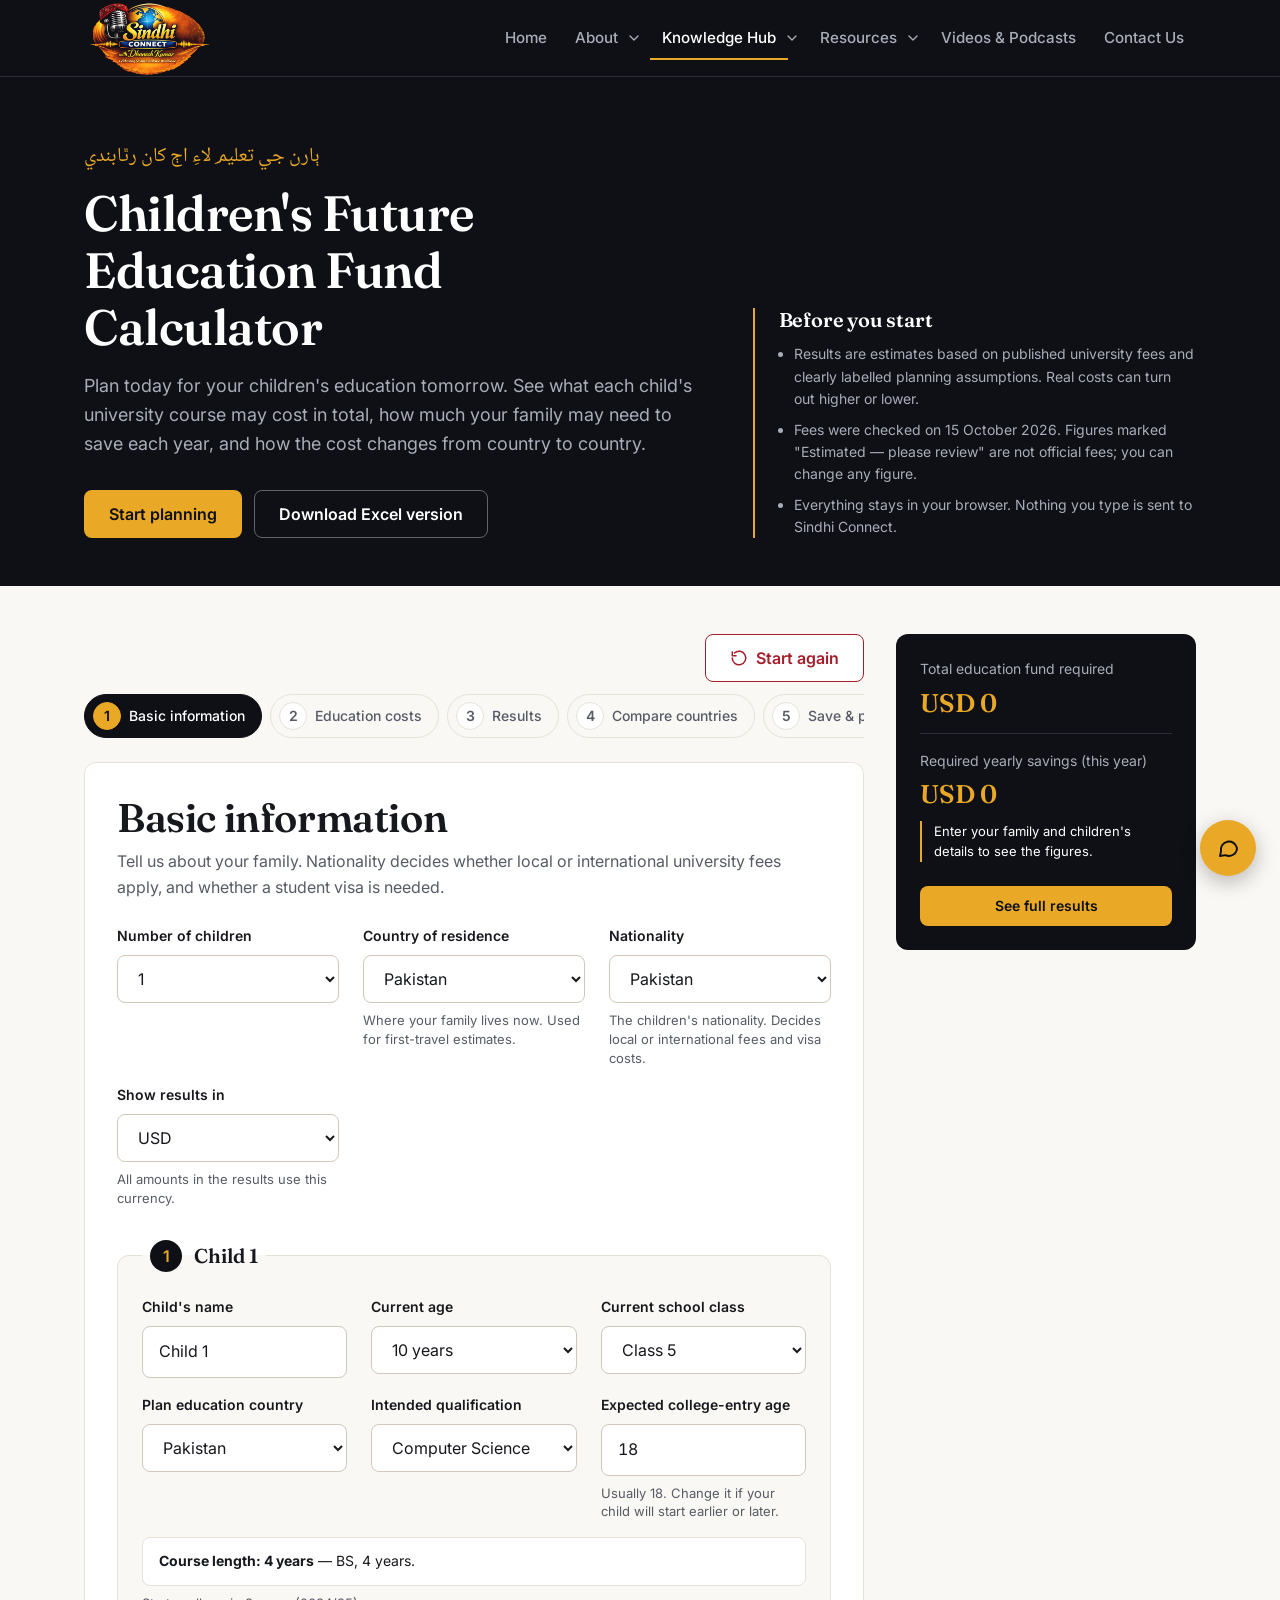
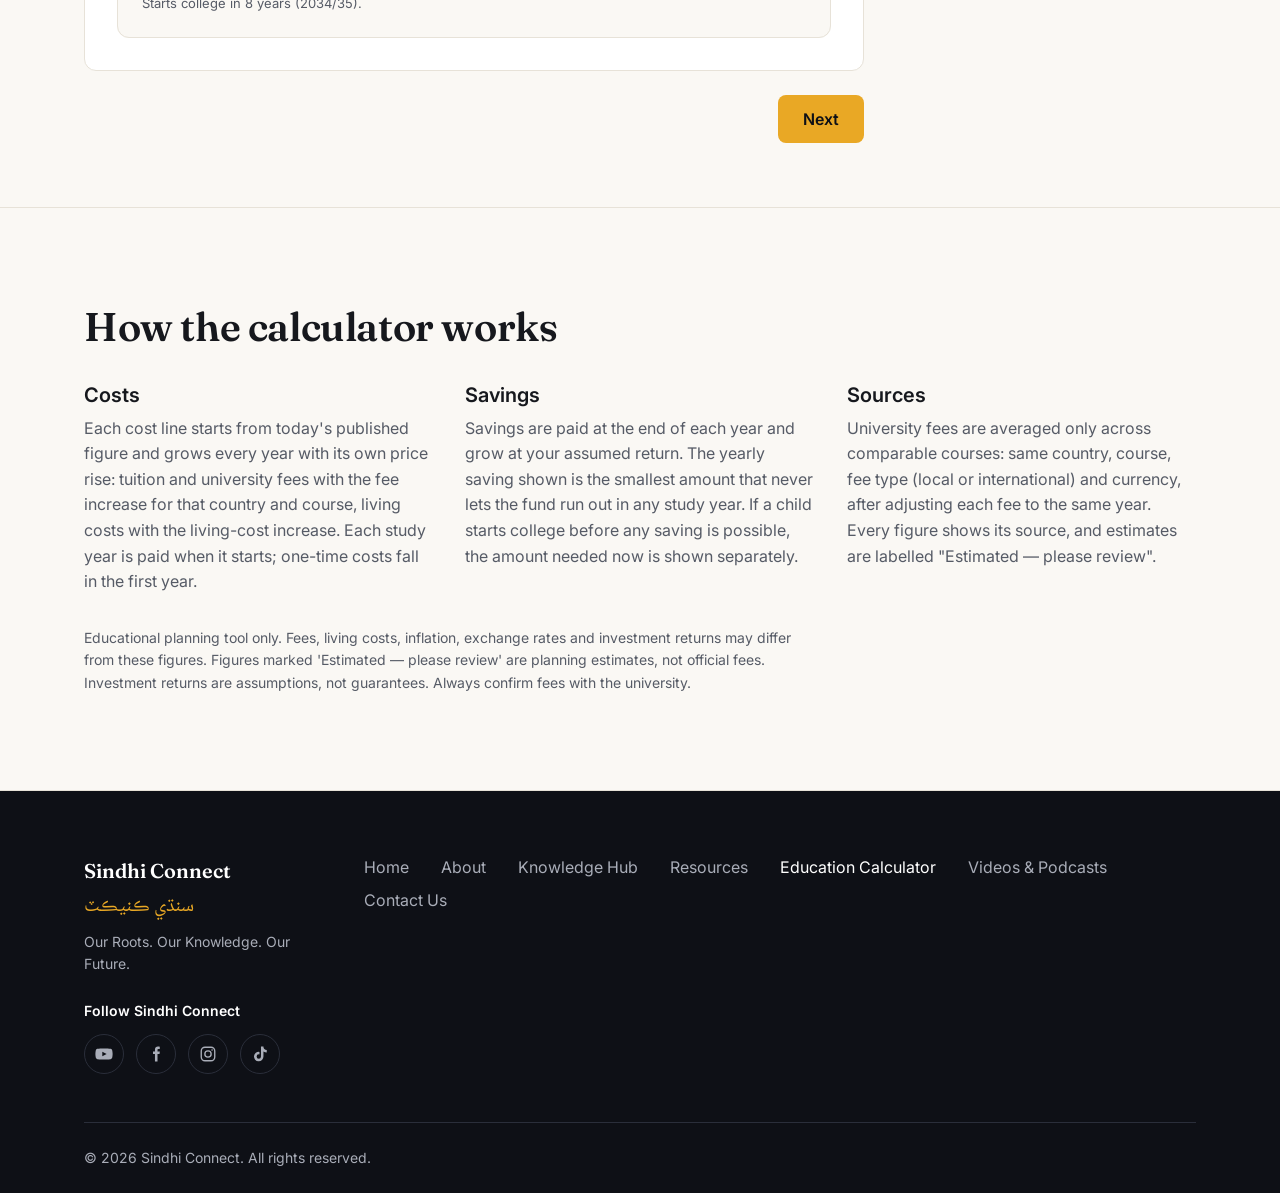
==== commit a521f22e: "Save and print step: keep only Print/PDF and Save in this browser Removes the CSV export, Excel down" ====
--- a/frontend/education-calculator.html
+++ b/frontend/education-calculator.html
@@ -177,13 +177,9 @@
             <!-- Step 5 -->
             <section class="ec-step" data-step-panel="5" aria-labelledby="ec-h5" hidden>
               <h2 id="ec-h5" tabindex="-1">Save and print</h2>
-              <p class="ec-intro">Your plan lives only in this browser. Print it, download a copy, or save it on this device.</p>
+              <p class="ec-intro">Your plan lives only in this browser. Print it (or save it as a PDF), or save it on this device.</p>
               <div class="ec-actions-grid">
                 <div class="ec-action"><h3>Print or save as PDF</h3><p>A clean report with each child, the yearly plan and the assumptions used.</p><button type="button" class="btn btn-secondary btn-sm" data-action="print">Print report</button></div>
-                <div class="ec-action"><h3>Spreadsheet export</h3><p>The summary and year-by-year plan as a CSV file for Excel or Google Sheets.</p><button type="button" class="btn btn-secondary btn-sm" data-action="csv">Export CSV</button></div>
-                <div class="ec-action"><h3>Excel calculator</h3><p>The same calculator as an Excel workbook (formulas only, no macros). It starts empty; fill in the Inputs sheet.</p><a href="downloads/Children_Education_Fund_Calculator.xlsx" class="btn btn-secondary btn-sm" download>Download Excel</a></div>
-                <div class="ec-action"><h3>Backup file</h3><p>All your answers as a file you can load again later on any device.</p><button type="button" class="btn btn-secondary btn-sm" data-action="json">Download backup</button>
-                  <label class="btn btn-sm ec-btn-outline" for="ec-load">Load backup</label><input type="file" id="ec-load" accept="application/json,.json" class="sr-only"></div>
                 <div class="ec-action"><h3>Save in this browser</h3><p>Keeps your plan on this device so it is here next time. "Start again" does not delete it.</p><button type="button" class="btn btn-secondary btn-sm" data-action="save">Save plan</button>
                   <button type="button" class="btn btn-sm ec-btn-outline" data-action="restore">Reload saved plan</button></div>
               </div>
--- a/frontend/edu-calc/edu-calc.css
+++ b/frontend/edu-calc/edu-calc.css
@@ -81,7 +81,7 @@
 .ec-link-btn { background: none; border: 0; padding: var(--s-1); font: inherit; font-size: var(--fs-sm); font-weight: 600; color: var(--gold-text); cursor: pointer; text-decoration: underline; text-underline-offset: 3px; }
 
 /* ---------- Tables ---------- */
-.ec-table-wrap { overflow-x: auto; border: 1px solid var(--line); border-radius: var(--r-md); background: var(--white); }
+.ec-table-wrap { position: relative; overflow-x: auto; border: 1px solid var(--line); border-radius: var(--r-md); background: var(--white); }
 .ec-table { width: 100%; border-collapse: collapse; font-size: var(--fs-sm); font-variant-numeric: tabular-nums; }
 .ec-table th, .ec-table td { padding: var(--s-2) var(--s-3); text-align: left; border-bottom: 1px solid var(--line); vertical-align: middle; }
 .ec-table thead th { background: var(--paper); font-weight: 600; color: var(--muted); font-size: .8125rem; }
@@ -363,6 +363,7 @@
   .ec-headline, .ec-breakdown-list { grid-template-columns: 1fr; }
   .ec-big { padding: var(--s-5); }
   .ec-compare-form { grid-template-columns: 1fr; }
+  .ec-compare td .btn { white-space: normal; text-align: left; }
   .ec-coverage { padding: var(--s-4); }
   .ec-coverage-controls { flex-wrap: wrap; }
   .ec-coverage-controls input[type="range"] { flex-basis: 100%; }
